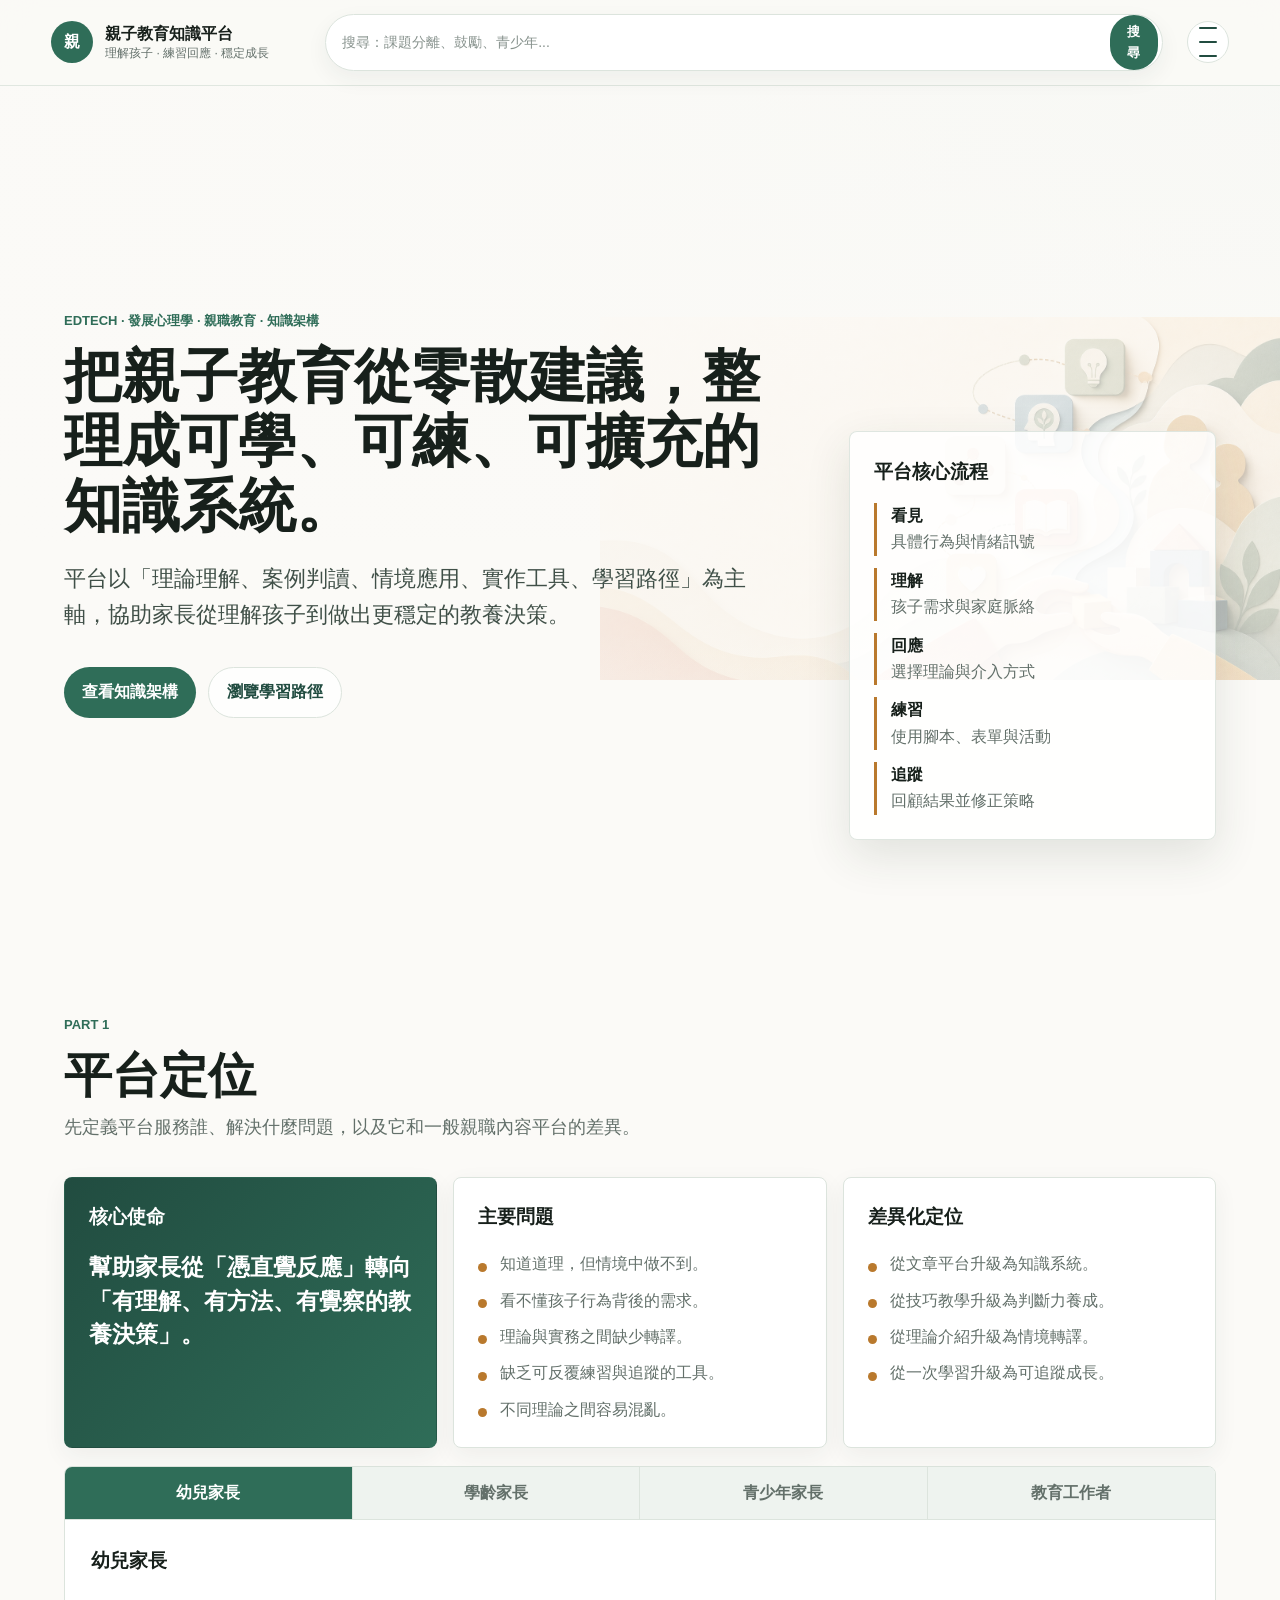
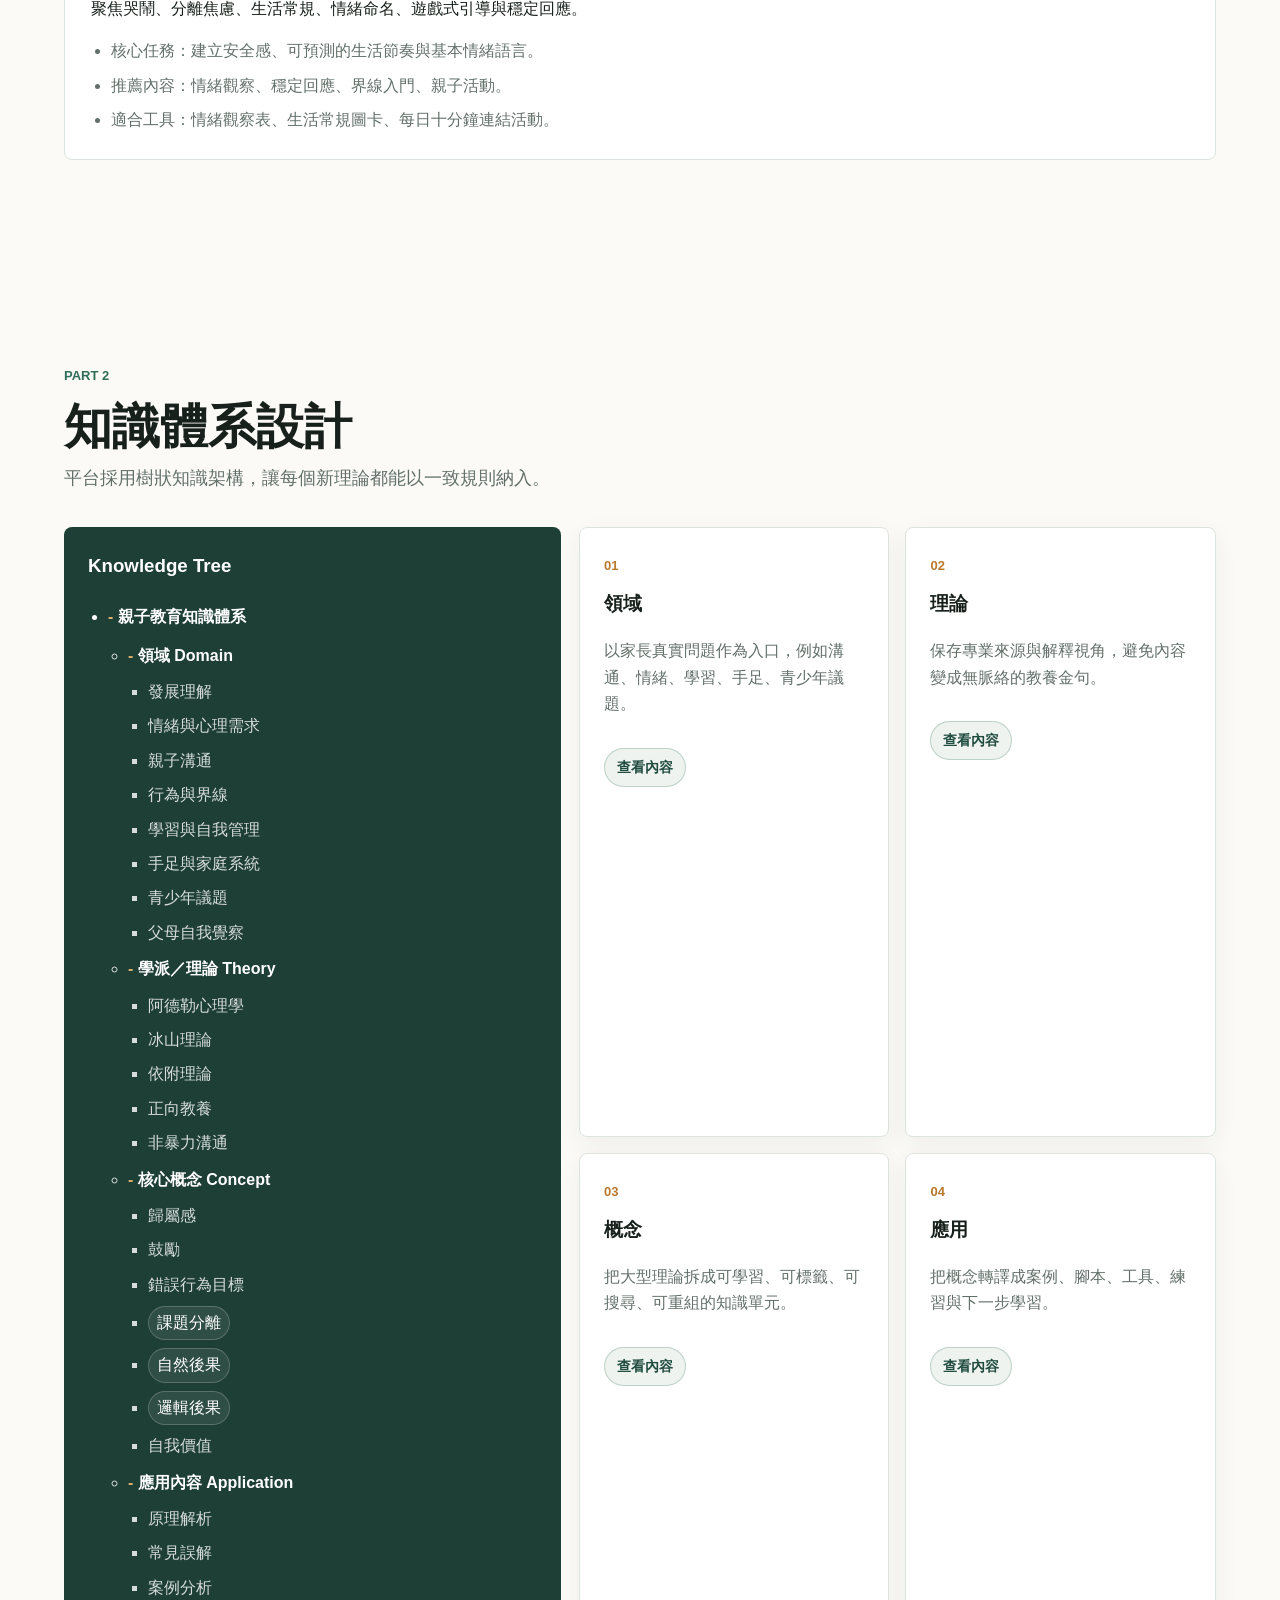
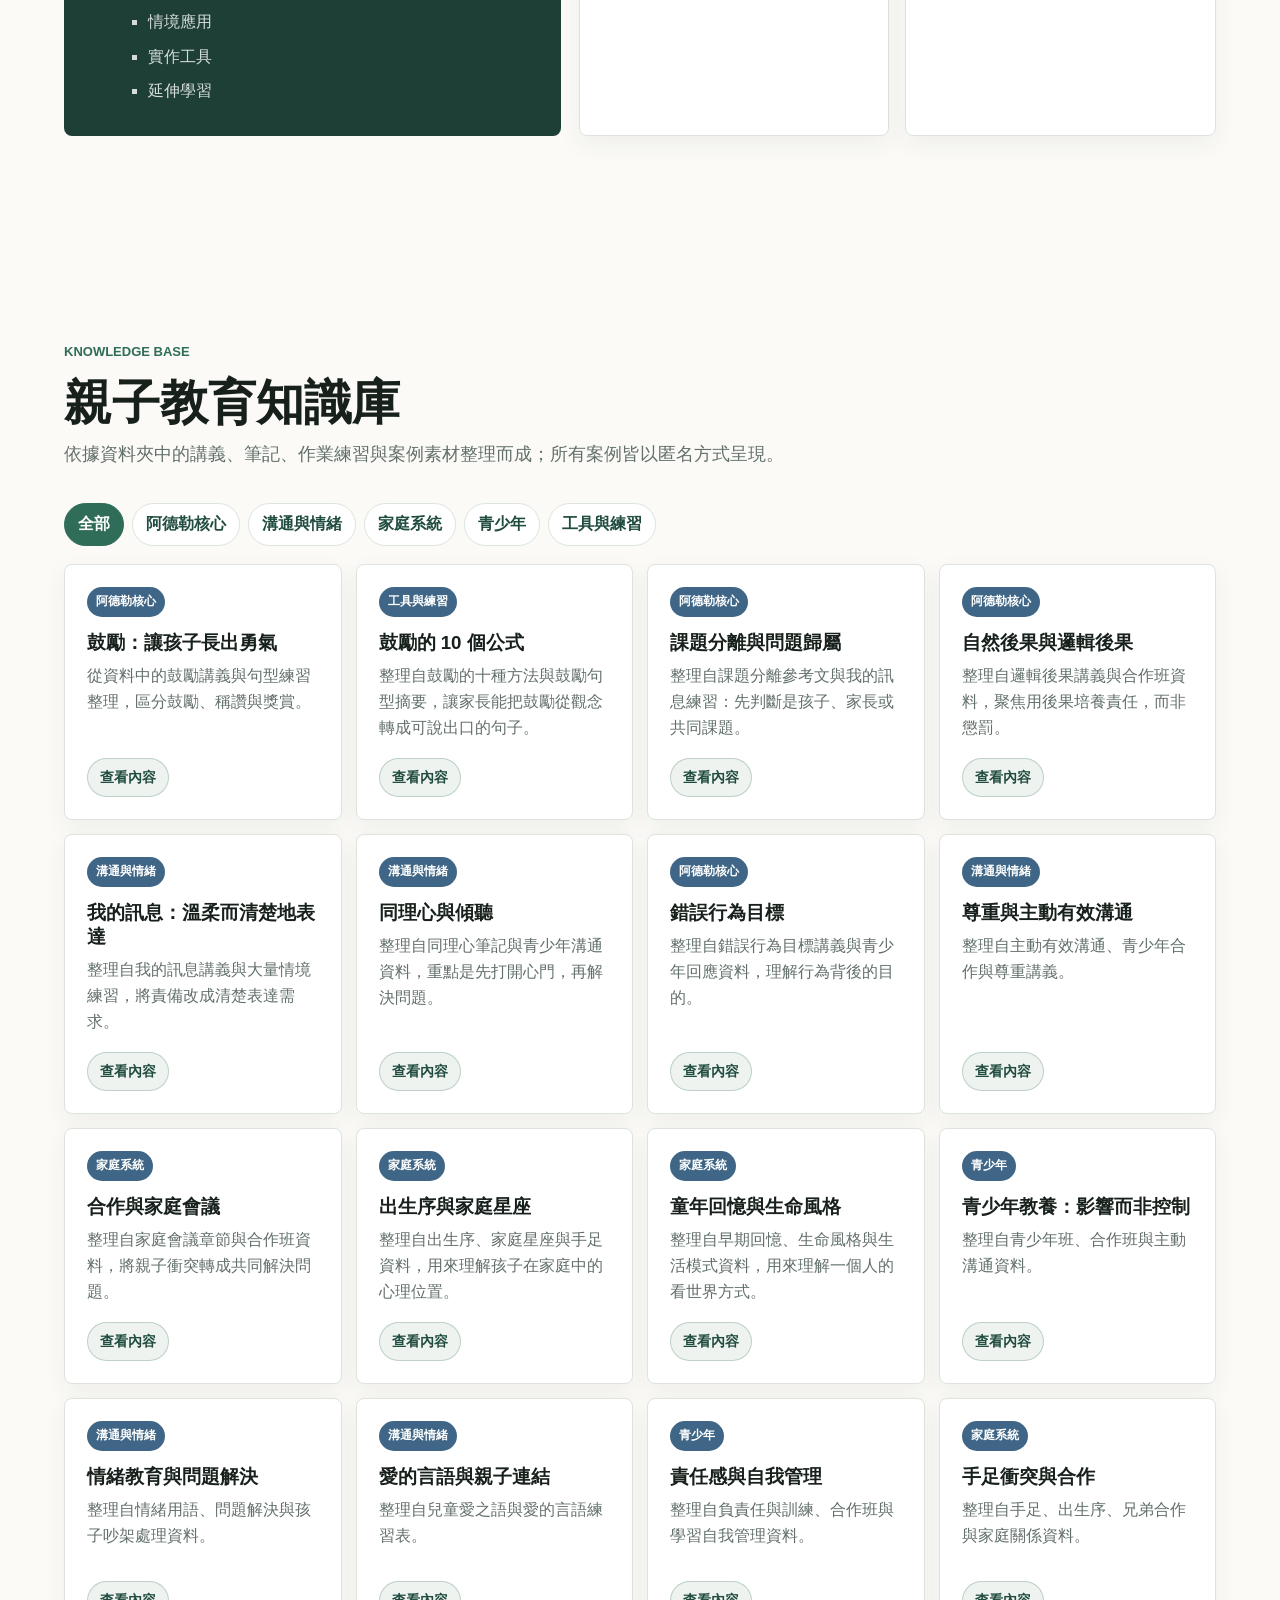
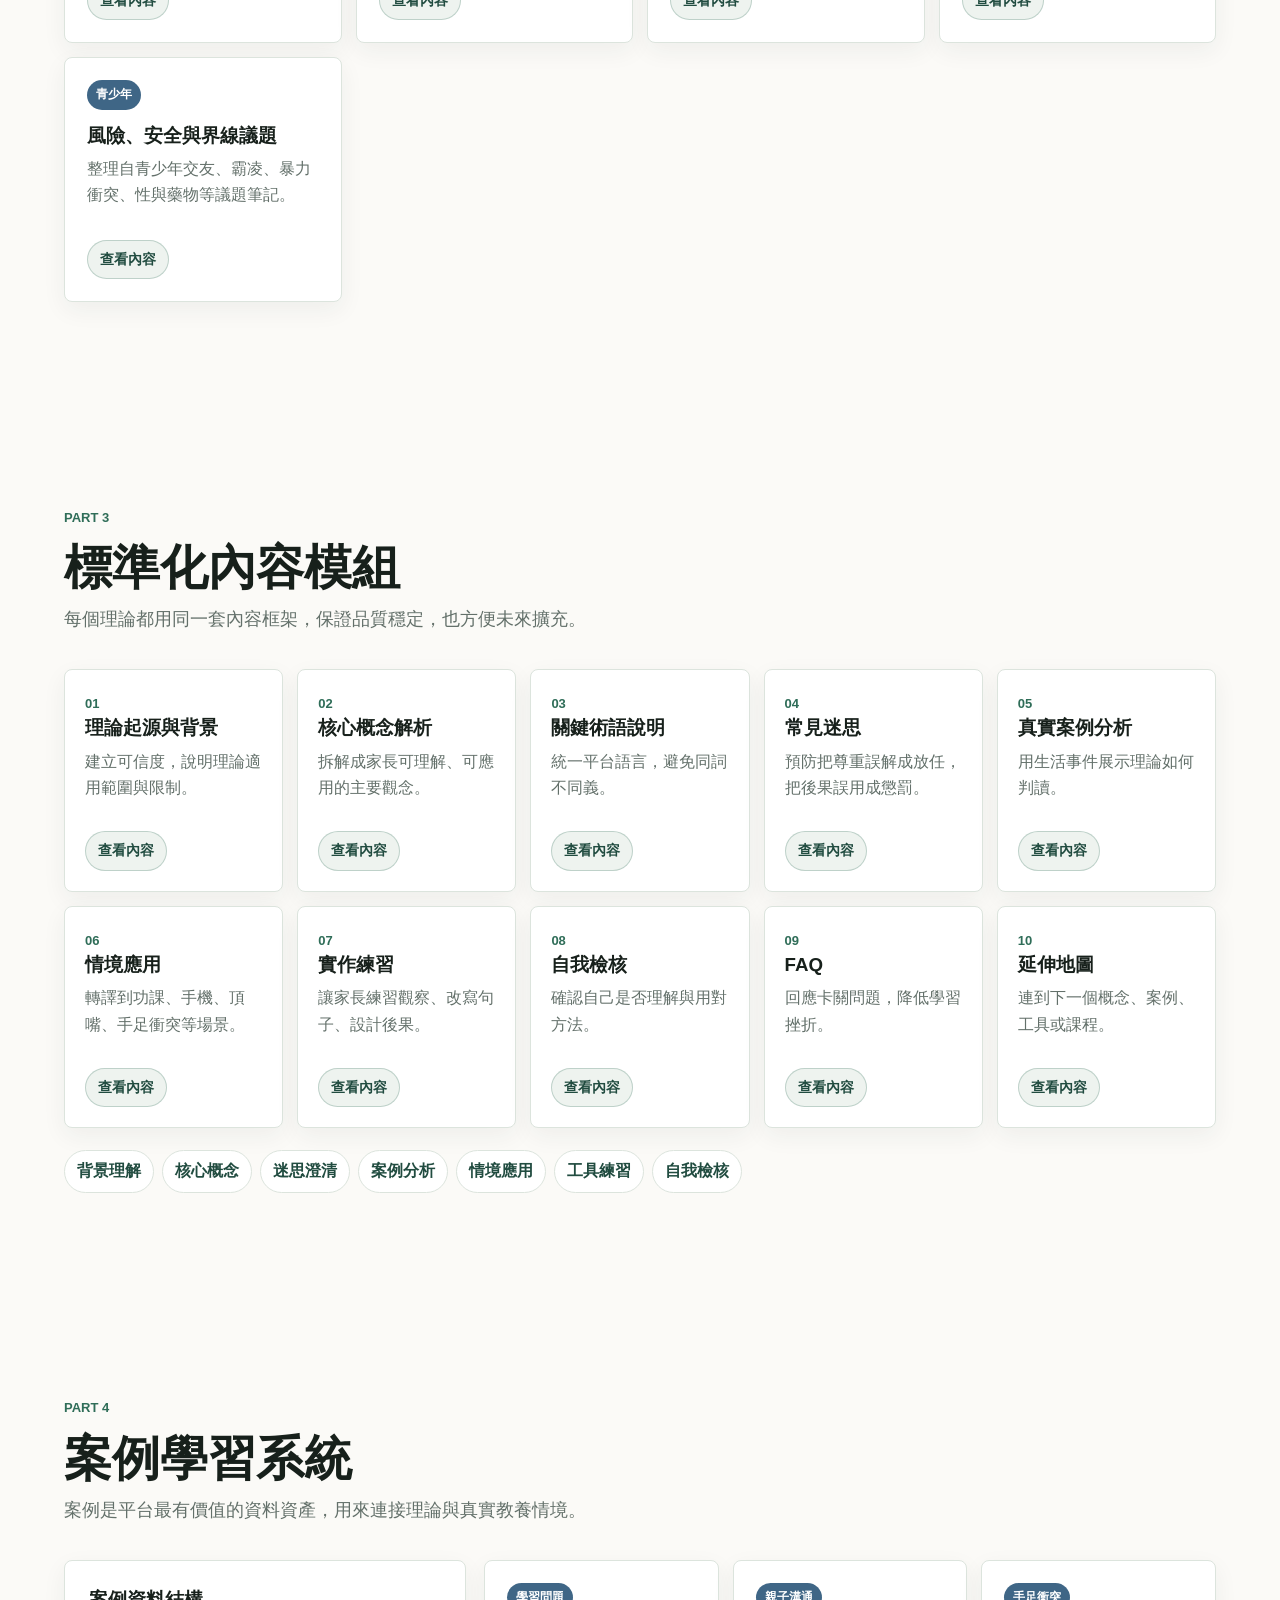
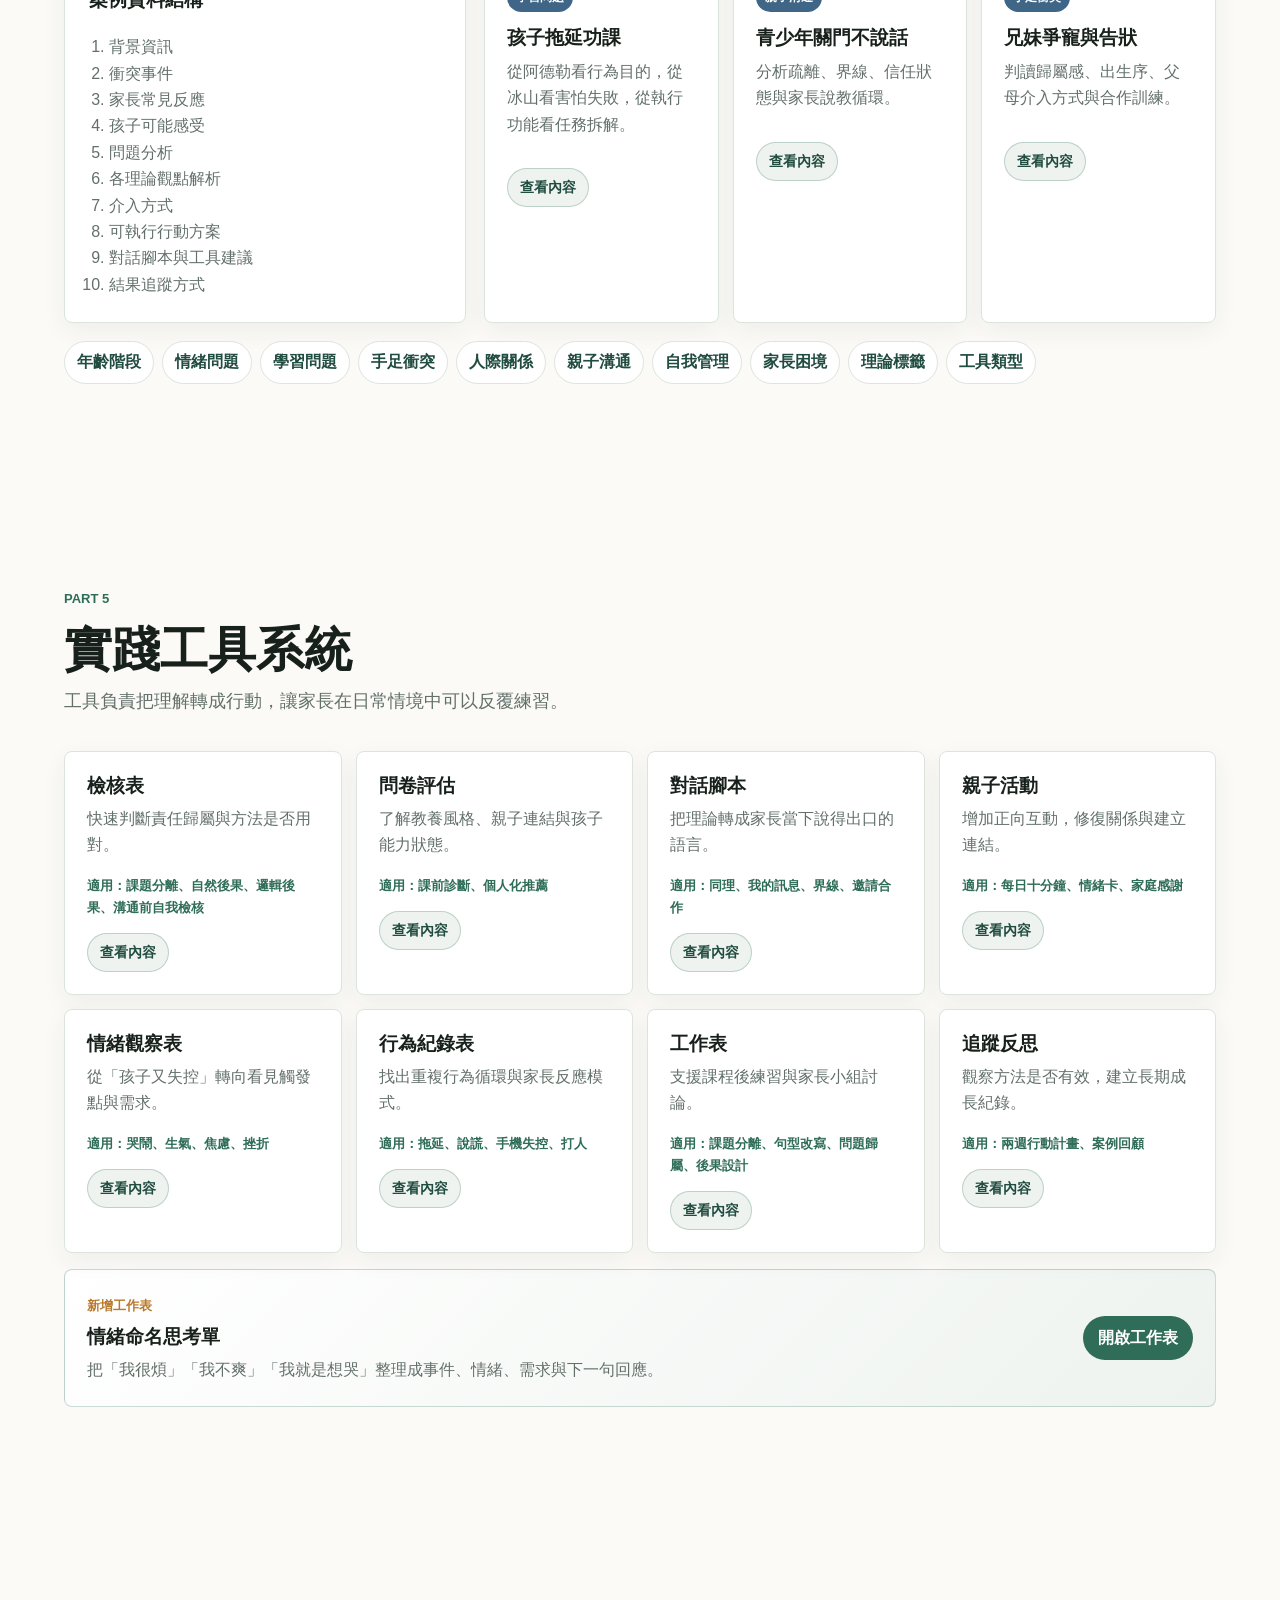
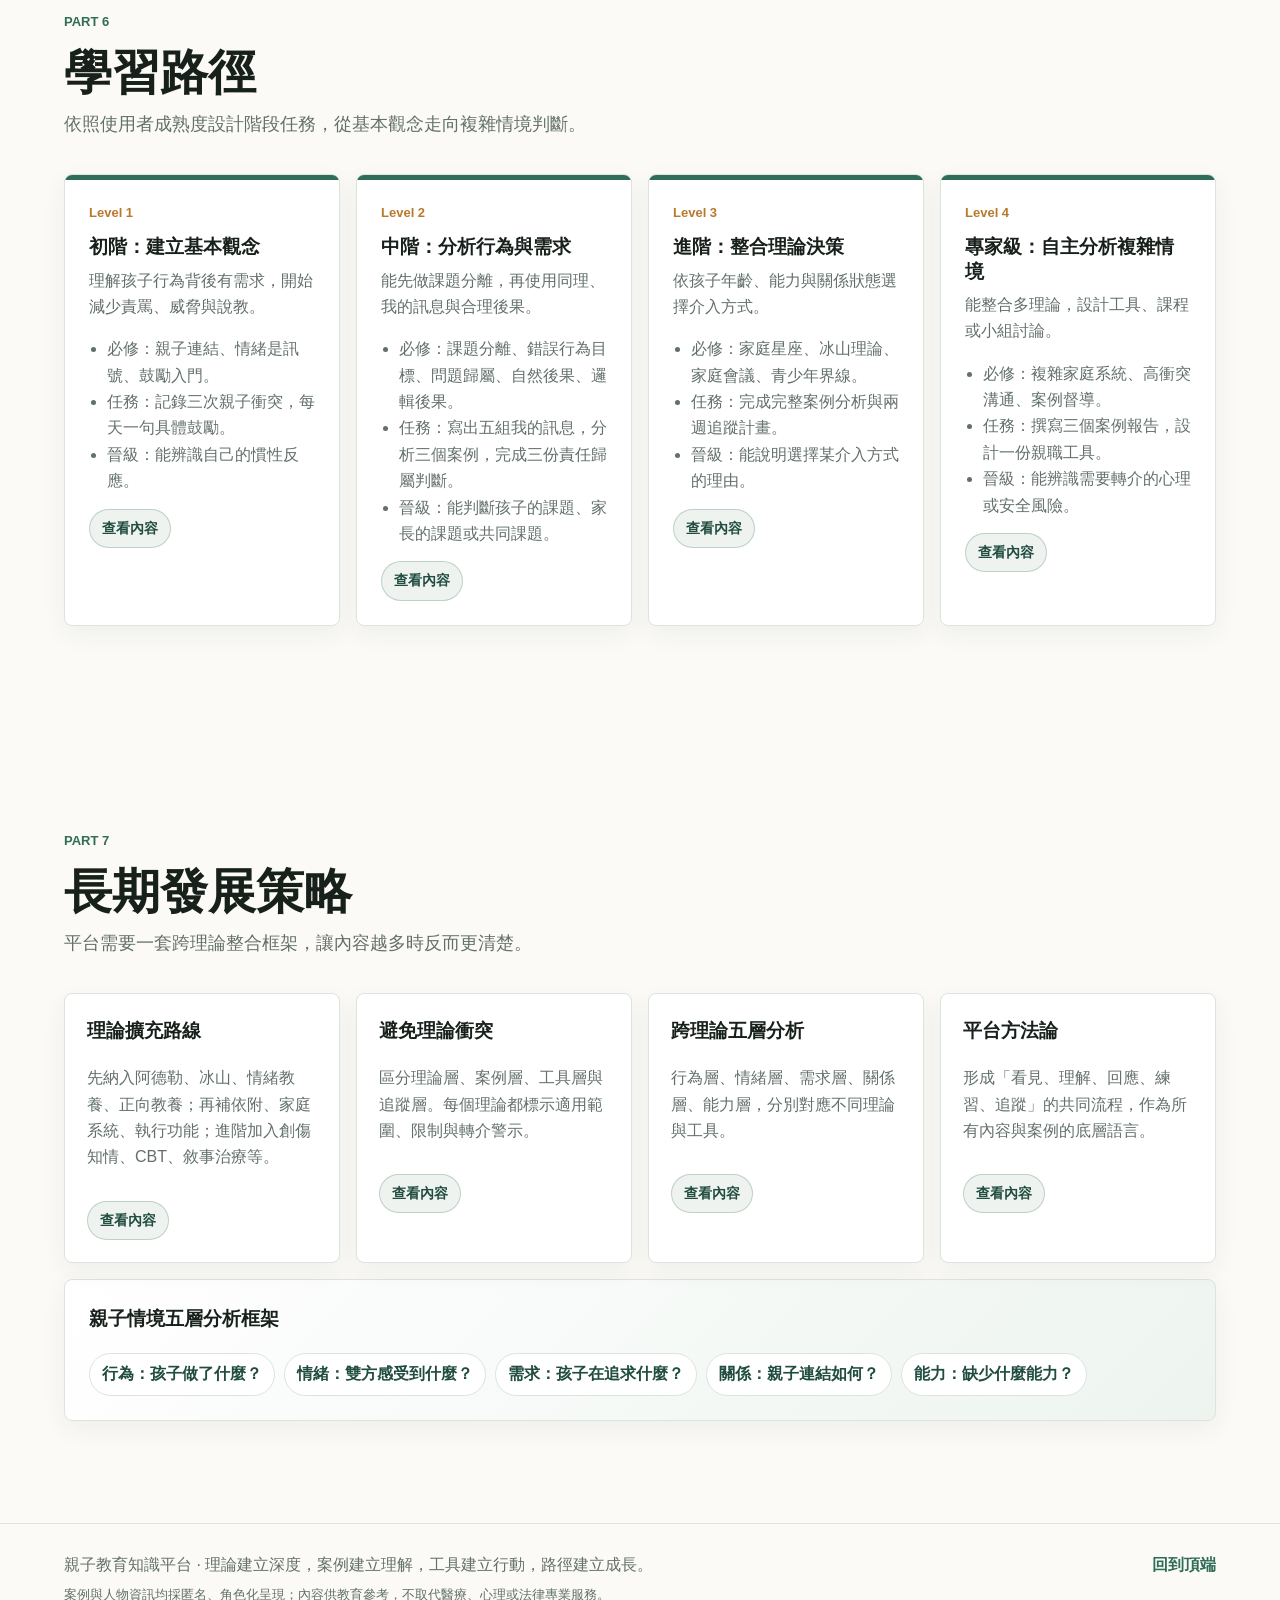
==== index.html @ 75ea2d74 "Improve responsive UX and privacy safeguards" ====
<!doctype html>
<html lang="zh-Hant">
  <head>
    <meta charset="utf-8" />
    <meta name="viewport" content="width=device-width, initial-scale=1" />
    <title>親子教育知識平台｜可學、可練的教養工具與案例</title>
    <meta
      name="description"
      content="整合理論、匿名案例、實作工具與學習路徑，協助家長理解孩子，做出更穩定的教養決策。"
    />
    <link rel="icon" href="assets/favicon.svg" type="image/svg+xml" />
    <link rel="stylesheet" href="styles.css?v=20260818" />
  </head>
  <body>
    <a class="skip-link" href="#main-content">跳到主要內容</a>
    <div id="page-top" class="page-top-anchor" aria-hidden="true"></div>
    <header class="site-header">
      <a class="brand" href="#page-top" data-scroll-top aria-label="回到首頁">
        <span class="brand-mark">親</span>
        <span>
          <strong>親子教育知識平台</strong>
          <small>理解孩子 · 練習回應 · 穩定成長</small>
        </span>
      </a>
      <form class="site-search" role="search" aria-label="搜尋平台內容" data-site-search>
        <label class="sr-only" for="site-search-input">搜尋平台內容</label>
        <input
          id="site-search-input"
          type="search"
          placeholder="搜尋：課題分離、鼓勵、青少年..."
          autocomplete="off"
          aria-autocomplete="list"
          aria-controls="search-results"
          aria-expanded="false"
          data-search-input
        />
        <button type="submit" aria-label="搜尋">搜尋</button>
        <div
          class="search-results"
          id="search-results"
          role="region"
          aria-label="搜尋結果"
          aria-live="polite"
          data-search-results
          hidden
        ></div>
      </form>
      <button
        class="menu-toggle"
        type="button"
        aria-label="開啟選單"
        aria-expanded="false"
        aria-controls="mobile-menu"
        data-menu-toggle
      >
        <span aria-hidden="true"></span>
        <span aria-hidden="true"></span>
        <span aria-hidden="true"></span>
      </button>
      <nav class="top-nav" aria-label="主要導覽">
        <a href="#positioning">定位</a>
        <a href="#knowledge">知識體系</a>
        <a href="#library">知識庫</a>
        <a href="#content">內容模組</a>
        <a href="#cases">案例系統</a>
        <a href="#tools">工具系統</a>
        <a href="#path">學習路徑</a>
        <a href="#strategy">發展策略</a>
      </nav>
      <nav class="mobile-menu" id="mobile-menu" aria-label="手機導覽" data-mobile-menu hidden>
        <a href="#positioning">定位</a>
        <a href="#knowledge">知識體系</a>
        <a href="#library">知識庫</a>
        <a href="#content">內容模組</a>
        <a href="#cases">案例系統</a>
        <a href="#tools">工具系統</a>
        <a href="#path">學習路徑</a>
        <a href="#strategy">發展策略</a>
      </nav>
    </header>

    <main id="main-content">
      <section class="hero" aria-labelledby="hero-title">
        <div class="hero-bg" aria-hidden="true"></div>
        <div class="hero-content">
          <p class="eyebrow">EdTech · 發展心理學 · 親職教育 · 知識架構</p>
          <h1 id="hero-title">把親子教育從零散建議，整理成可學、可練、可擴充的知識系統。</h1>
          <p class="hero-copy">
            平台以「理論理解、案例判讀、情境應用、實作工具、學習路徑」為主軸，協助家長從理解孩子到做出更穩定的教養決策。
          </p>
          <div class="hero-actions">
            <a class="primary-action" href="#knowledge">查看知識架構</a>
            <a class="secondary-action" href="#path">瀏覽學習路徑</a>
          </div>
        </div>
        <aside class="hero-panel" aria-label="平台核心流程">
          <h2>平台核心流程</h2>
          <ol>
            <li><span>看見</span>具體行為與情緒訊號</li>
            <li><span>理解</span>孩子需求與家庭脈絡</li>
            <li><span>回應</span>選擇理論與介入方式</li>
            <li><span>練習</span>使用腳本、表單與活動</li>
            <li><span>追蹤</span>回顧結果並修正策略</li>
          </ol>
        </aside>
      </section>

      <section class="section" id="positioning">
        <div class="section-heading">
          <p class="eyebrow">Part 1</p>
          <h2>平台定位</h2>
          <p>先定義平台服務誰、解決什麼問題，以及它和一般親職內容平台的差異。</p>
        </div>
        <div class="position-grid">
          <article class="statement">
            <h3>核心使命</h3>
            <p>幫助家長從「憑直覺反應」轉向「有理解、有方法、有覺察的教養決策」。</p>
          </article>
          <article>
            <h3>主要問題</h3>
            <ul class="check-list">
              <li>知道道理，但情境中做不到。</li>
              <li>看不懂孩子行為背後的需求。</li>
              <li>理論與實務之間缺少轉譯。</li>
              <li>缺乏可反覆練習與追蹤的工具。</li>
              <li>不同理論之間容易混亂。</li>
            </ul>
          </article>
          <article>
            <h3>差異化定位</h3>
            <ul class="check-list">
              <li>從文章平台升級為知識系統。</li>
              <li>從技巧教學升級為判斷力養成。</li>
              <li>從理論介紹升級為情境轉譯。</li>
              <li>從一次學習升級為可追蹤成長。</li>
            </ul>
          </article>
        </div>

        <div class="audience-tabs" data-tabs>
          <div class="tab-list" role="tablist" aria-label="目標使用者">
            <button class="tab-button active" id="tab-toddler" type="button" role="tab" aria-selected="true" aria-controls="panel-toddler" tabindex="0" data-tab="toddler">幼兒家長</button>
            <button class="tab-button" id="tab-school" type="button" role="tab" aria-selected="false" aria-controls="panel-school" tabindex="-1" data-tab="school">學齡家長</button>
            <button class="tab-button" id="tab-teen" type="button" role="tab" aria-selected="false" aria-controls="panel-teen" tabindex="-1" data-tab="teen">青少年家長</button>
            <button class="tab-button" id="tab-educator" type="button" role="tab" aria-selected="false" aria-controls="panel-educator" tabindex="-1" data-tab="educator">教育工作者</button>
          </div>
          <div class="tab-panel active" id="panel-toddler" role="tabpanel" aria-labelledby="tab-toddler" data-panel="toddler">
            <h3>幼兒家長</h3>
            <p>聚焦哭鬧、分離焦慮、生活常規、情緒命名、遊戲式引導與穩定回應。</p>
            <ul class="compact-list">
              <li>核心任務：建立安全感、可預測的生活節奏與基本情緒語言。</li>
              <li>推薦內容：情緒觀察、穩定回應、界線入門、親子活動。</li>
              <li>適合工具：情緒觀察表、生活常規圖卡、每日十分鐘連結活動。</li>
            </ul>
          </div>
          <div class="tab-panel" id="panel-school" role="tabpanel" aria-labelledby="tab-school" data-panel="school" hidden>
            <h3>學齡兒童家長</h3>
            <p>聚焦功課拖延、生活自理、手足衝突、說謊、頂嘴、責任感與自我管理。</p>
            <ul class="compact-list">
              <li>核心任務：從提醒與催促，轉向責任分工與能力訓練。</li>
              <li>推薦內容：課題分離、問題歸屬、鼓勵句型、自然後果、邏輯後果。</li>
              <li>適合工具：功課拆解表、行為紀錄表、我的訊息改寫單。</li>
            </ul>
          </div>
          <div class="tab-panel" id="panel-teen" role="tabpanel" aria-labelledby="tab-teen" data-panel="teen" hidden>
            <h3>青少年家長</h3>
            <p>聚焦尊重與界線、手機使用、交友戀愛、學習動機、親子疏離與權力衝突。</p>
            <ul class="compact-list">
              <li>核心任務：維持關係溫度，同時讓孩子練習選擇與承擔後果。</li>
              <li>推薦內容：青少年界線、價值觀對話、同理傾聽、家庭會議。</li>
              <li>適合工具：對話腳本、手機協議表、風險情境討論單。</li>
            </ul>
          </div>
          <div class="tab-panel" id="panel-educator" role="tabpanel" aria-labelledby="tab-educator" data-panel="educator" hidden>
            <h3>教育工作者</h3>
            <p>聚焦系統化教材、案例分析框架、課程活動、家長引導語與工具表單。</p>
            <ul class="compact-list">
              <li>核心任務：把理論轉成可教、可討論、可練習的課程材料。</li>
              <li>推薦內容：案例督導、工具設計、跨理論分析、學習路徑規劃。</li>
              <li>適合工具：案例討論單、課程活動設計表、家長小組引導問題。</li>
            </ul>
          </div>
        </div>
      </section>

      <section class="section split" id="knowledge">
        <div class="section-heading">
          <p class="eyebrow">Part 2</p>
          <h2>知識體系設計</h2>
          <p>平台採用樹狀知識架構，讓每個新理論都能以一致規則納入。</p>
        </div>
        <div class="knowledge-layout">
          <div class="tree-card">
            <h3>Knowledge Tree</h3>
            <ul class="tree">
              <li>
                <button type="button" class="tree-toggle">親子教育知識體系</button>
                <ul>
                  <li>
                    <button type="button" class="tree-toggle">領域 Domain</button>
                    <ul>
                      <li>發展理解</li>
                      <li>情緒與心理需求</li>
                      <li>親子溝通</li>
                      <li>行為與界線</li>
                      <li>學習與自我管理</li>
                      <li>手足與家庭系統</li>
                      <li>青少年議題</li>
                      <li>父母自我覺察</li>
                    </ul>
                  </li>
                  <li>
                    <button type="button" class="tree-toggle">學派／理論 Theory</button>
                    <ul>
                      <li>阿德勒心理學</li>
                      <li>冰山理論</li>
                      <li>依附理論</li>
                      <li>正向教養</li>
                      <li>非暴力溝通</li>
                    </ul>
                  </li>
                  <li>
                    <button type="button" class="tree-toggle">核心概念 Concept</button>
                    <ul>
                      <li>歸屬感</li>
                      <li>鼓勵</li>
                      <li>錯誤行為目標</li>
                      <li><button type="button" class="tree-detail" data-detail="concept-task-separation">課題分離</button></li>
                      <li><button type="button" class="tree-detail" data-detail="concept-natural-consequence">自然後果</button></li>
                      <li><button type="button" class="tree-detail" data-detail="concept-logical-consequence">邏輯後果</button></li>
                      <li>自我價值</li>
                    </ul>
                  </li>
                  <li>
                    <button type="button" class="tree-toggle">應用內容 Application</button>
                    <ul>
                      <li>原理解析</li>
                      <li>常見誤解</li>
                      <li>案例分析</li>
                      <li>情境應用</li>
                      <li>實作工具</li>
                      <li>延伸學習</li>
                    </ul>
                  </li>
                </ul>
              </li>
            </ul>
          </div>
          <div class="level-grid">
            <article data-detail="level-domain">
              <span>01</span>
              <h3>領域</h3>
              <p>以家長真實問題作為入口，例如溝通、情緒、學習、手足、青少年議題。</p>
            </article>
            <article data-detail="level-theory">
              <span>02</span>
              <h3>理論</h3>
              <p>保存專業來源與解釋視角，避免內容變成無脈絡的教養金句。</p>
            </article>
            <article data-detail="level-concept">
              <span>03</span>
              <h3>概念</h3>
              <p>把大型理論拆成可學習、可標籤、可搜尋、可重組的知識單元。</p>
            </article>
            <article data-detail="level-application">
              <span>04</span>
              <h3>應用</h3>
              <p>把概念轉譯成案例、腳本、工具、練習與下一步學習。</p>
            </article>
          </div>
        </div>
      </section>

      <section class="section" id="library">
        <div class="section-heading">
          <p class="eyebrow">Knowledge Base</p>
          <h2>親子教育知識庫</h2>
          <p>依據資料夾中的講義、筆記、作業練習與案例素材整理而成；所有案例皆以匿名方式呈現。</p>
        </div>
        <div class="library-toolbar" aria-label="知識庫分類">
          <button type="button" class="library-filter active" aria-pressed="true" data-filter="all">全部</button>
          <button type="button" class="library-filter" aria-pressed="false" data-filter="adler">阿德勒核心</button>
          <button type="button" class="library-filter" aria-pressed="false" data-filter="communication">溝通與情緒</button>
          <button type="button" class="library-filter" aria-pressed="false" data-filter="family">家庭系統</button>
          <button type="button" class="library-filter" aria-pressed="false" data-filter="teen">青少年</button>
          <button type="button" class="library-filter" aria-pressed="false" data-filter="tools">工具與練習</button>
        </div>
        <div class="library-grid" data-library-grid></div>
      </section>

      <section class="section" id="content">
        <div class="section-heading">
          <p class="eyebrow">Part 3</p>
          <h2>標準化內容模組</h2>
          <p>每個理論都用同一套內容框架，保證品質穩定，也方便未來擴充。</p>
        </div>
        <div class="module-grid">
          <article data-detail="module-origin"><strong>01</strong><h3>理論起源與背景</h3><p>建立可信度，說明理論適用範圍與限制。</p></article>
          <article data-detail="module-concepts"><strong>02</strong><h3>核心概念解析</h3><p>拆解成家長可理解、可應用的主要觀念。</p></article>
          <article data-detail="module-terms"><strong>03</strong><h3>關鍵術語說明</h3><p>統一平台語言，避免同詞不同義。</p></article>
          <article data-detail="module-myths"><strong>04</strong><h3>常見迷思</h3><p>預防把尊重誤解成放任，把後果誤用成懲罰。</p></article>
          <article data-detail="module-cases"><strong>05</strong><h3>真實案例分析</h3><p>用生活事件展示理論如何判讀。</p></article>
          <article data-detail="module-scenarios"><strong>06</strong><h3>情境應用</h3><p>轉譯到功課、手機、頂嘴、手足衝突等場景。</p></article>
          <article data-detail="module-practice"><strong>07</strong><h3>實作練習</h3><p>讓家長練習觀察、改寫句子、設計後果。</p></article>
          <article data-detail="module-check"><strong>08</strong><h3>自我檢核</h3><p>確認自己是否理解與用對方法。</p></article>
          <article data-detail="module-faq"><strong>09</strong><h3>FAQ</h3><p>回應卡關問題，降低學習挫折。</p></article>
          <article data-detail="module-map"><strong>10</strong><h3>延伸地圖</h3><p>連到下一個概念、案例、工具或課程。</p></article>
        </div>
        <div class="flow-strip" aria-label="學習順序">
          <button type="button" data-detail="flow-background">背景理解</button>
          <button type="button" data-detail="flow-concept">核心概念</button>
          <button type="button" data-detail="flow-myth">迷思澄清</button>
          <button type="button" data-detail="flow-case">案例分析</button>
          <button type="button" data-detail="flow-scenario">情境應用</button>
          <button type="button" data-detail="flow-tool">工具練習</button>
          <button type="button" data-detail="flow-check">自我檢核</button>
        </div>
      </section>

      <section class="section" id="cases">
        <div class="section-heading">
          <p class="eyebrow">Part 4</p>
          <h2>案例學習系統</h2>
          <p>案例是平台最有價值的資料資產，用來連接理論與真實教養情境。</p>
        </div>
        <div class="case-builder">
          <div class="case-schema">
            <h3>案例資料結構</h3>
            <ol>
              <li>背景資訊</li>
              <li>衝突事件</li>
              <li>家長常見反應</li>
              <li>孩子可能感受</li>
              <li>問題分析</li>
              <li>各理論觀點解析</li>
              <li>介入方式</li>
              <li>可執行行動方案</li>
              <li>對話腳本與工具建議</li>
              <li>結果追蹤方式</li>
            </ol>
          </div>
          <div class="case-cards">
            <article data-detail="case-homework">
              <span>學習問題</span>
              <h3>孩子拖延功課</h3>
              <p>從阿德勒看行為目的，從冰山看害怕失敗，從執行功能看任務拆解。</p>
            </article>
            <article data-detail="case-teen-door">
              <span>親子溝通</span>
              <h3>青少年關門不說話</h3>
              <p>分析疏離、界線、信任狀態與家長說教循環。</p>
            </article>
            <article data-detail="case-siblings">
              <span>手足衝突</span>
              <h3>兄妹爭寵與告狀</h3>
              <p>判讀歸屬感、出生序、父母介入方式與合作訓練。</p>
            </article>
          </div>
        </div>
        <div class="tag-cloud" aria-label="案例分類">
          <button type="button" data-detail="tag-age">年齡階段</button><button type="button" data-detail="tag-emotion">情緒問題</button><button type="button" data-detail="tag-learning">學習問題</button><button type="button" data-detail="tag-sibling">手足衝突</button>
          <button type="button" data-detail="tag-social">人際關係</button><button type="button" data-detail="tag-communication">親子溝通</button><button type="button" data-detail="tag-self">自我管理</button><button type="button" data-detail="tag-parent">家長困境</button>
          <button type="button" data-detail="tag-theory">理論標籤</button><button type="button" data-detail="tag-tool">工具類型</button>
        </div>
      </section>

      <section class="section" id="tools">
        <div class="section-heading">
          <p class="eyebrow">Part 5</p>
          <h2>實踐工具系統</h2>
          <p>工具負責把理解轉成行動，讓家長在日常情境中可以反覆練習。</p>
        </div>
        <div class="tool-matrix">
          <article data-detail="tool-checklist">
            <h3>檢核表</h3>
            <p>快速判斷責任歸屬與方法是否用對。</p>
            <small>適用：課題分離、自然後果、邏輯後果、溝通前自我檢核</small>
          </article>
          <article data-detail="tool-assessment">
            <h3>問卷評估</h3>
            <p>了解教養風格、親子連結與孩子能力狀態。</p>
            <small>適用：課前診斷、個人化推薦</small>
          </article>
          <article data-detail="tool-script">
            <h3>對話腳本</h3>
            <p>把理論轉成家長當下說得出口的語言。</p>
            <small>適用：同理、我的訊息、界線、邀請合作</small>
          </article>
          <article data-detail="tool-activity">
            <h3>親子活動</h3>
            <p>增加正向互動，修復關係與建立連結。</p>
            <small>適用：每日十分鐘、情緒卡、家庭感謝</small>
          </article>
          <article data-detail="tool-emotion-log">
            <h3>情緒觀察表</h3>
            <p>從「孩子又失控」轉向看見觸發點與需求。</p>
            <small>適用：哭鬧、生氣、焦慮、挫折</small>
          </article>
          <article data-detail="tool-behavior-log">
            <h3>行為紀錄表</h3>
            <p>找出重複行為循環與家長反應模式。</p>
            <small>適用：拖延、說謊、手機失控、打人</small>
          </article>
          <article data-detail="tool-worksheet">
            <h3>工作表</h3>
            <p>支援課程後練習與家長小組討論。</p>
            <small>適用：課題分離、句型改寫、問題歸屬、後果設計</small>
          </article>
          <article data-detail="tool-reflection">
            <h3>追蹤反思</h3>
            <p>觀察方法是否有效，建立長期成長紀錄。</p>
            <small>適用：兩週行動計畫、案例回顧</small>
          </article>
        </div>
        <div class="worksheet-strip" aria-label="可列印工作表">
          <div>
            <span>新增工作表</span>
            <h3>情緒命名思考單</h3>
            <p>把「我很煩」「我不爽」「我就是想哭」整理成事件、情緒、需求與下一句回應。</p>
          </div>
          <a href="worksheets/emotion-naming-worksheet.html">開啟工作表</a>
        </div>
      </section>

      <section class="section" id="path">
        <div class="section-heading">
          <p class="eyebrow">Part 6</p>
          <h2>學習路徑</h2>
          <p>依照使用者成熟度設計階段任務，從基本觀念走向複雜情境判斷。</p>
        </div>
        <div class="path-timeline">
          <article data-detail="path-beginner">
            <span>Level 1</span>
            <h3>初階：建立基本觀念</h3>
            <p>理解孩子行為背後有需求，開始減少責罵、威脅與說教。</p>
            <ul>
              <li>必修：親子連結、情緒是訊號、鼓勵入門。</li>
              <li>任務：記錄三次親子衝突，每天一句具體鼓勵。</li>
              <li>晉級：能辨識自己的慣性反應。</li>
            </ul>
          </article>
          <article data-detail="path-intermediate">
            <span>Level 2</span>
            <h3>中階：分析行為與需求</h3>
            <p>能先做課題分離，再使用同理、我的訊息與合理後果。</p>
            <ul>
              <li>必修：課題分離、錯誤行為目標、問題歸屬、自然後果、邏輯後果。</li>
              <li>任務：寫出五組我的訊息，分析三個案例，完成三份責任歸屬判斷。</li>
              <li>晉級：能判斷孩子的課題、家長的課題或共同課題。</li>
            </ul>
          </article>
          <article data-detail="path-advanced">
            <span>Level 3</span>
            <h3>進階：整合理論決策</h3>
            <p>依孩子年齡、能力與關係狀態選擇介入方式。</p>
            <ul>
              <li>必修：家庭星座、冰山理論、家庭會議、青少年界線。</li>
              <li>任務：完成完整案例分析與兩週追蹤計畫。</li>
              <li>晉級：能說明選擇某介入方式的理由。</li>
            </ul>
          </article>
          <article data-detail="path-expert">
            <span>Level 4</span>
            <h3>專家級：自主分析複雜情境</h3>
            <p>能整合多理論，設計工具、課程或小組討論。</p>
            <ul>
              <li>必修：複雜家庭系統、高衝突溝通、案例督導。</li>
              <li>任務：撰寫三個案例報告，設計一份親職工具。</li>
              <li>晉級：能辨識需要轉介的心理或安全風險。</li>
            </ul>
          </article>
        </div>
      </section>

      <section class="section" id="strategy">
        <div class="section-heading">
          <p class="eyebrow">Part 7</p>
          <h2>長期發展策略</h2>
          <p>平台需要一套跨理論整合框架，讓內容越多時反而更清楚。</p>
        </div>
        <div class="strategy-grid">
          <article data-detail="strategy-theories">
            <h3>理論擴充路線</h3>
            <p>先納入阿德勒、冰山、情緒教養、正向教養；再補依附、家庭系統、執行功能；進階加入創傷知情、CBT、敘事治療等。</p>
          </article>
          <article data-detail="strategy-conflict">
            <h3>避免理論衝突</h3>
            <p>區分理論層、案例層、工具層與追蹤層。每個理論都標示適用範圍、限制與轉介警示。</p>
          </article>
          <article data-detail="strategy-five-layer">
            <h3>跨理論五層分析</h3>
            <p>行為層、情緒層、需求層、關係層、能力層，分別對應不同理論與工具。</p>
          </article>
          <article data-detail="strategy-method">
            <h3>平台方法論</h3>
            <p>形成「看見、理解、回應、練習、追蹤」的共同流程，作為所有內容與案例的底層語言。</p>
          </article>
        </div>
        <div class="method-card">
          <h3>親子情境五層分析框架</h3>
          <div class="method-steps">
            <button type="button" data-detail="layer-behavior">行為：孩子做了什麼？</button>
            <button type="button" data-detail="layer-emotion">情緒：雙方感受到什麼？</button>
            <button type="button" data-detail="layer-need">需求：孩子在追求什麼？</button>
            <button type="button" data-detail="layer-relationship">關係：親子連結如何？</button>
            <button type="button" data-detail="layer-capability">能力：缺少什麼能力？</button>
          </div>
        </div>
      </section>
    </main>

    <footer class="site-footer">
      <div>
        <p>親子教育知識平台 · 理論建立深度，案例建立理解，工具建立行動，路徑建立成長。</p>
        <p class="footer-note">案例與人物資訊均採匿名、角色化呈現；內容供教育參考，不取代醫療、心理或法律專業服務。</p>
      </div>
      <a id="back-to-top" href="#page-top" data-scroll-top>回到頂端</a>
    </footer>

    <div class="detail-drawer" data-detail-drawer hidden>
      <div class="detail-backdrop" data-close-detail></div>
      <aside class="detail-panel" role="dialog" aria-modal="true" aria-labelledby="detail-title">
        <button class="detail-close" type="button" data-close-detail aria-label="關閉內容">×</button>
        <p class="detail-kicker" data-detail-kicker>內容</p>
        <h2 id="detail-title" data-detail-title></h2>
        <div class="detail-body" data-detail-body></div>
      </aside>
    </div>

    <script src="script.js?v=20260818"></script>
  </body>
</html>
---- styles.css ----
:root {
  color-scheme: light;
  --ink: #17201b;
  --muted: #63706a;
  --paper: #fbfaf7;
  --panel: #ffffff;
  --soft: #eef3ef;
  --line: #dce4dd;
  --green: #2f6d58;
  --green-dark: #214c40;
  --gold: #b9792d;
  --rose: #b65f5a;
  --blue: #3f6686;
  --shadow: 0 16px 45px rgba(39, 54, 45, 0.12);
  --radius: 8px;
}

* {
  box-sizing: border-box;
}

html {
  scroll-behavior: smooth;
}

:focus-visible {
  outline: 3px solid rgba(47, 109, 88, 0.45);
  outline-offset: 3px;
}

body {
  margin: 0;
  color: var(--ink);
  font-family: "PingFang TC", "Noto Sans TC", "Microsoft JhengHei", Arial, sans-serif;
  background:
    linear-gradient(180deg, rgba(238, 243, 239, 0.9), rgba(251, 250, 247, 0.95) 34rem),
    var(--paper);
  line-height: 1.65;
}

a {
  color: inherit;
}

.skip-link {
  position: fixed;
  top: 0;
  left: 12px;
  z-index: 100;
  padding: 9px 14px;
  border-radius: 999px;
  color: white;
  background: var(--green-dark);
  font-weight: 800;
  text-decoration: none;
  transform: translateY(calc(-100% - 8px));
  transition: transform 160ms ease;
}

.skip-link:focus {
  transform: translateY(10px);
}

.page-top-anchor {
  position: absolute;
  top: 0;
  left: 0;
  width: 1px;
  height: 1px;
}

.site-header {
  position: sticky;
  top: 0;
  z-index: 20;
  display: flex;
  align-items: center;
  justify-content: space-between;
  gap: 24px;
  padding: 14px clamp(18px, 4vw, 54px);
  border-bottom: 1px solid rgba(220, 228, 221, 0.88);
  background: rgba(251, 250, 247, 0.92);
  backdrop-filter: blur(16px);
}

.brand {
  display: flex;
  align-items: center;
  gap: 12px;
  min-width: 250px;
  text-decoration: none;
}

.brand-mark {
  display: grid;
  place-items: center;
  width: 42px;
  height: 42px;
  border-radius: 50%;
  color: white;
  background: var(--green);
  font-weight: 800;
}

.brand strong,
.brand small {
  display: block;
  line-height: 1.2;
}

.brand small {
  margin-top: 3px;
  color: var(--muted);
  font-size: 12px;
}

.sr-only {
  position: absolute;
  width: 1px;
  height: 1px;
  padding: 0;
  overflow: hidden;
  clip: rect(0, 0, 0, 0);
  white-space: nowrap;
  border: 0;
}

.site-search {
  position: relative;
  display: flex;
  align-items: center;
  flex: 1 1 320px;
  max-width: 460px;
  min-width: 260px;
  border: 1px solid var(--line);
  border-radius: 999px;
  background: white;
  box-shadow: 0 8px 22px rgba(39, 54, 45, 0.06);
}

.site-search:focus-within {
  border-color: rgba(47, 109, 88, 0.55);
  box-shadow: 0 0 0 3px rgba(47, 109, 88, 0.12);
}

.site-search input {
  width: 100%;
  min-width: 0;
  min-height: 40px;
  padding: 8px 12px 8px 16px;
  border: 0;
  color: var(--ink);
  background: transparent;
  font: inherit;
  font-size: 14px;
  outline: 0;
}

.site-search input::placeholder {
  color: #87928d;
}

.site-search button {
  min-height: 34px;
  margin-right: 4px;
  padding: 6px 12px;
  border: 0;
  border-radius: 999px;
  color: white;
  background: var(--green);
  font: inherit;
  font-size: 13px;
  font-weight: 900;
  cursor: pointer;
}

.menu-toggle {
  display: none;
  flex: 0 0 auto;
  place-items: center;
  width: 42px;
  height: 42px;
  border: 1px solid var(--line);
  border-radius: 50%;
  background: white;
  cursor: pointer;
}

.menu-toggle span {
  display: block;
  width: 18px;
  height: 2px;
  border-radius: 999px;
  background: var(--green-dark);
  transition:
    transform 180ms ease,
    opacity 180ms ease;
}

.menu-toggle span + span {
  margin-top: 4px;
}

.menu-toggle[aria-expanded="true"] span:nth-child(1) {
  transform: translateY(6px) rotate(45deg);
}

.menu-toggle[aria-expanded="true"] span:nth-child(2) {
  opacity: 0;
}

.menu-toggle[aria-expanded="true"] span:nth-child(3) {
  transform: translateY(-6px) rotate(-45deg);
}

.search-results {
  position: absolute;
  top: calc(100% + 10px);
  left: 0;
  right: 0;
  z-index: 60;
  max-height: min(460px, 70vh);
  padding: 8px;
  overflow: auto;
  border: 1px solid var(--line);
  border-radius: var(--radius);
  background: white;
  box-shadow: var(--shadow);
}

.search-result {
  display: block;
  width: 100%;
  padding: 11px 12px;
  border: 0;
  border-bottom: 1px solid var(--line);
  color: inherit;
  background: transparent;
  text-align: left;
  text-decoration: none;
  cursor: pointer;
}

.search-result:last-child {
  border-bottom: 0;
}

.search-result:hover,
.search-result:focus-visible {
  border-radius: 6px;
  background: var(--soft);
  outline: 0;
}

.search-result strong,
.search-result span,
.search-result small {
  display: block;
}

.search-result strong {
  margin-bottom: 2px;
  color: var(--green-dark);
  line-height: 1.35;
}

.search-result span {
  color: var(--muted);
  font-size: 13px;
  line-height: 1.45;
}

.search-result small {
  margin-top: 5px;
  color: var(--gold);
  font-size: 12px;
  font-weight: 900;
}

.search-empty {
  margin: 0;
  padding: 14px 12px;
  color: var(--muted);
  font-size: 14px;
}

.top-nav {
  display: flex;
  flex-wrap: nowrap;
  align-items: center;
  justify-content: flex-end;
  gap: 4px;
}

.top-nav a {
  padding: 8px 10px;
  border-radius: 999px;
  color: var(--muted);
  font-size: 14px;
  text-decoration: none;
}

.top-nav a:hover {
  color: var(--green-dark);
  background: var(--soft);
}

.top-nav a[aria-current="location"] {
  color: var(--green-dark);
  background: var(--soft);
}

.mobile-menu[hidden] {
  display: none;
}

.mobile-menu {
  display: none;
}

.hero {
  position: relative;
  display: grid;
  grid-template-columns: minmax(0, 1.1fr) minmax(300px, 0.55fr);
  gap: clamp(24px, 4vw, 56px);
  min-height: calc(100vh - 74px);
  padding: clamp(64px, 8vw, 116px) clamp(18px, 5vw, 72px) 72px;
  overflow: hidden;
}

.hero-bg {
  position: absolute;
  inset: 0;
  z-index: -2;
  background:
    linear-gradient(90deg, rgba(251, 250, 247, 0.98) 0%, rgba(251, 250, 247, 0.88) 45%, rgba(251, 250, 247, 0.66) 100%),
    url("assets/hero-knowledge-platform.png") center right / min(680px, 65vw) auto no-repeat;
}

.hero-bg::after {
  content: "";
  position: absolute;
  inset: auto 0 0;
  height: 34%;
  background: linear-gradient(180deg, rgba(251, 250, 247, 0), var(--paper));
}

.hero-content {
  max-width: 860px;
  align-self: center;
}

.eyebrow {
  margin: 0 0 12px;
  color: var(--green);
  font-size: 13px;
  font-weight: 800;
  letter-spacing: 0;
  text-transform: uppercase;
}

h1,
h2,
h3,
p {
  margin-top: 0;
}

h1 {
  max-width: 920px;
  margin-bottom: 22px;
  font-size: clamp(42px, 5.2vw, 68px);
  line-height: 1.1;
  letter-spacing: 0;
}

.hero-copy {
  max-width: 720px;
  color: #405048;
  font-size: clamp(18px, 2vw, 22px);
}

.hero-actions {
  display: flex;
  flex-wrap: wrap;
  gap: 12px;
  margin-top: 34px;
}

.primary-action,
.secondary-action {
  display: inline-flex;
  align-items: center;
  justify-content: center;
  min-height: 46px;
  padding: 11px 18px;
  border-radius: 999px;
  font-weight: 800;
  text-decoration: none;
}

.primary-action {
  color: white;
  background: var(--green);
}

.secondary-action {
  color: var(--green-dark);
  border: 1px solid var(--line);
  background: rgba(255, 255, 255, 0.78);
}

.hero-panel {
  align-self: end;
  padding: 24px;
  border: 1px solid rgba(220, 228, 221, 0.9);
  border-radius: var(--radius);
  background: rgba(255, 255, 255, 0.84);
  box-shadow: var(--shadow);
}

.hero-panel h2 {
  margin-bottom: 16px;
  font-size: 19px;
}

.hero-panel ol {
  display: grid;
  gap: 12px;
  margin: 0;
  padding: 0;
  list-style: none;
}

.hero-panel li {
  padding-left: 14px;
  border-left: 3px solid var(--gold);
  color: var(--muted);
}

.hero-panel span {
  display: block;
  color: var(--ink);
  font-weight: 800;
}

.section {
  padding: clamp(64px, 8vw, 112px) clamp(18px, 5vw, 72px);
  scroll-margin-top: 88px;
}

.section-heading {
  max-width: 800px;
  margin-bottom: 34px;
}

.section-heading h2 {
  margin-bottom: 10px;
  font-size: clamp(30px, 4vw, 48px);
  line-height: 1.15;
}

.section-heading p:not(.eyebrow) {
  color: var(--muted);
  font-size: 18px;
}

.position-grid,
.strategy-grid {
  display: grid;
  grid-template-columns: repeat(3, minmax(0, 1fr));
  gap: 16px;
}

.position-grid article,
.strategy-grid article,
.module-grid article,
.tool-matrix article,
.level-grid article,
.case-schema,
.case-cards article,
.path-timeline article,
.method-card {
  border: 1px solid var(--line);
  border-radius: var(--radius);
  background: var(--panel);
  box-shadow: 0 8px 24px rgba(39, 54, 45, 0.06);
}

.position-grid article {
  min-height: 230px;
  padding: 24px;
}

.statement {
  color: white;
  background: linear-gradient(135deg, var(--green-dark), var(--green)) !important;
  border-color: transparent !important;
}

.statement p {
  font-size: 23px;
  font-weight: 800;
  line-height: 1.45;
}

.check-list {
  display: grid;
  gap: 10px;
  margin: 0;
  padding: 0;
  list-style: none;
}

.check-list li {
  position: relative;
  padding-left: 22px;
  color: var(--muted);
}

.check-list li::before {
  content: "";
  position: absolute;
  top: 0.72em;
  left: 0;
  width: 9px;
  height: 9px;
  border-radius: 50%;
  background: var(--gold);
}

.audience-tabs {
  margin-top: 18px;
  border: 1px solid var(--line);
  border-radius: var(--radius);
  background: var(--panel);
  overflow: hidden;
}

.tab-list {
  display: grid;
  grid-template-columns: repeat(4, 1fr);
  border-bottom: 1px solid var(--line);
}

.tab-button {
  min-height: 52px;
  border: 0;
  border-right: 1px solid var(--line);
  color: var(--muted);
  background: var(--soft);
  font: inherit;
  font-weight: 800;
  cursor: pointer;
}

.tab-button:last-child {
  border-right: 0;
}

.tab-button.active {
  color: white;
  background: var(--green);
}

.tab-panel {
  display: none;
  padding: 26px;
}

.tab-panel.active {
  display: block;
}

.compact-list {
  display: grid;
  gap: 8px;
  margin: 14px 0 0;
  padding-left: 20px;
  color: var(--muted);
}

.knowledge-layout {
  display: grid;
  grid-template-columns: minmax(320px, 0.78fr) minmax(0, 1fr);
  gap: 18px;
}

.tree-card {
  padding: 24px;
  border-radius: var(--radius);
  color: white;
  background: #1e3f36;
}

.tree-card h3 {
  margin-bottom: 20px;
}

.tree,
.tree ul {
  margin: 0;
  padding-left: 20px;
}

.tree li {
  margin: 8px 0;
}

.tree-toggle {
  padding: 2px 0;
  border: 0;
  color: white;
  background: transparent;
  font: inherit;
  font-weight: 800;
  cursor: pointer;
}

.tree-detail {
  padding: 3px 8px;
  border: 1px solid rgba(255, 255, 255, 0.2);
  border-radius: 999px;
  color: white;
  background: rgba(255, 255, 255, 0.08);
  font: inherit;
  cursor: pointer;
}

.tree-detail:hover {
  background: rgba(255, 255, 255, 0.18);
}

.tree-toggle::before {
  content: "+ ";
  color: #d9ad6c;
}

.tree-toggle.open::before {
  content: "- ";
}

.tree li li {
  color: rgba(255, 255, 255, 0.82);
}

.level-grid {
  display: grid;
  grid-template-columns: repeat(2, minmax(0, 1fr));
  gap: 16px;
}

.level-grid article {
  padding: 24px;
}

.library-toolbar {
  display: flex;
  flex-wrap: wrap;
  gap: 8px;
  margin-bottom: 18px;
}

.library-filter {
  min-height: 38px;
  padding: 7px 13px;
  border: 1px solid var(--line);
  border-radius: 999px;
  color: var(--green-dark);
  background: white;
  font: inherit;
  font-weight: 900;
  cursor: pointer;
}

.library-filter.active,
.library-filter:hover {
  color: white;
  border-color: var(--green);
  background: var(--green);
}

.library-grid {
  display: grid;
  grid-template-columns: repeat(4, minmax(0, 1fr));
  gap: 14px;
}

.library-card {
  display: flex;
  min-height: 245px;
  flex-direction: column;
  padding: 22px;
  border: 1px solid var(--line);
  border-radius: var(--radius);
  background: var(--panel);
  box-shadow: 0 8px 24px rgba(39, 54, 45, 0.06);
  cursor: pointer;
  transition:
    transform 180ms ease,
    border-color 180ms ease,
    box-shadow 180ms ease;
}

.library-card:hover {
  transform: translateY(-2px);
  border-color: rgba(47, 109, 88, 0.45);
  box-shadow: 0 14px 34px rgba(39, 54, 45, 0.12);
}

.library-card span {
  align-self: flex-start;
  margin-bottom: 14px;
  padding: 5px 9px;
  border-radius: 999px;
  color: white;
  background: var(--blue);
  font-size: 12px;
  font-weight: 900;
}

.library-card h3 {
  margin-bottom: 8px;
  line-height: 1.28;
}

.library-card p {
  color: var(--muted);
}

.library-card .detail-button {
  margin-top: auto;
  align-self: flex-start;
}

.level-grid span,
.path-timeline span {
  display: inline-block;
  margin-bottom: 12px;
  color: var(--gold);
  font-size: 13px;
  font-weight: 900;
}

.module-grid {
  display: grid;
  grid-template-columns: repeat(5, minmax(0, 1fr));
  gap: 14px;
}

.module-grid article {
  min-height: 188px;
  padding: 20px;
}

.module-grid strong {
  color: var(--green);
  font-size: 13px;
}

.module-grid h3,
.tool-matrix h3,
.case-cards h3,
.path-timeline h3 {
  margin-bottom: 8px;
  line-height: 1.3;
}

.module-grid p,
.tool-matrix p,
.case-cards p,
.strategy-grid p,
.level-grid p,
.path-timeline p {
  color: var(--muted);
}

.worksheet-strip {
  display: flex;
  align-items: center;
  justify-content: space-between;
  gap: 18px;
  margin-top: 16px;
  padding: 22px;
  border: 1px solid rgba(47, 109, 88, 0.25);
  border-radius: var(--radius);
  background: linear-gradient(135deg, #ffffff, #eef3ef);
}

.worksheet-strip span {
  display: inline-block;
  margin-bottom: 6px;
  color: var(--gold);
  font-size: 13px;
  font-weight: 900;
}

.worksheet-strip h3 {
  margin-bottom: 4px;
}

.worksheet-strip p {
  max-width: 680px;
  margin-bottom: 0;
  color: var(--muted);
}

.worksheet-strip a {
  display: inline-flex;
  align-items: center;
  justify-content: center;
  min-height: 42px;
  flex: 0 0 auto;
  padding: 9px 15px;
  border-radius: 999px;
  color: white;
  background: var(--green);
  font-weight: 900;
  text-decoration: none;
}

.flow-strip {
  display: flex;
  flex-wrap: wrap;
  gap: 8px;
  margin-top: 22px;
}

.flow-strip button,
.tag-cloud button,
.method-steps button {
  display: inline-flex;
  align-items: center;
  min-height: 38px;
  padding: 7px 12px;
  border: 1px solid var(--line);
  border-radius: 999px;
  color: var(--green-dark);
  background: white;
  font: inherit;
  font-weight: 800;
  cursor: pointer;
}

[data-detail] {
  cursor: pointer;
}

article[data-detail] {
  transition:
    transform 180ms ease,
    border-color 180ms ease,
    box-shadow 180ms ease;
}

article[data-detail]:hover {
  transform: translateY(-2px);
  border-color: rgba(47, 109, 88, 0.45);
  box-shadow: 0 14px 34px rgba(39, 54, 45, 0.12);
}

.detail-button {
  display: inline-flex;
  align-items: center;
  justify-content: center;
  min-height: 36px;
  margin-top: 14px;
  padding: 7px 12px;
  border: 1px solid rgba(47, 109, 88, 0.25);
  border-radius: 999px;
  color: var(--green-dark);
  background: var(--soft);
  font: inherit;
  font-size: 14px;
  font-weight: 900;
  cursor: pointer;
}

.detail-drawer[hidden] {
  display: none;
}

.detail-drawer {
  position: fixed;
  inset: 0;
  z-index: 50;
  display: grid;
  justify-items: end;
}

.detail-backdrop {
  position: absolute;
  inset: 0;
  background: rgba(16, 27, 22, 0.42);
}

.detail-panel {
  position: relative;
  width: min(720px, 100vw);
  height: 100vh;
  padding: clamp(24px, 4vw, 44px);
  overflow: auto;
  background: var(--paper);
  box-shadow: -18px 0 50px rgba(16, 27, 22, 0.2);
}

.detail-close {
  position: sticky;
  top: 0;
  float: right;
  display: grid;
  place-items: center;
  width: 40px;
  height: 40px;
  border: 1px solid var(--line);
  border-radius: 50%;
  color: var(--ink);
  background: white;
  font-size: 28px;
  line-height: 1;
  cursor: pointer;
}

.detail-kicker {
  margin: 0 0 10px;
  color: var(--gold);
  font-size: 13px;
  font-weight: 900;
}

.detail-panel h2 {
  max-width: 560px;
  margin-bottom: 18px;
  font-size: clamp(28px, 4vw, 42px);
  line-height: 1.16;
}

.detail-body {
  display: grid;
  gap: 18px;
}

.detail-body section {
  padding: 18px;
  border: 1px solid var(--line);
  border-radius: var(--radius);
  background: white;
}

.detail-body h3 {
  margin-bottom: 8px;
  font-size: 18px;
}

.detail-body p,
.detail-body li {
  color: var(--muted);
}

.detail-body ul,
.detail-body ol {
  margin: 0;
  padding-left: 20px;
}

.detail-body .script-box {
  padding: 14px;
  border-left: 4px solid var(--green);
  border-radius: 0 var(--radius) var(--radius) 0;
  background: var(--soft);
  color: var(--ink);
  font-weight: 700;
}

.case-builder {
  display: grid;
  grid-template-columns: minmax(280px, 0.55fr) minmax(0, 1fr);
  gap: 18px;
}

.case-schema {
  padding: 24px;
}

.case-schema ol {
  margin: 0;
  padding-left: 20px;
  color: var(--muted);
}

.case-cards {
  display: grid;
  grid-template-columns: repeat(3, minmax(0, 1fr));
  gap: 14px;
}

.case-cards article {
  padding: 22px;
}

.case-cards span {
  display: inline-block;
  margin-bottom: 14px;
  padding: 5px 9px;
  border-radius: 999px;
  color: white;
  background: var(--blue);
  font-size: 12px;
  font-weight: 800;
}

.tag-cloud {
  display: flex;
  flex-wrap: wrap;
  gap: 8px;
  margin-top: 18px;
}

.tool-matrix {
  display: grid;
  grid-template-columns: repeat(4, minmax(0, 1fr));
  gap: 14px;
}

.tool-matrix article {
  min-height: 190px;
  padding: 22px;
}

.tool-matrix small {
  display: block;
  margin-top: 16px;
  color: var(--green);
  font-weight: 800;
}

.path-timeline {
  display: grid;
  grid-template-columns: repeat(4, minmax(0, 1fr));
  gap: 16px;
}

.path-timeline article {
  position: relative;
  padding: 24px;
  overflow: hidden;
}

.path-timeline article::before {
  content: "";
  position: absolute;
  inset: 0 0 auto;
  height: 5px;
  background: var(--green);
}

.path-timeline ul {
  margin: 14px 0 0;
  padding-left: 18px;
  color: var(--muted);
}

.strategy-grid {
  grid-template-columns: repeat(4, minmax(0, 1fr));
}

.strategy-grid article {
  padding: 22px;
}

.method-card {
  margin-top: 16px;
  padding: 24px;
  background: linear-gradient(135deg, #ffffff, #edf4ef);
}

.method-steps {
  display: flex;
  flex-wrap: wrap;
  gap: 9px;
}

.site-footer {
  display: flex;
  justify-content: space-between;
  gap: 18px;
  padding: 28px clamp(18px, 5vw, 72px);
  border-top: 1px solid var(--line);
  color: var(--muted);
}

.site-footer p {
  margin: 0;
}

.footer-note {
  max-width: 820px;
  margin-top: 6px !important;
  font-size: 13px;
  line-height: 1.5;
}

.site-footer a,
.site-footer button {
  color: var(--green);
  border: 0;
  background: transparent;
  font: inherit;
  font-weight: 800;
  text-decoration: none;
  white-space: nowrap;
  cursor: pointer;
}

.site-footer button {
  padding: 0;
}

@media (max-width: 1320px) {
  h1 {
    font-size: clamp(46px, 4.6vw, 58px);
    line-height: 1.12;
  }

  .top-nav {
    display: none;
  }

  .site-header {
    display: grid;
    grid-template-columns: auto minmax(260px, 1fr) auto;
  }

  .menu-toggle {
    display: grid;
  }

  .mobile-menu {
    grid-column: 1 / -1;
    display: grid;
    grid-template-columns: repeat(4, minmax(0, 1fr));
    gap: 8px;
    padding-top: 8px;
  }

  .mobile-menu a {
    display: flex;
    align-items: center;
    justify-content: center;
    min-height: 40px;
    padding: 8px 10px;
    border: 1px solid var(--line);
    border-radius: 999px;
    color: var(--green-dark);
    background: white;
    font-size: 14px;
    font-weight: 900;
    text-align: center;
    text-decoration: none;
  }

  .mobile-menu a:hover {
    color: white;
    border-color: var(--green);
    background: var(--green);
  }

  .site-search {
    max-width: none;
  }

}

@media (max-width: 1120px) {

  .hero,
  .knowledge-layout,
  .case-builder {
    grid-template-columns: 1fr;
  }

  .module-grid {
    grid-template-columns: repeat(2, minmax(0, 1fr));
  }

  .tool-matrix,
  .path-timeline,
  .strategy-grid,
  .library-grid {
    grid-template-columns: repeat(2, minmax(0, 1fr));
  }

  .position-grid,
  .case-cards {
    grid-template-columns: 1fr;
  }
}

@media (max-width: 720px) {
  .site-header {
    position: static;
    grid-template-columns: 1fr auto;
    align-items: center;
    gap: 12px;
    padding-top: 10px;
    padding-bottom: 10px;
  }

  .brand {
    min-width: 0;
  }

  .site-search {
    grid-column: 1 / -1;
    grid-row: 2;
    width: 100%;
    min-width: 0;
  }

  .menu-toggle {
    justify-self: end;
  }

  .mobile-menu {
    grid-template-columns: repeat(2, minmax(0, 1fr));
  }

  .hero {
    min-height: auto;
    padding-top: 42px;
  }

  .hero-bg {
    background:
      linear-gradient(180deg, rgba(251, 250, 247, 0.9), var(--paper)),
      url("assets/hero-knowledge-platform.png") center top / 115vw auto no-repeat;
  }

  h1 {
    font-size: clamp(34px, 10vw, 38px);
    line-height: 1.12;
  }

  .hero-copy,
  .section-heading p:not(.eyebrow) {
    font-size: 16px;
  }

  .tab-list,
  .level-grid,
  .module-grid,
  .tool-matrix,
  .path-timeline,
  .strategy-grid,
  .library-grid {
    grid-template-columns: 1fr;
  }

  .tab-button {
    border-right: 0;
    border-bottom: 1px solid var(--line);
  }

  .detail-panel {
    width: 100vw;
  }

  .worksheet-strip {
    align-items: stretch;
    flex-direction: column;
  }

  .worksheet-strip a {
    width: 100%;
  }

  .site-footer {
    flex-direction: column;
  }
}

@media (max-width: 460px) {
  .brand small {
    display: none;
  }

  .brand-mark,
  .menu-toggle {
    width: 40px;
    height: 40px;
  }

  .hero-actions > * {
    flex: 1 1 145px;
  }
}

@media (prefers-reduced-motion: reduce) {
  html {
    scroll-behavior: auto;
  }

  *,
  *::before,
  *::after {
    scroll-behavior: auto !important;
    transition-duration: 0.01ms !important;
  }
}
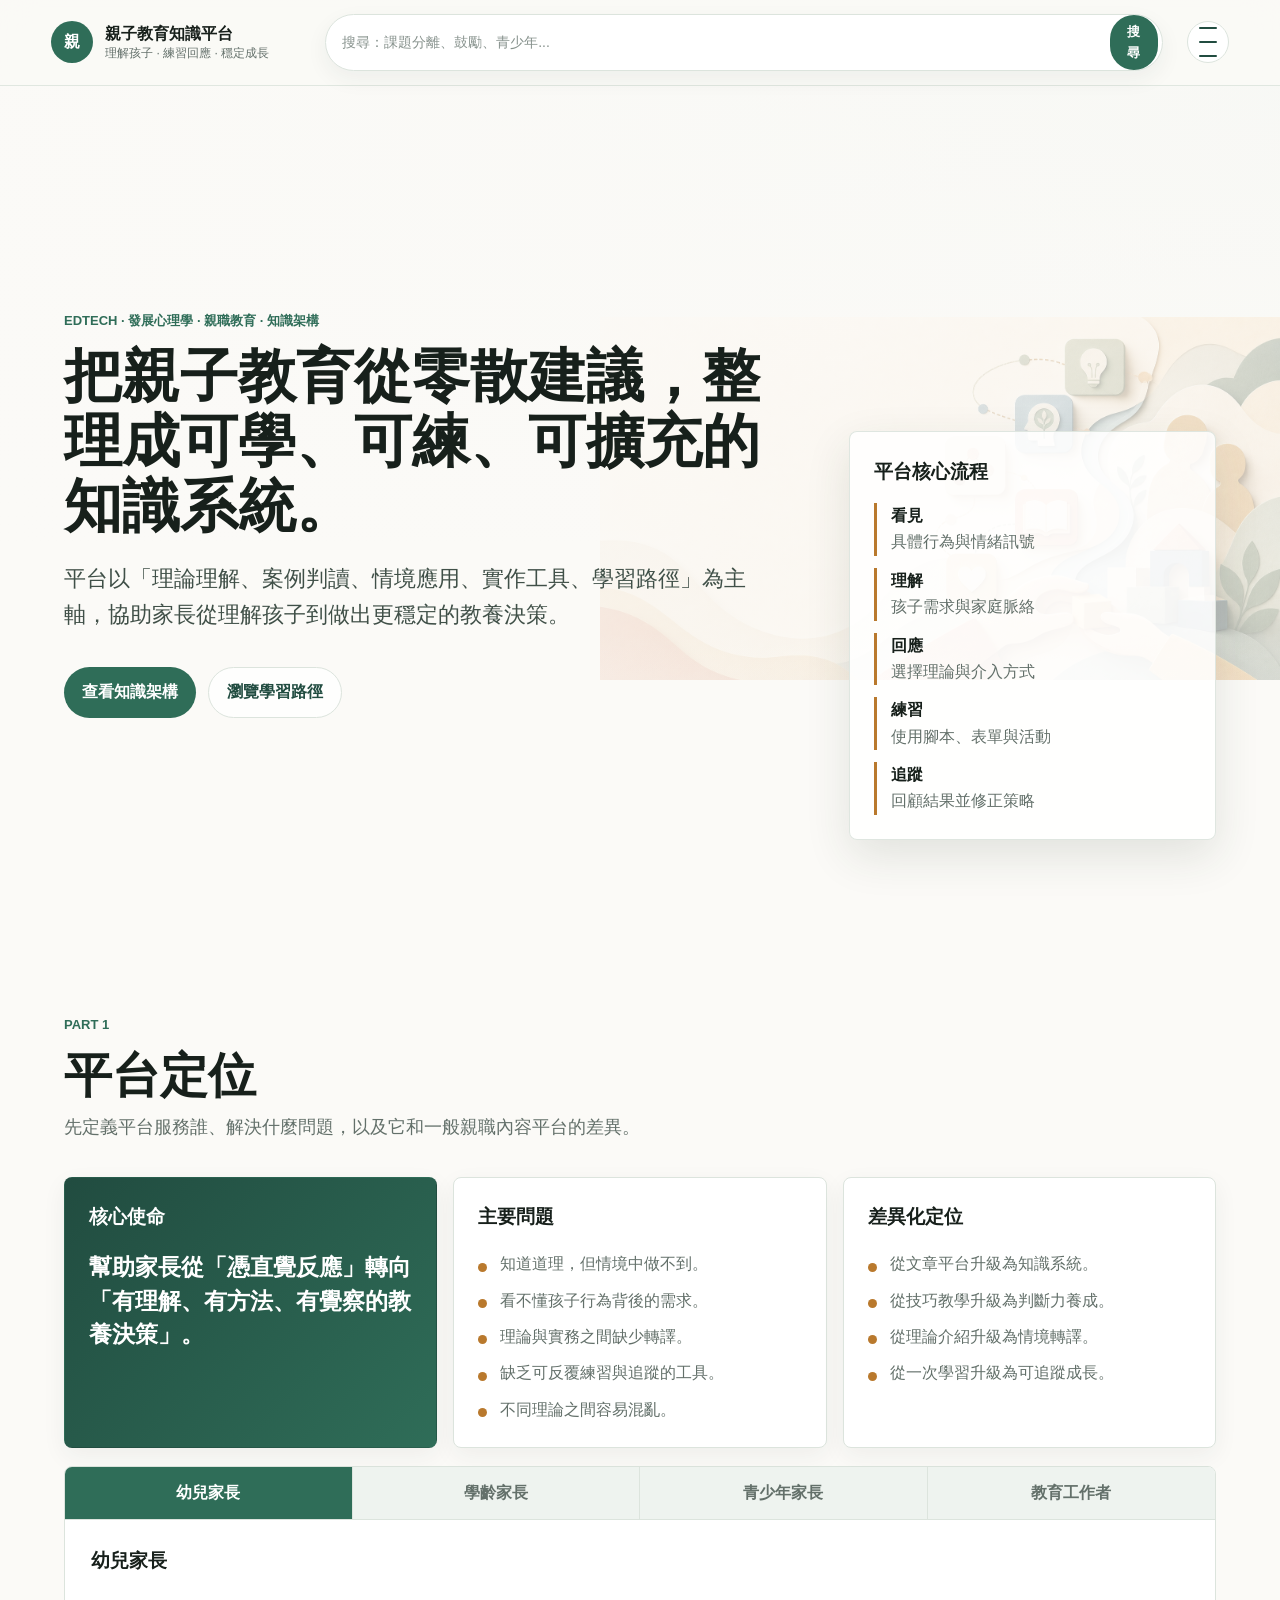
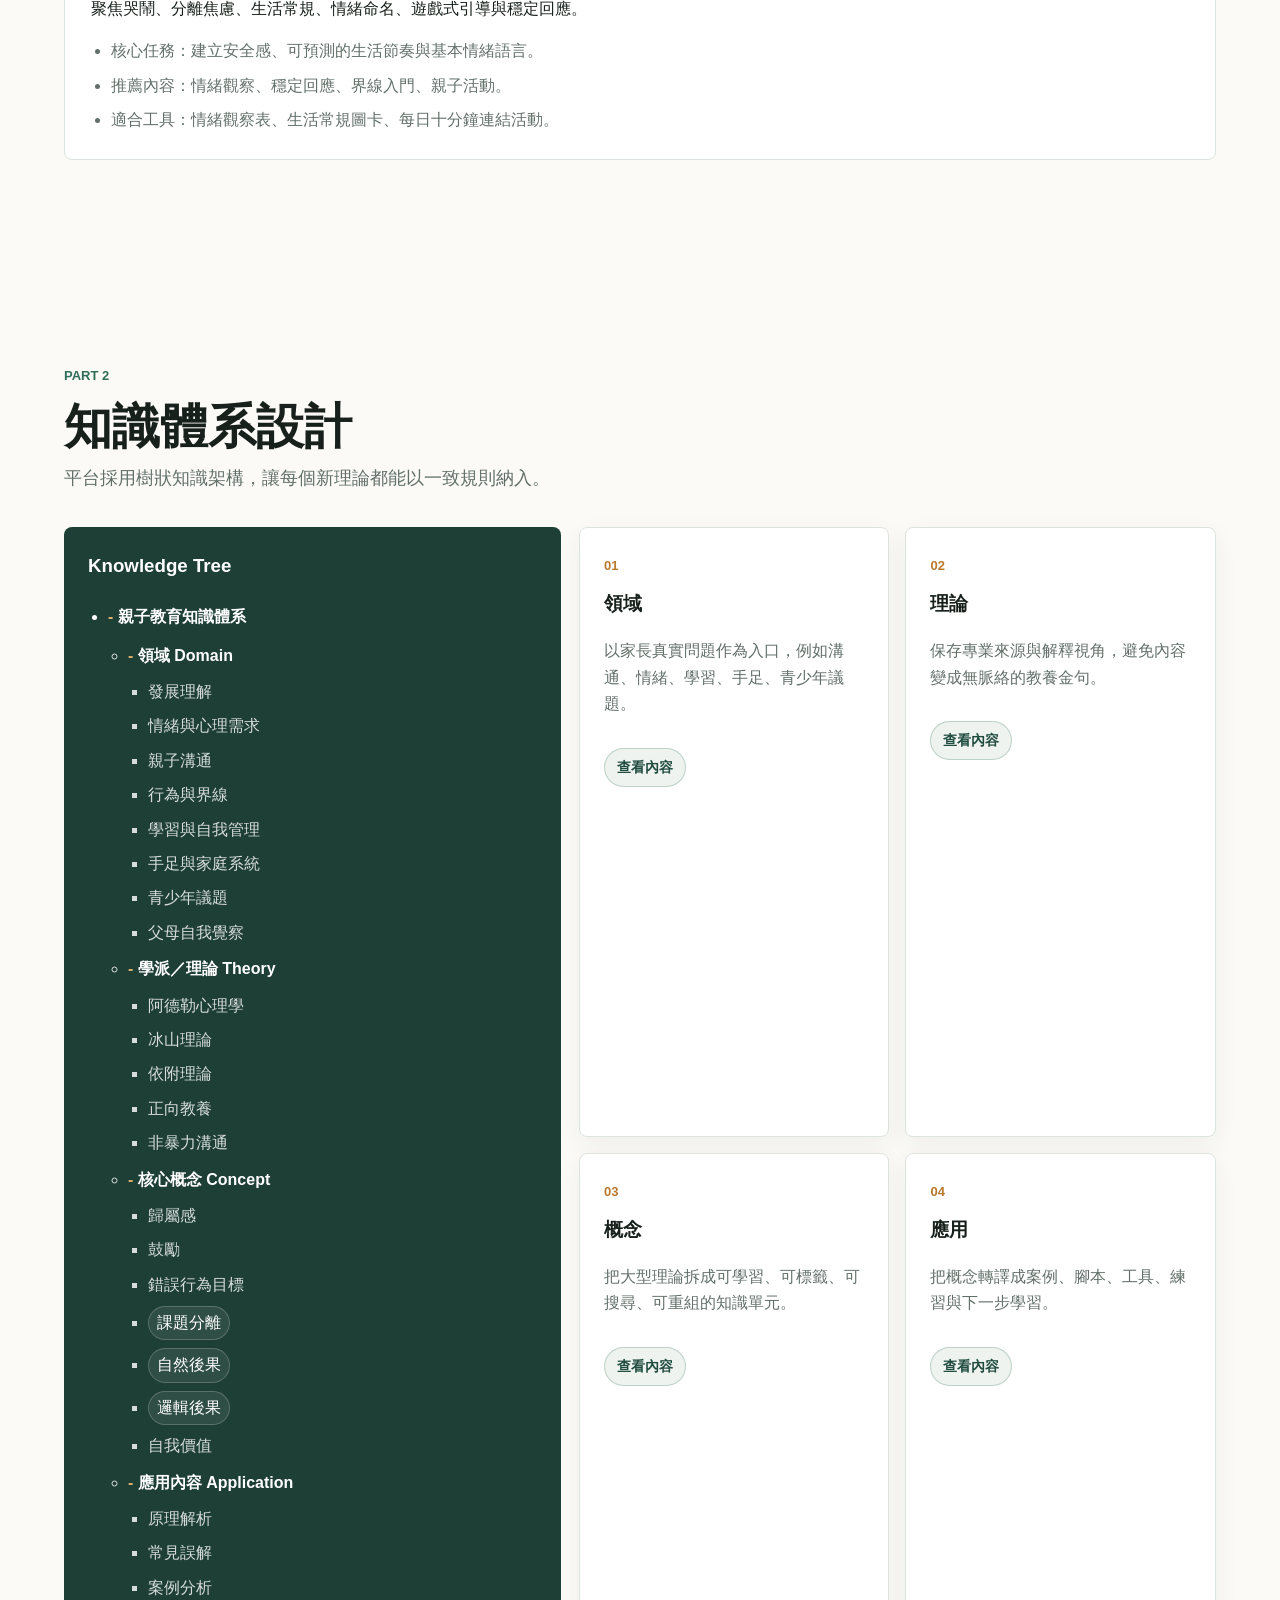
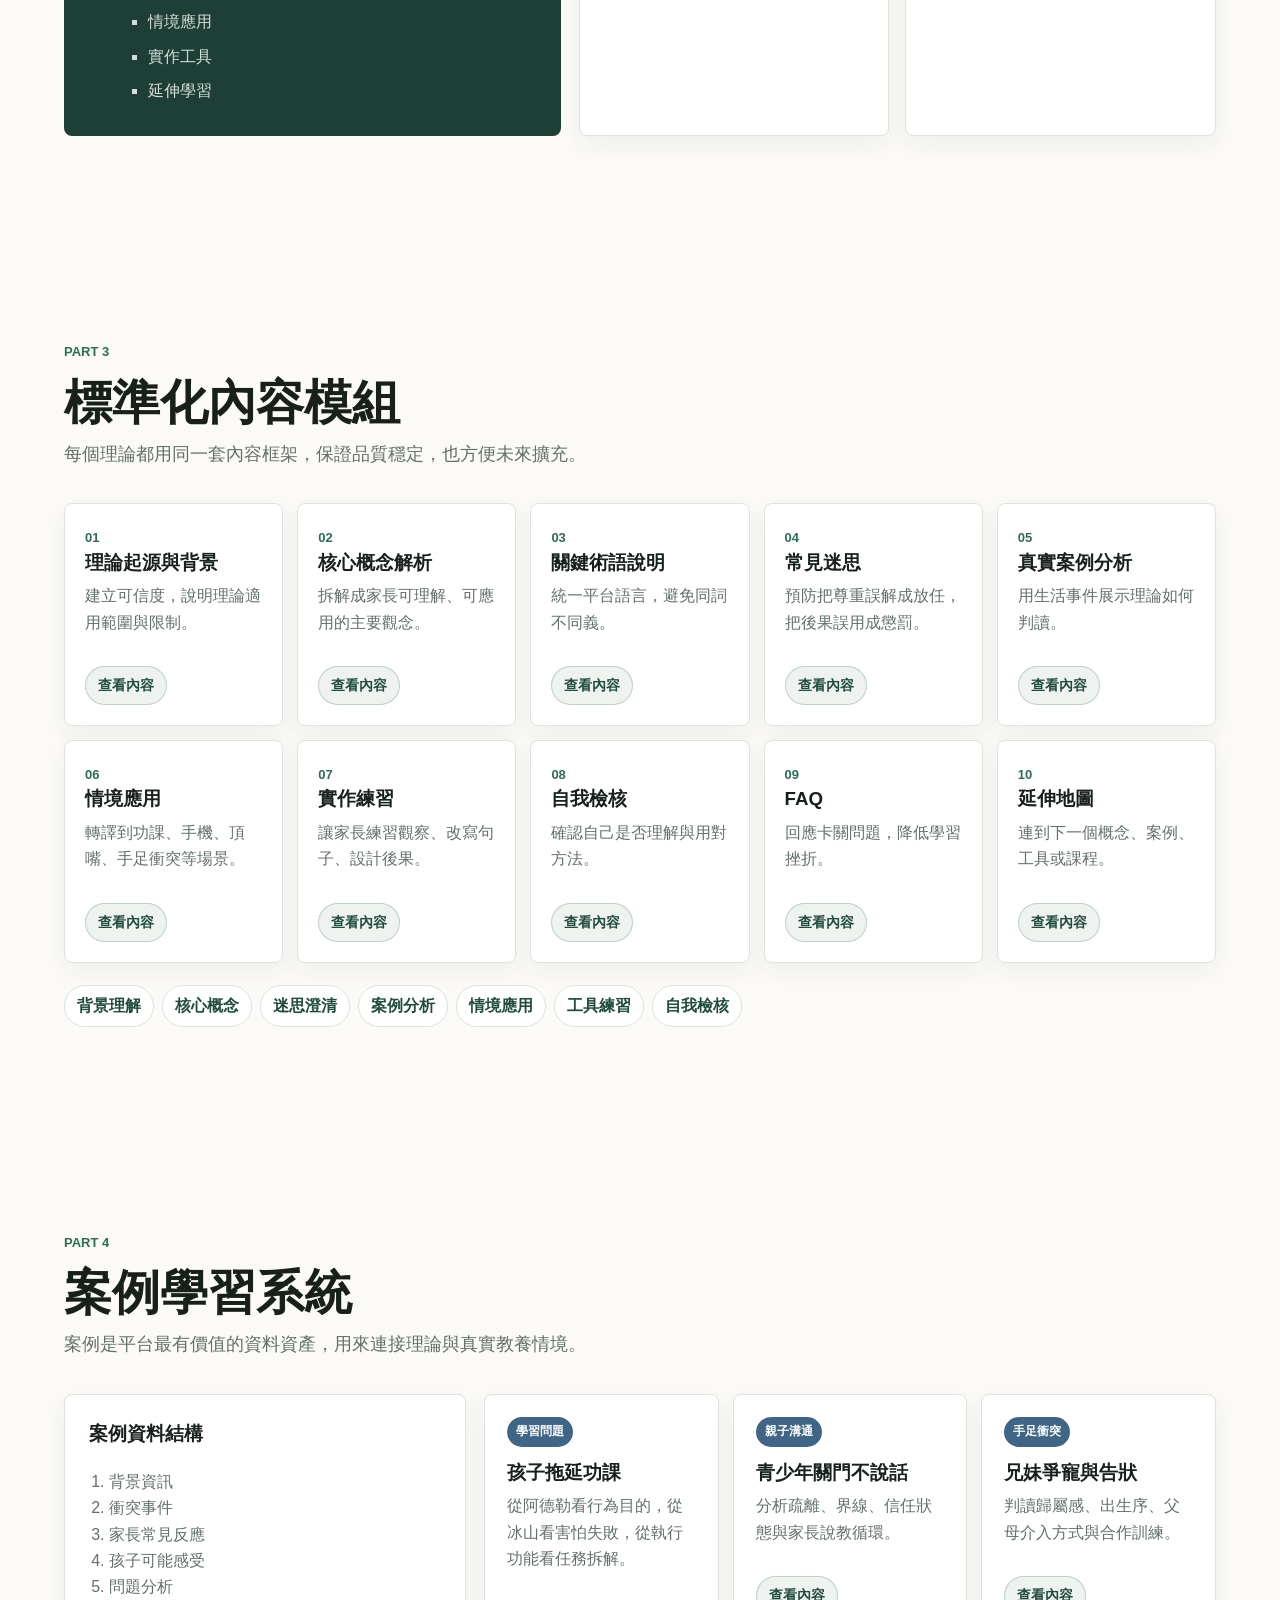
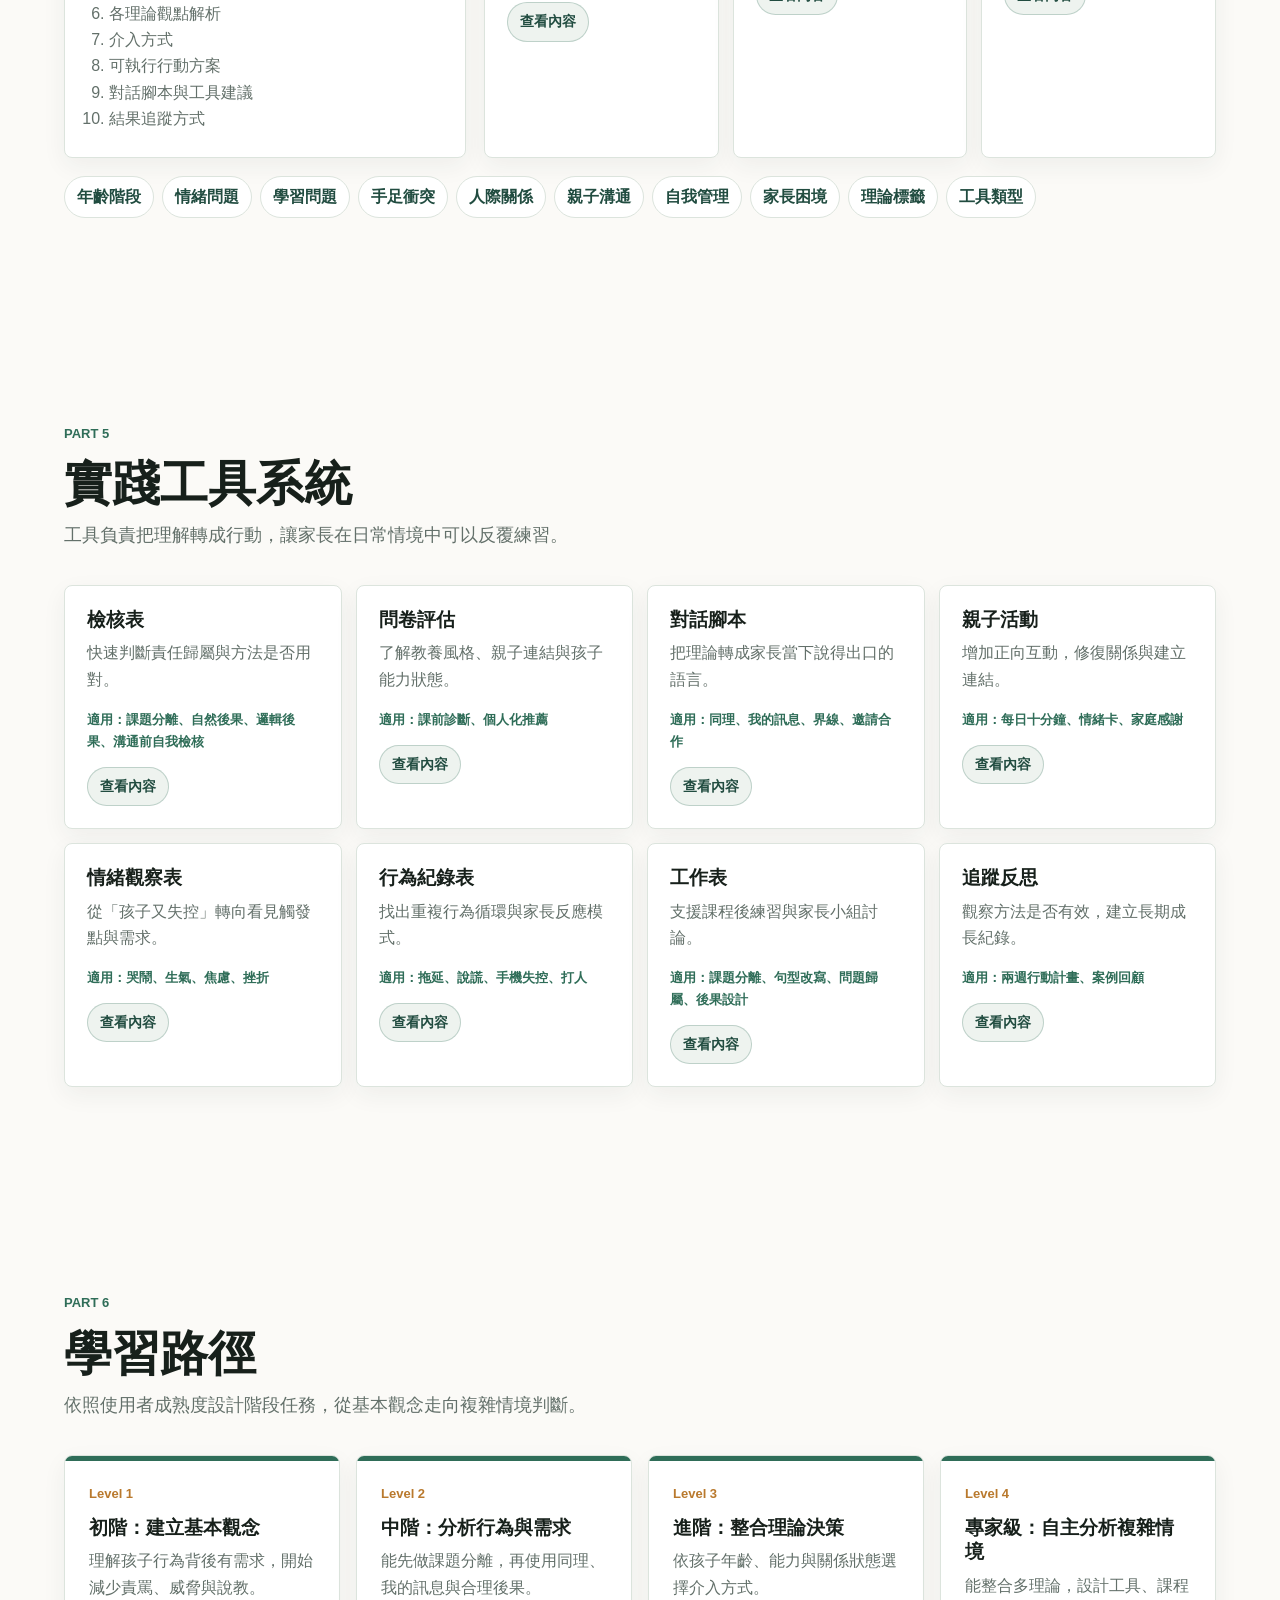
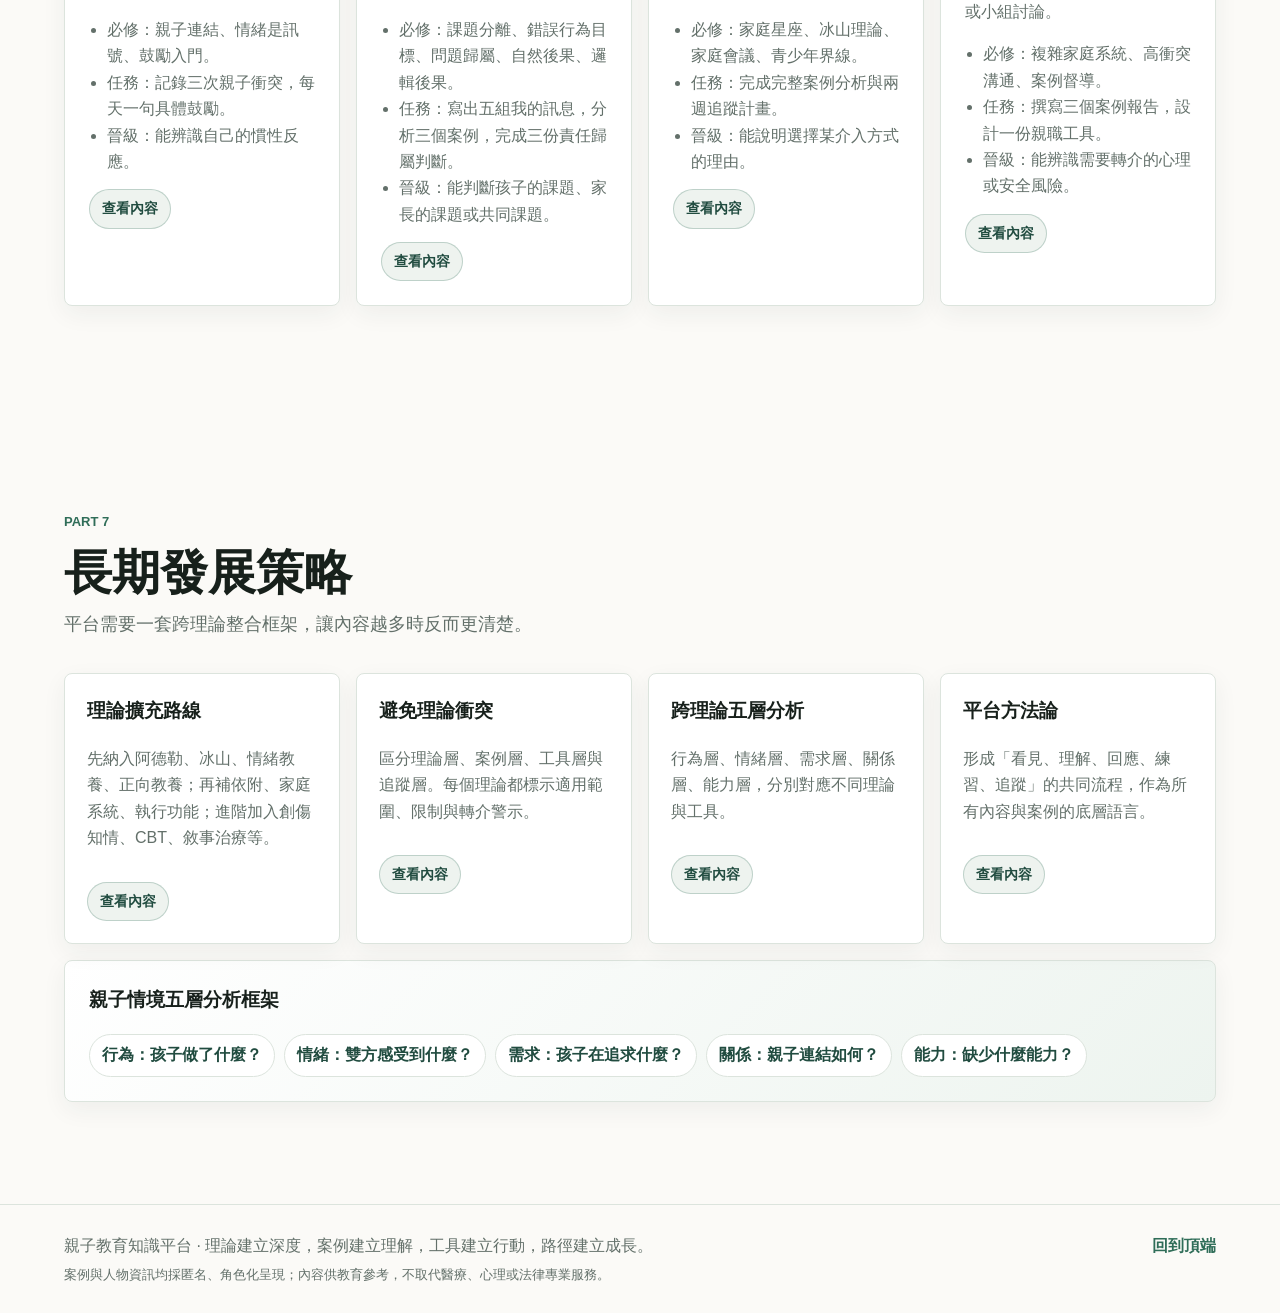
==== commit d505cfd4: "Remove copyright-risk content pending review" ====
--- a/index.html
+++ b/index.html
@@ -60,7 +60,6 @@
       <nav class="top-nav" aria-label="主要導覽">
         <a href="#positioning">定位</a>
         <a href="#knowledge">知識體系</a>
-        <a href="#library">知識庫</a>
         <a href="#content">內容模組</a>
         <a href="#cases">案例系統</a>
         <a href="#tools">工具系統</a>
@@ -70,7 +69,6 @@
       <nav class="mobile-menu" id="mobile-menu" aria-label="手機導覽" data-mobile-menu hidden>
         <a href="#positioning">定位</a>
         <a href="#knowledge">知識體系</a>
-        <a href="#library">知識庫</a>
         <a href="#content">內容模組</a>
         <a href="#cases">案例系統</a>
         <a href="#tools">工具系統</a>
@@ -271,23 +269,6 @@
         </div>
       </section>
 
-      <section class="section" id="library">
-        <div class="section-heading">
-          <p class="eyebrow">Knowledge Base</p>
-          <h2>親子教育知識庫</h2>
-          <p>依據資料夾中的講義、筆記、作業練習與案例素材整理而成；所有案例皆以匿名方式呈現。</p>
-        </div>
-        <div class="library-toolbar" aria-label="知識庫分類">
-          <button type="button" class="library-filter active" aria-pressed="true" data-filter="all">全部</button>
-          <button type="button" class="library-filter" aria-pressed="false" data-filter="adler">阿德勒核心</button>
-          <button type="button" class="library-filter" aria-pressed="false" data-filter="communication">溝通與情緒</button>
-          <button type="button" class="library-filter" aria-pressed="false" data-filter="family">家庭系統</button>
-          <button type="button" class="library-filter" aria-pressed="false" data-filter="teen">青少年</button>
-          <button type="button" class="library-filter" aria-pressed="false" data-filter="tools">工具與練習</button>
-        </div>
-        <div class="library-grid" data-library-grid></div>
-      </section>
-
       <section class="section" id="content">
         <div class="section-heading">
           <p class="eyebrow">Part 3</p>
@@ -412,14 +393,6 @@
             <small>適用：兩週行動計畫、案例回顧</small>
           </article>
         </div>
-        <div class="worksheet-strip" aria-label="可列印工作表">
-          <div>
-            <span>新增工作表</span>
-            <h3>情緒命名思考單</h3>
-            <p>把「我很煩」「我不爽」「我就是想哭」整理成事件、情緒、需求與下一句回應。</p>
-          </div>
-          <a href="worksheets/emotion-naming-worksheet.html">開啟工作表</a>
-        </div>
       </section>
 
       <section class="section" id="path">
--- a/styles.css
+++ b/styles.css
@@ -654,85 +654,6 @@
   padding: 24px;
 }
 
-.library-toolbar {
-  display: flex;
-  flex-wrap: wrap;
-  gap: 8px;
-  margin-bottom: 18px;
-}
-
-.library-filter {
-  min-height: 38px;
-  padding: 7px 13px;
-  border: 1px solid var(--line);
-  border-radius: 999px;
-  color: var(--green-dark);
-  background: white;
-  font: inherit;
-  font-weight: 900;
-  cursor: pointer;
-}
-
-.library-filter.active,
-.library-filter:hover {
-  color: white;
-  border-color: var(--green);
-  background: var(--green);
-}
-
-.library-grid {
-  display: grid;
-  grid-template-columns: repeat(4, minmax(0, 1fr));
-  gap: 14px;
-}
-
-.library-card {
-  display: flex;
-  min-height: 245px;
-  flex-direction: column;
-  padding: 22px;
-  border: 1px solid var(--line);
-  border-radius: var(--radius);
-  background: var(--panel);
-  box-shadow: 0 8px 24px rgba(39, 54, 45, 0.06);
-  cursor: pointer;
-  transition:
-    transform 180ms ease,
-    border-color 180ms ease,
-    box-shadow 180ms ease;
-}
-
-.library-card:hover {
-  transform: translateY(-2px);
-  border-color: rgba(47, 109, 88, 0.45);
-  box-shadow: 0 14px 34px rgba(39, 54, 45, 0.12);
-}
-
-.library-card span {
-  align-self: flex-start;
-  margin-bottom: 14px;
-  padding: 5px 9px;
-  border-radius: 999px;
-  color: white;
-  background: var(--blue);
-  font-size: 12px;
-  font-weight: 900;
-}
-
-.library-card h3 {
-  margin-bottom: 8px;
-  line-height: 1.28;
-}
-
-.library-card p {
-  color: var(--muted);
-}
-
-.library-card .detail-button {
-  margin-top: auto;
-  align-self: flex-start;
-}
-
 .level-grid span,
 .path-timeline span {
   display: inline-block;
@@ -773,50 +694,6 @@
 .level-grid p,
 .path-timeline p {
   color: var(--muted);
-}
-
-.worksheet-strip {
-  display: flex;
-  align-items: center;
-  justify-content: space-between;
-  gap: 18px;
-  margin-top: 16px;
-  padding: 22px;
-  border: 1px solid rgba(47, 109, 88, 0.25);
-  border-radius: var(--radius);
-  background: linear-gradient(135deg, #ffffff, #eef3ef);
-}
-
-.worksheet-strip span {
-  display: inline-block;
-  margin-bottom: 6px;
-  color: var(--gold);
-  font-size: 13px;
-  font-weight: 900;
-}
-
-.worksheet-strip h3 {
-  margin-bottom: 4px;
-}
-
-.worksheet-strip p {
-  max-width: 680px;
-  margin-bottom: 0;
-  color: var(--muted);
-}
-
-.worksheet-strip a {
-  display: inline-flex;
-  align-items: center;
-  justify-content: center;
-  min-height: 42px;
-  flex: 0 0 auto;
-  padding: 9px 15px;
-  border-radius: 999px;
-  color: white;
-  background: var(--green);
-  font-weight: 900;
-  text-decoration: none;
 }
 
 .flow-strip {
@@ -1185,8 +1062,7 @@
 
   .tool-matrix,
   .path-timeline,
-  .strategy-grid,
-  .library-grid {
+  .strategy-grid {
     grid-template-columns: repeat(2, minmax(0, 1fr));
   }
 
@@ -1251,8 +1127,7 @@
   .module-grid,
   .tool-matrix,
   .path-timeline,
-  .strategy-grid,
-  .library-grid {
+  .strategy-grid {
     grid-template-columns: 1fr;
   }
 
@@ -1263,15 +1138,6 @@
 
   .detail-panel {
     width: 100vw;
-  }
-
-  .worksheet-strip {
-    align-items: stretch;
-    flex-direction: column;
-  }
-
-  .worksheet-strip a {
-    width: 100%;
   }
 
   .site-footer {
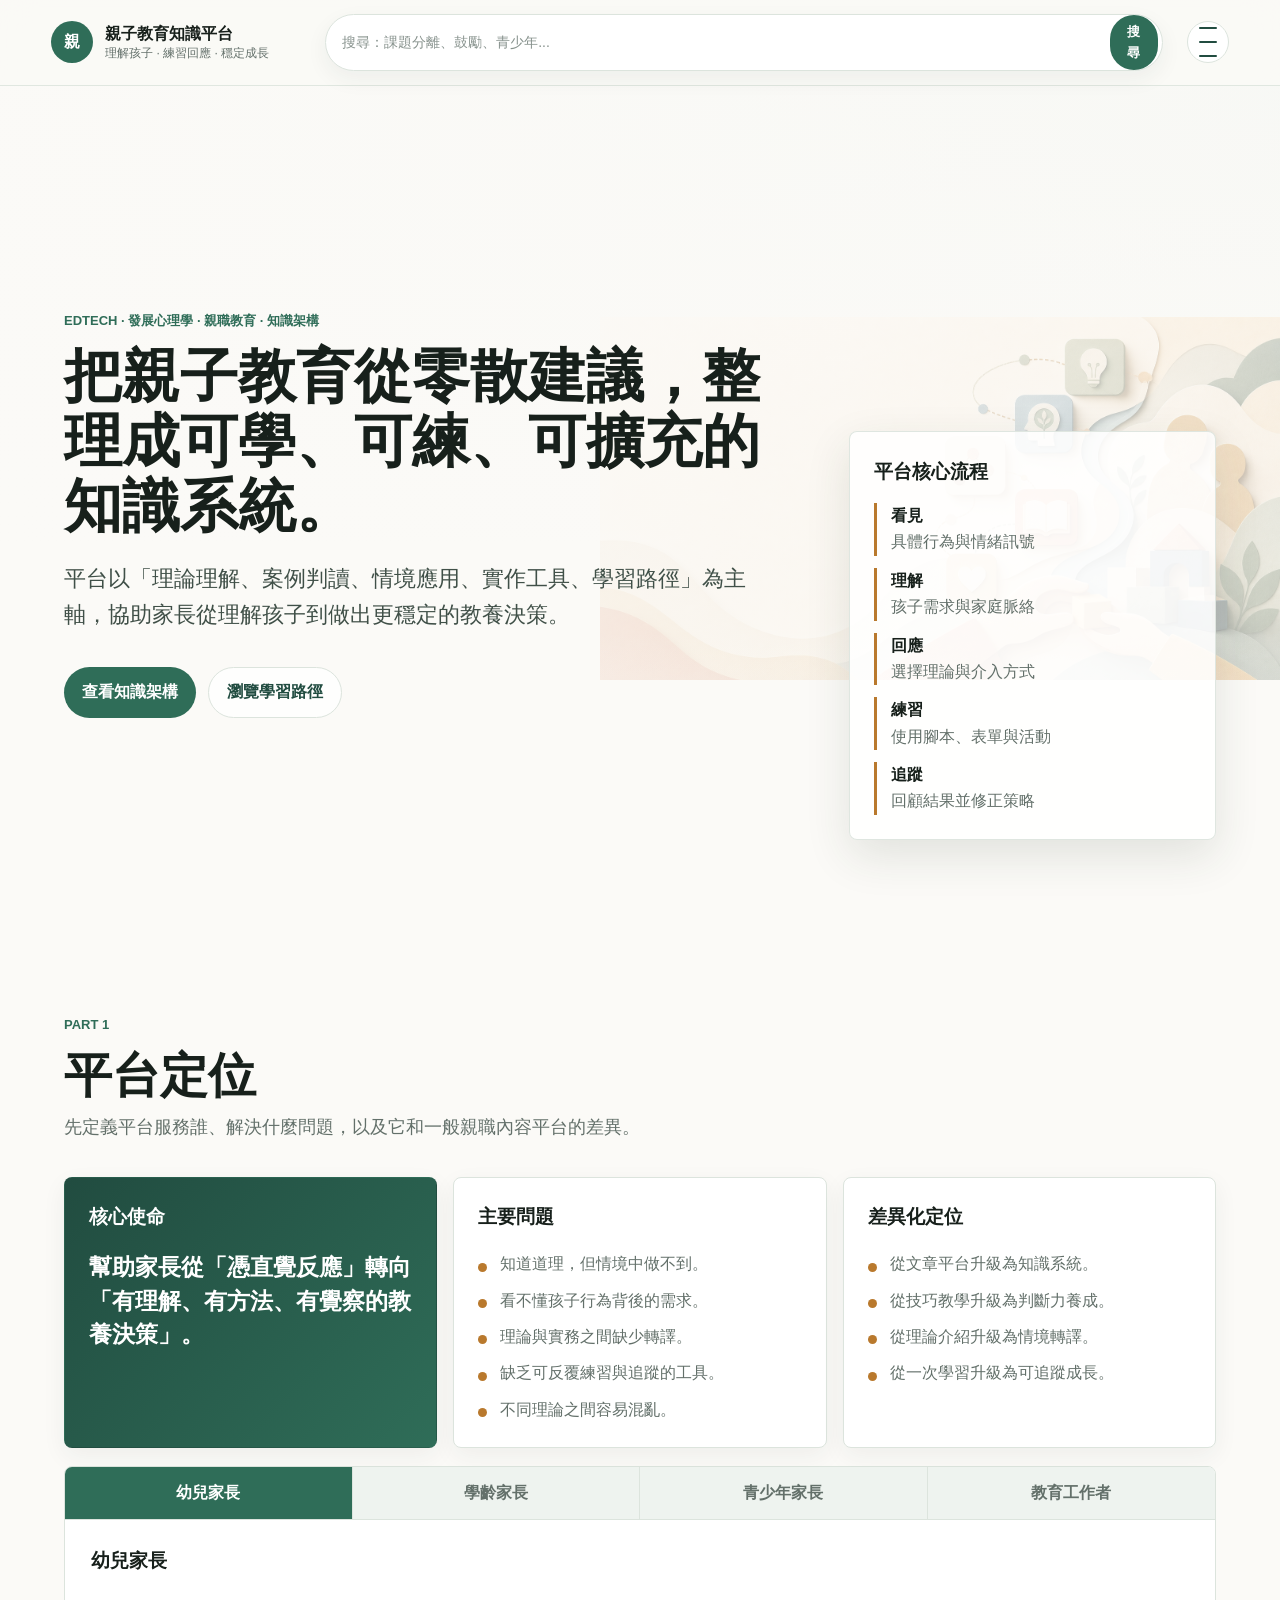
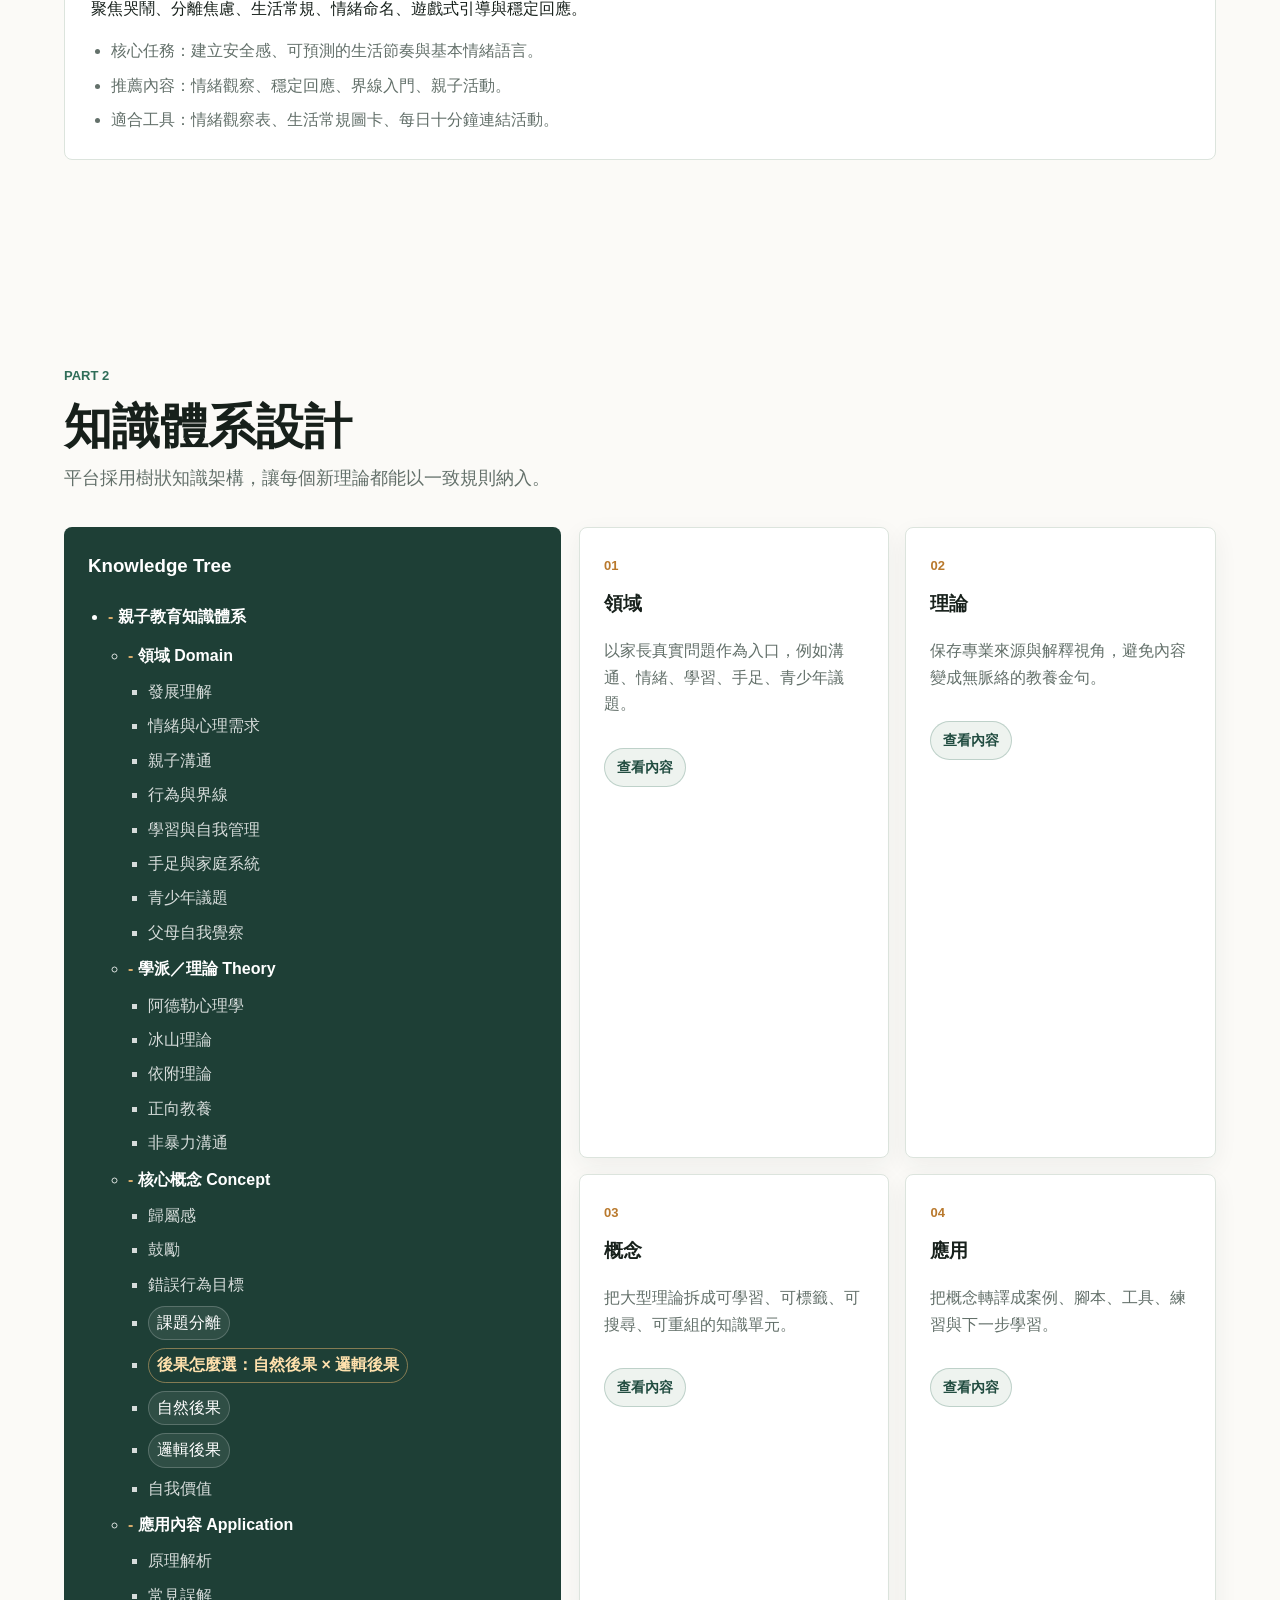
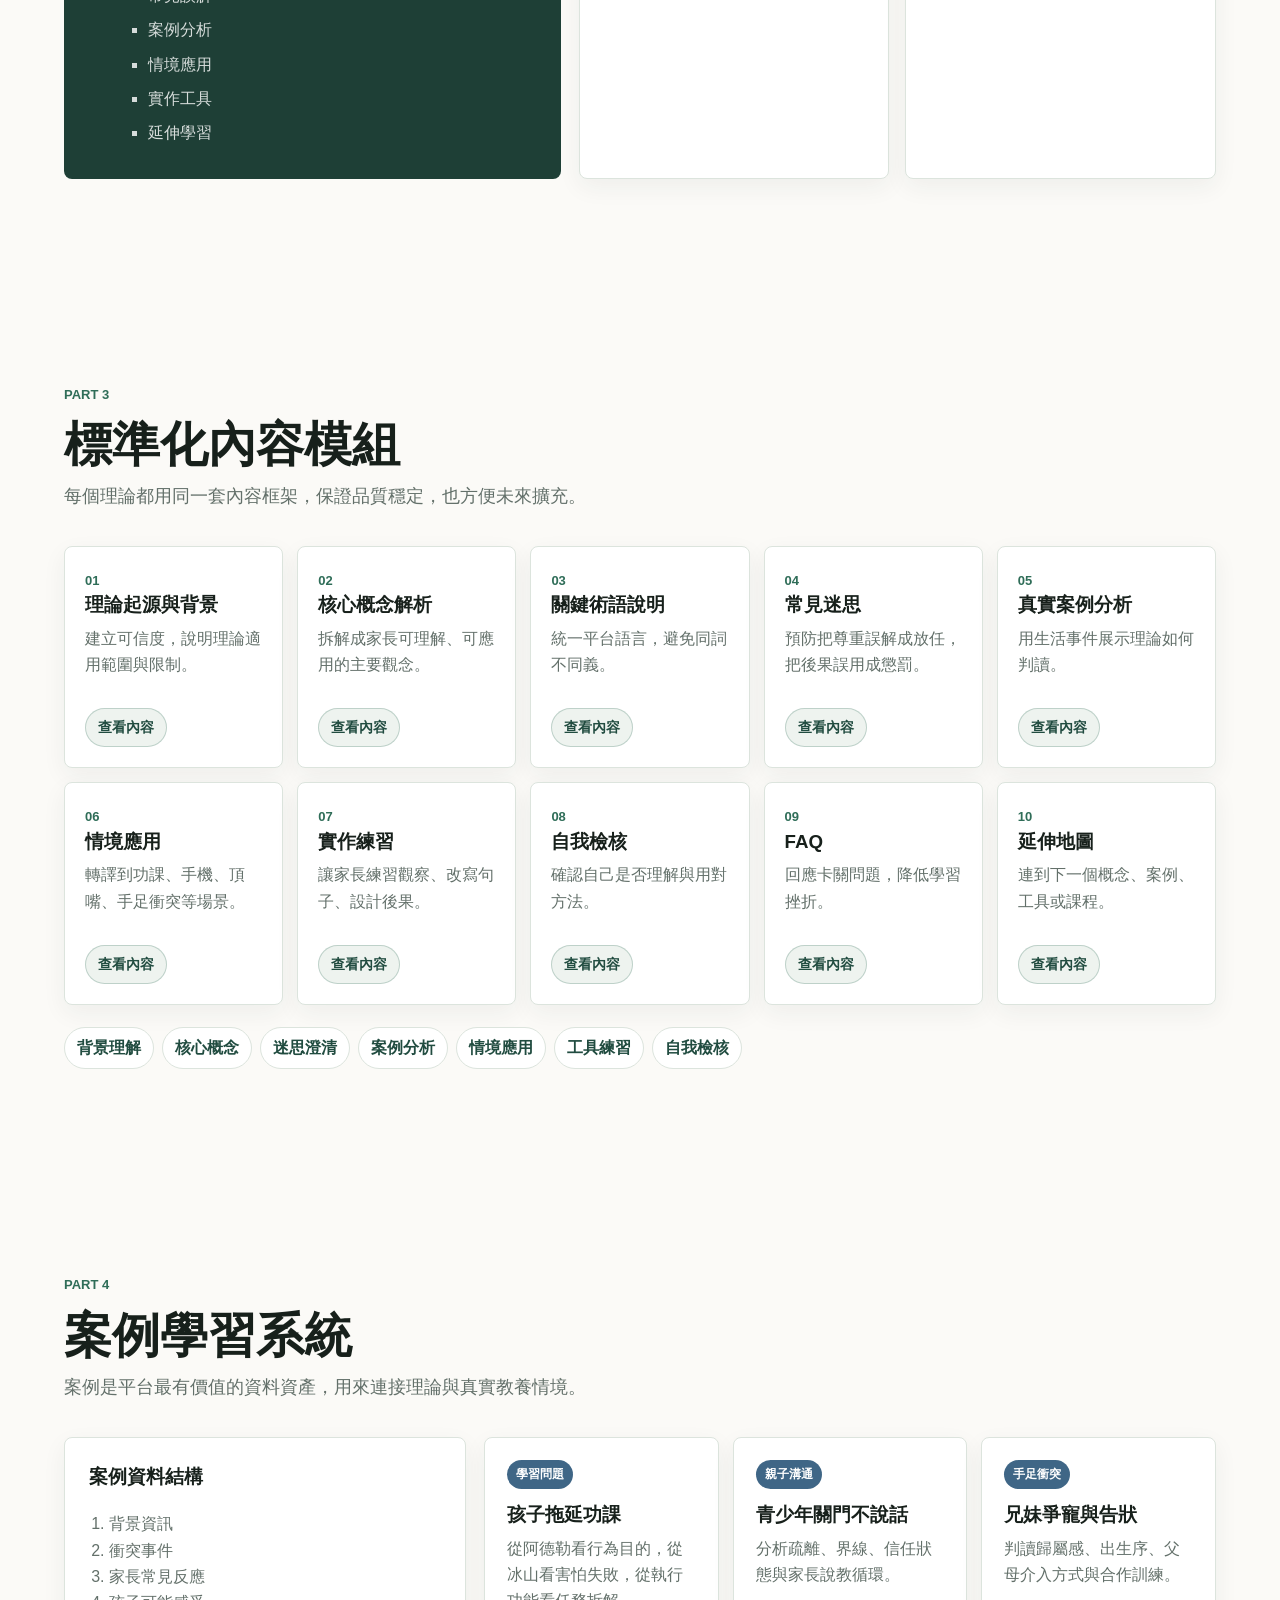
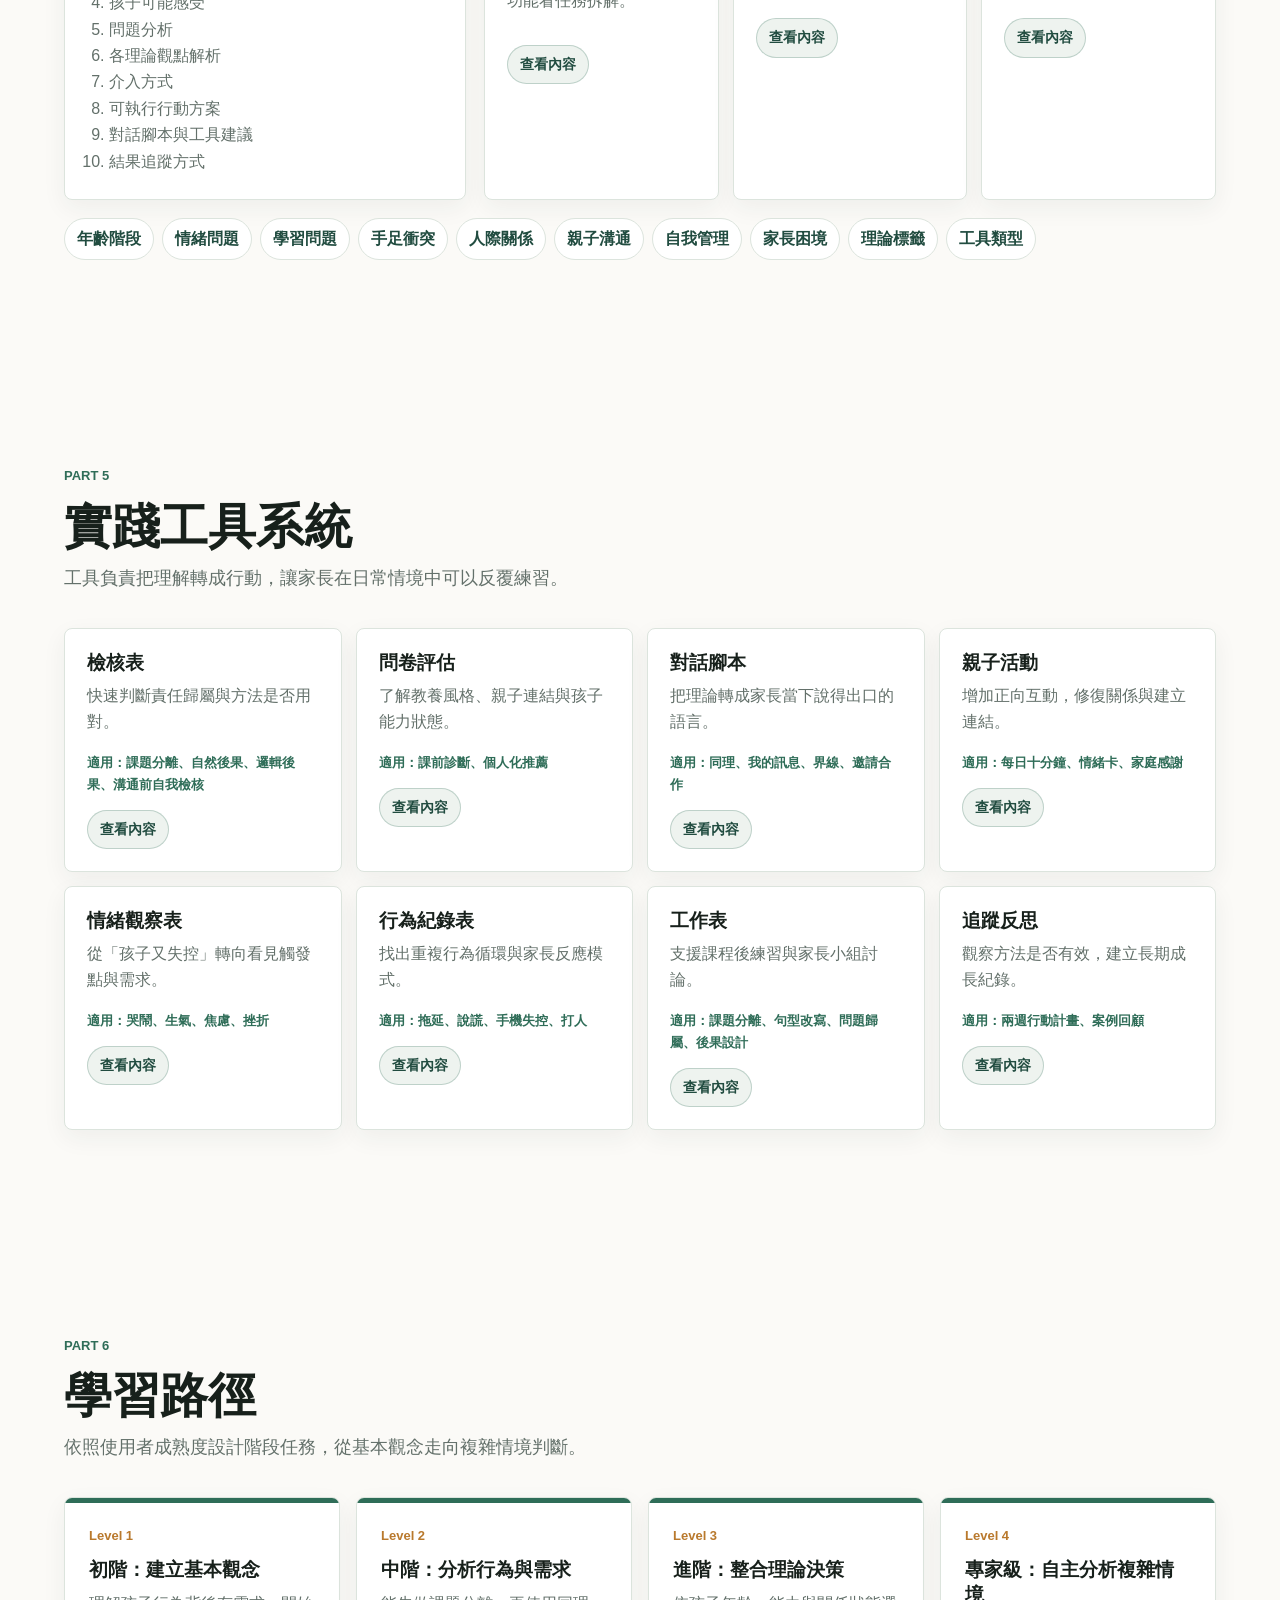
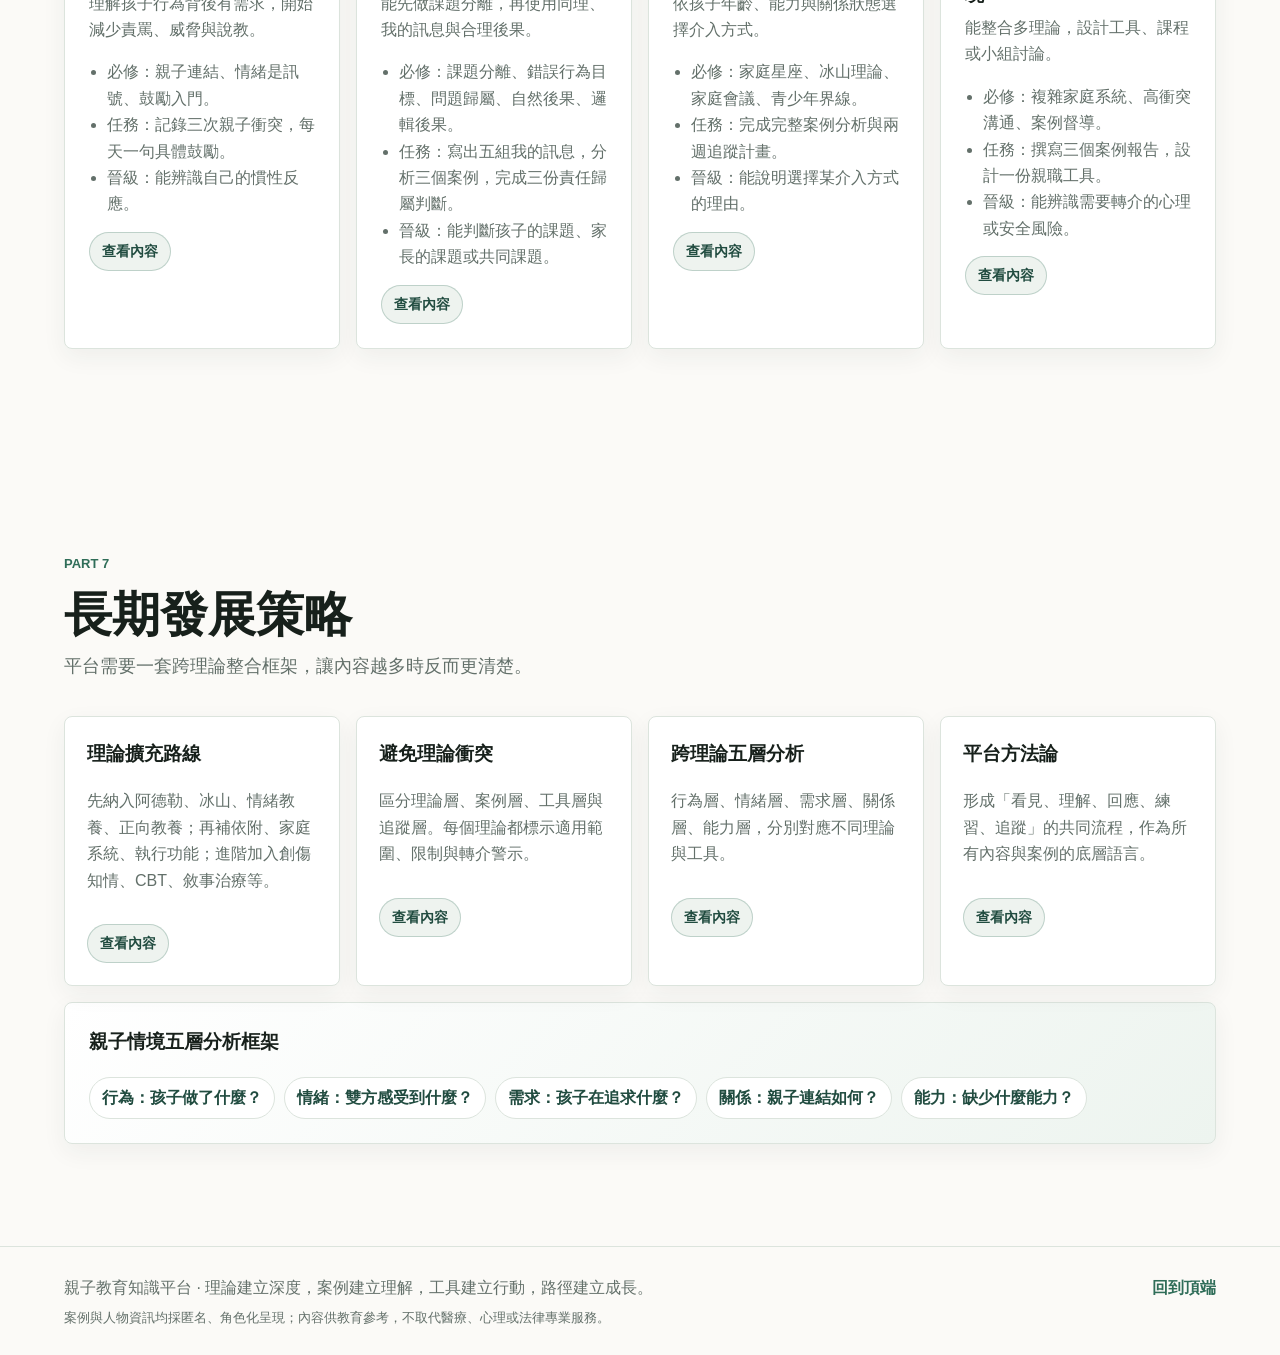
==== commit b120984d: "Add natural and logical consequences guide" ====
--- a/index.html
+++ b/index.html
@@ -224,6 +224,7 @@
                       <li>鼓勵</li>
                       <li>錯誤行為目標</li>
                       <li><button type="button" class="tree-detail" data-detail="concept-task-separation">課題分離</button></li>
+                      <li><a class="tree-link" href="consequences.html">後果怎麼選：自然後果 × 邏輯後果</a></li>
                       <li><button type="button" class="tree-detail" data-detail="concept-natural-consequence">自然後果</button></li>
                       <li><button type="button" class="tree-detail" data-detail="concept-logical-consequence">邏輯後果</button></li>
                       <li>自我價值</li>
--- a/styles.css
+++ b/styles.css
@@ -444,6 +444,236 @@
   font-weight: 800;
 }
 
+.standalone-header .brand {
+  min-width: 0;
+}
+
+.page-actions {
+  display: flex;
+  flex-wrap: wrap;
+  justify-content: flex-end;
+  gap: 8px;
+}
+
+.page-actions a {
+  padding: 8px 12px;
+  border: 1px solid var(--line);
+  border-radius: 999px;
+  color: var(--green-dark);
+  background: white;
+  font-size: 14px;
+  font-weight: 800;
+  text-decoration: none;
+}
+
+.page-actions a:hover {
+  color: white;
+  border-color: var(--green);
+  background: var(--green);
+}
+
+.article-hero {
+  max-width: 1180px;
+  margin: 0 auto;
+  padding: clamp(72px, 10vw, 132px) clamp(18px, 5vw, 72px) 72px;
+}
+
+.article-hero h1 {
+  max-width: 920px;
+  margin-bottom: 18px;
+  font-size: clamp(42px, 6vw, 76px);
+  line-height: 1.1;
+}
+
+.article-hero > p:not(.eyebrow) {
+  max-width: 780px;
+  color: var(--muted);
+  font-size: clamp(18px, 2vw, 22px);
+}
+
+.article-actions {
+  display: flex;
+  flex-wrap: wrap;
+  gap: 10px;
+  margin-top: 28px;
+}
+
+.article-section {
+  max-width: 1240px;
+  margin: 0 auto;
+}
+
+.soft-section {
+  max-width: none;
+  background: linear-gradient(135deg, rgba(238, 243, 239, 0.8), rgba(251, 250, 247, 0));
+}
+
+.comparison-grid,
+.criteria-grid,
+.practice-grid {
+  display: grid;
+  gap: 16px;
+}
+
+.comparison-grid {
+  grid-template-columns: repeat(2, minmax(0, 1fr));
+}
+
+.consequence-card,
+.criteria-grid article,
+.practice-grid article {
+  padding: 26px;
+  border: 1px solid var(--line);
+  border-radius: var(--radius);
+  background: var(--panel);
+  box-shadow: 0 8px 24px rgba(39, 54, 45, 0.06);
+}
+
+.consequence-card {
+  min-height: 320px;
+}
+
+.natural-card {
+  border-top: 5px solid var(--green);
+}
+
+.logical-card {
+  border-top: 5px solid var(--gold);
+}
+
+.card-label {
+  margin-bottom: 8px;
+  color: var(--gold);
+  font-size: 13px;
+  font-weight: 900;
+}
+
+.consequence-card h3 {
+  margin-bottom: 10px;
+  font-size: 28px;
+}
+
+.consequence-card > p:not(.card-label) {
+  min-height: 84px;
+  color: var(--muted);
+}
+
+.decision-list {
+  display: grid;
+  grid-template-columns: repeat(2, minmax(0, 1fr));
+  gap: 14px 24px;
+  max-width: 980px;
+  margin: 0;
+  padding: 0;
+  list-style: none;
+  counter-reset: decision;
+}
+
+.decision-list li {
+  display: grid;
+  grid-template-columns: 42px 1fr;
+  gap: 12px;
+  align-items: start;
+  padding: 20px;
+  border: 1px solid var(--line);
+  border-radius: var(--radius);
+  background: white;
+  counter-increment: decision;
+}
+
+.decision-list li::before {
+  content: counter(decision, decimal-leading-zero);
+  color: var(--green);
+  font-size: 22px;
+  font-weight: 900;
+}
+
+.decision-list strong,
+.decision-list span {
+  display: block;
+}
+
+.decision-list strong {
+  margin-bottom: 4px;
+  font-size: 18px;
+}
+
+.decision-list span {
+  color: var(--muted);
+}
+
+.decision-callout {
+  max-width: 980px;
+  margin-top: 18px;
+  padding: 22px 24px;
+  border-left: 5px solid var(--green);
+  border-radius: 0 var(--radius) var(--radius) 0;
+  background: white;
+}
+
+.decision-callout p {
+  margin: 4px 0 0;
+  color: var(--muted);
+}
+
+.criteria-grid {
+  grid-template-columns: repeat(4, minmax(0, 1fr));
+}
+
+.criteria-grid article {
+  min-height: 220px;
+}
+
+.criteria-grid span,
+.practice-grid span {
+  display: inline-block;
+  margin-bottom: 12px;
+  color: var(--gold);
+  font-size: 13px;
+  font-weight: 900;
+}
+
+.criteria-grid h3,
+.practice-grid h3 {
+  margin-bottom: 8px;
+  line-height: 1.3;
+}
+
+.criteria-grid p,
+.practice-grid p {
+  margin: 0;
+  color: var(--muted);
+}
+
+.practice-grid {
+  grid-template-columns: repeat(3, minmax(0, 1fr));
+}
+
+.practice-grid article {
+  min-height: 180px;
+}
+
+.source-section {
+  max-width: 980px;
+  margin: 0 auto;
+  padding-top: 32px;
+  padding-bottom: 72px;
+  border-top: 1px solid var(--line);
+}
+
+.source-section h2 {
+  margin-bottom: 10px;
+  font-size: 24px;
+}
+
+.source-section p {
+  color: var(--muted);
+}
+
+.source-note {
+  font-size: 13px;
+}
+
 .section {
   padding: clamp(64px, 8vw, 112px) clamp(18px, 5vw, 72px);
   scroll-margin-top: 88px;
@@ -629,6 +859,28 @@
 
 .tree-detail:hover {
   background: rgba(255, 255, 255, 0.18);
+}
+
+.tree-link {
+  display: inline-block;
+  padding: 3px 8px;
+  border: 1px solid rgba(217, 173, 108, 0.55);
+  border-radius: 999px;
+  color: #ffe1ad;
+  font-weight: 800;
+  text-decoration: none;
+}
+
+.tree-link:hover,
+.tree-link:focus-visible {
+  color: white;
+  background: rgba(255, 255, 255, 0.18);
+  outline: 0;
+}
+
+.inline-link {
+  color: var(--green);
+  font-weight: 900;
 }
 
 .tree-toggle::before {
@@ -1062,7 +1314,8 @@
 
   .tool-matrix,
   .path-timeline,
-  .strategy-grid {
+  .strategy-grid,
+  .criteria-grid {
     grid-template-columns: repeat(2, minmax(0, 1fr));
   }
 
@@ -1127,7 +1380,11 @@
   .module-grid,
   .tool-matrix,
   .path-timeline,
-  .strategy-grid {
+  .strategy-grid,
+  .comparison-grid,
+  .decision-list,
+  .criteria-grid,
+  .practice-grid {
     grid-template-columns: 1fr;
   }
 
@@ -1138,6 +1395,22 @@
 
   .detail-panel {
     width: 100vw;
+  }
+
+  .page-actions {
+    justify-content: flex-start;
+  }
+
+  .article-hero {
+    padding-top: 48px;
+  }
+
+  .article-hero h1 {
+    font-size: clamp(36px, 10vw, 52px);
+  }
+
+  .consequence-card > p:not(.card-label) {
+    min-height: 0;
   }
 
   .site-footer {
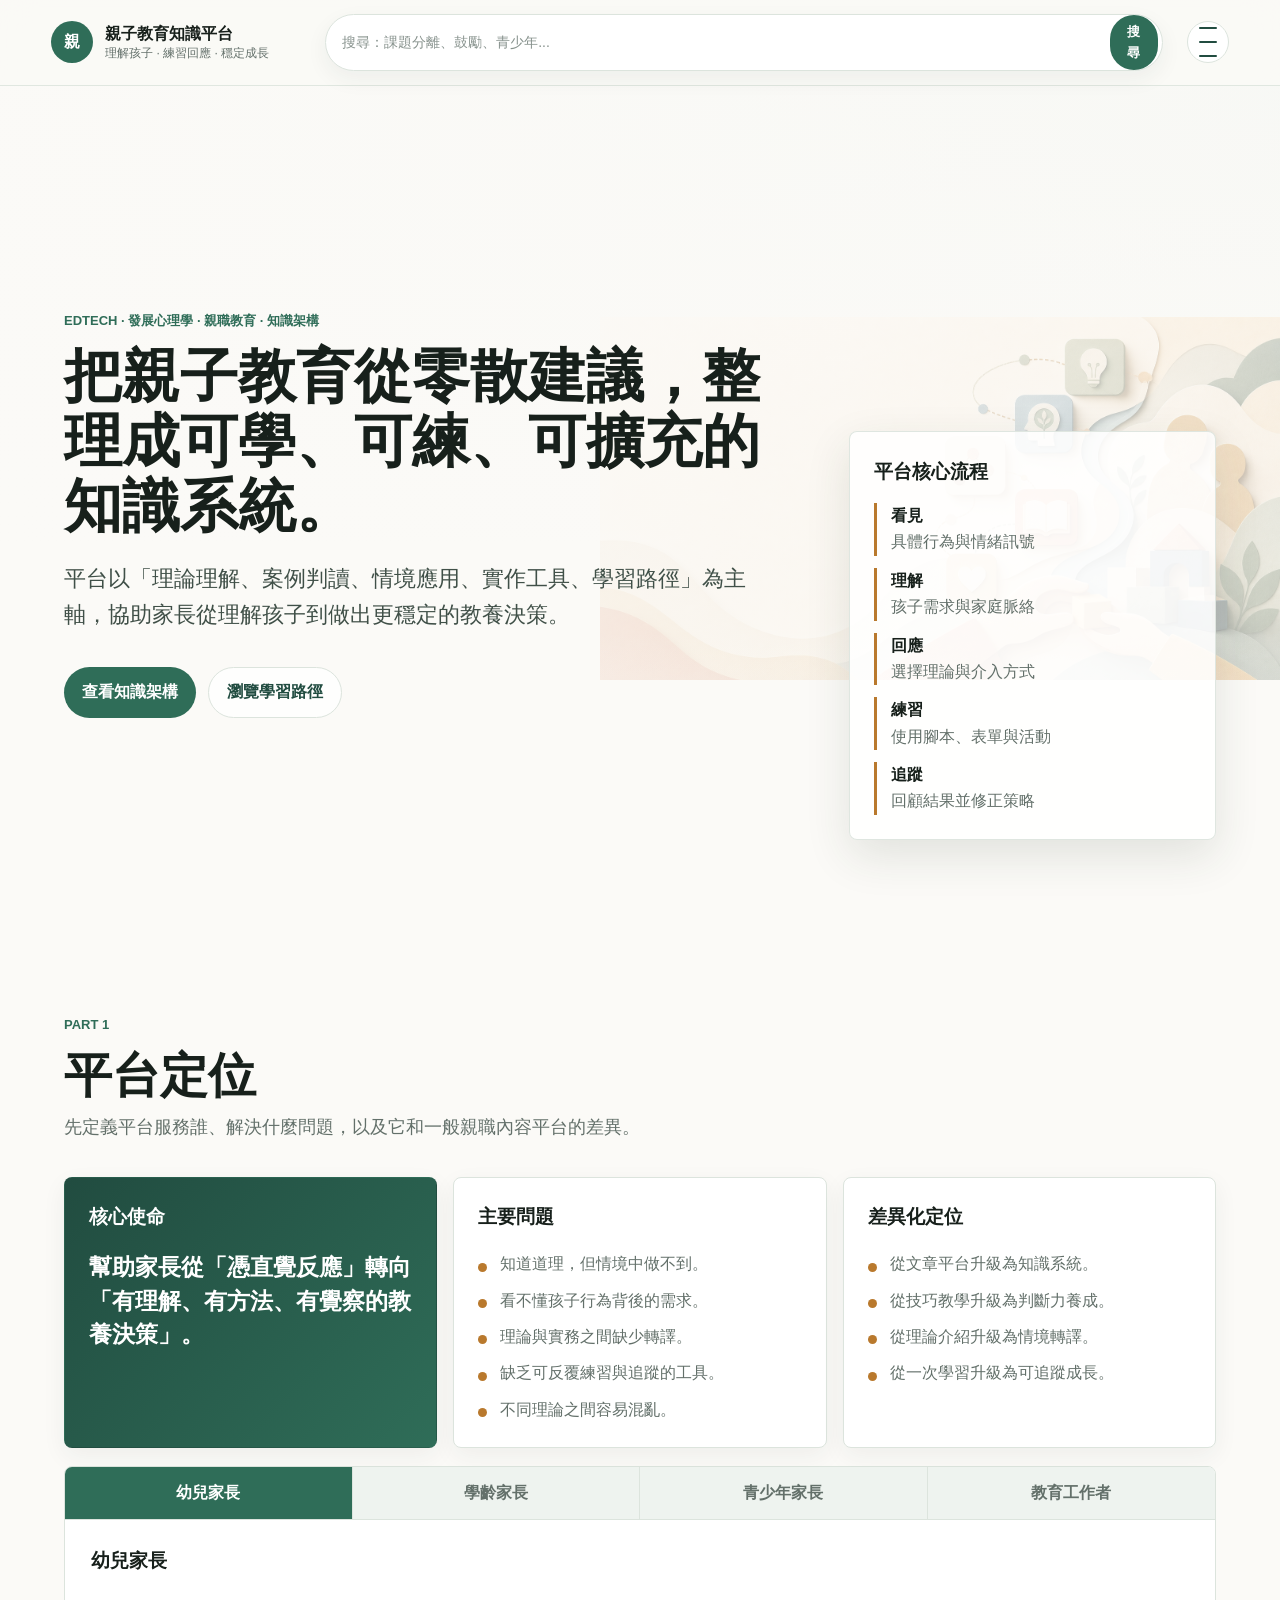
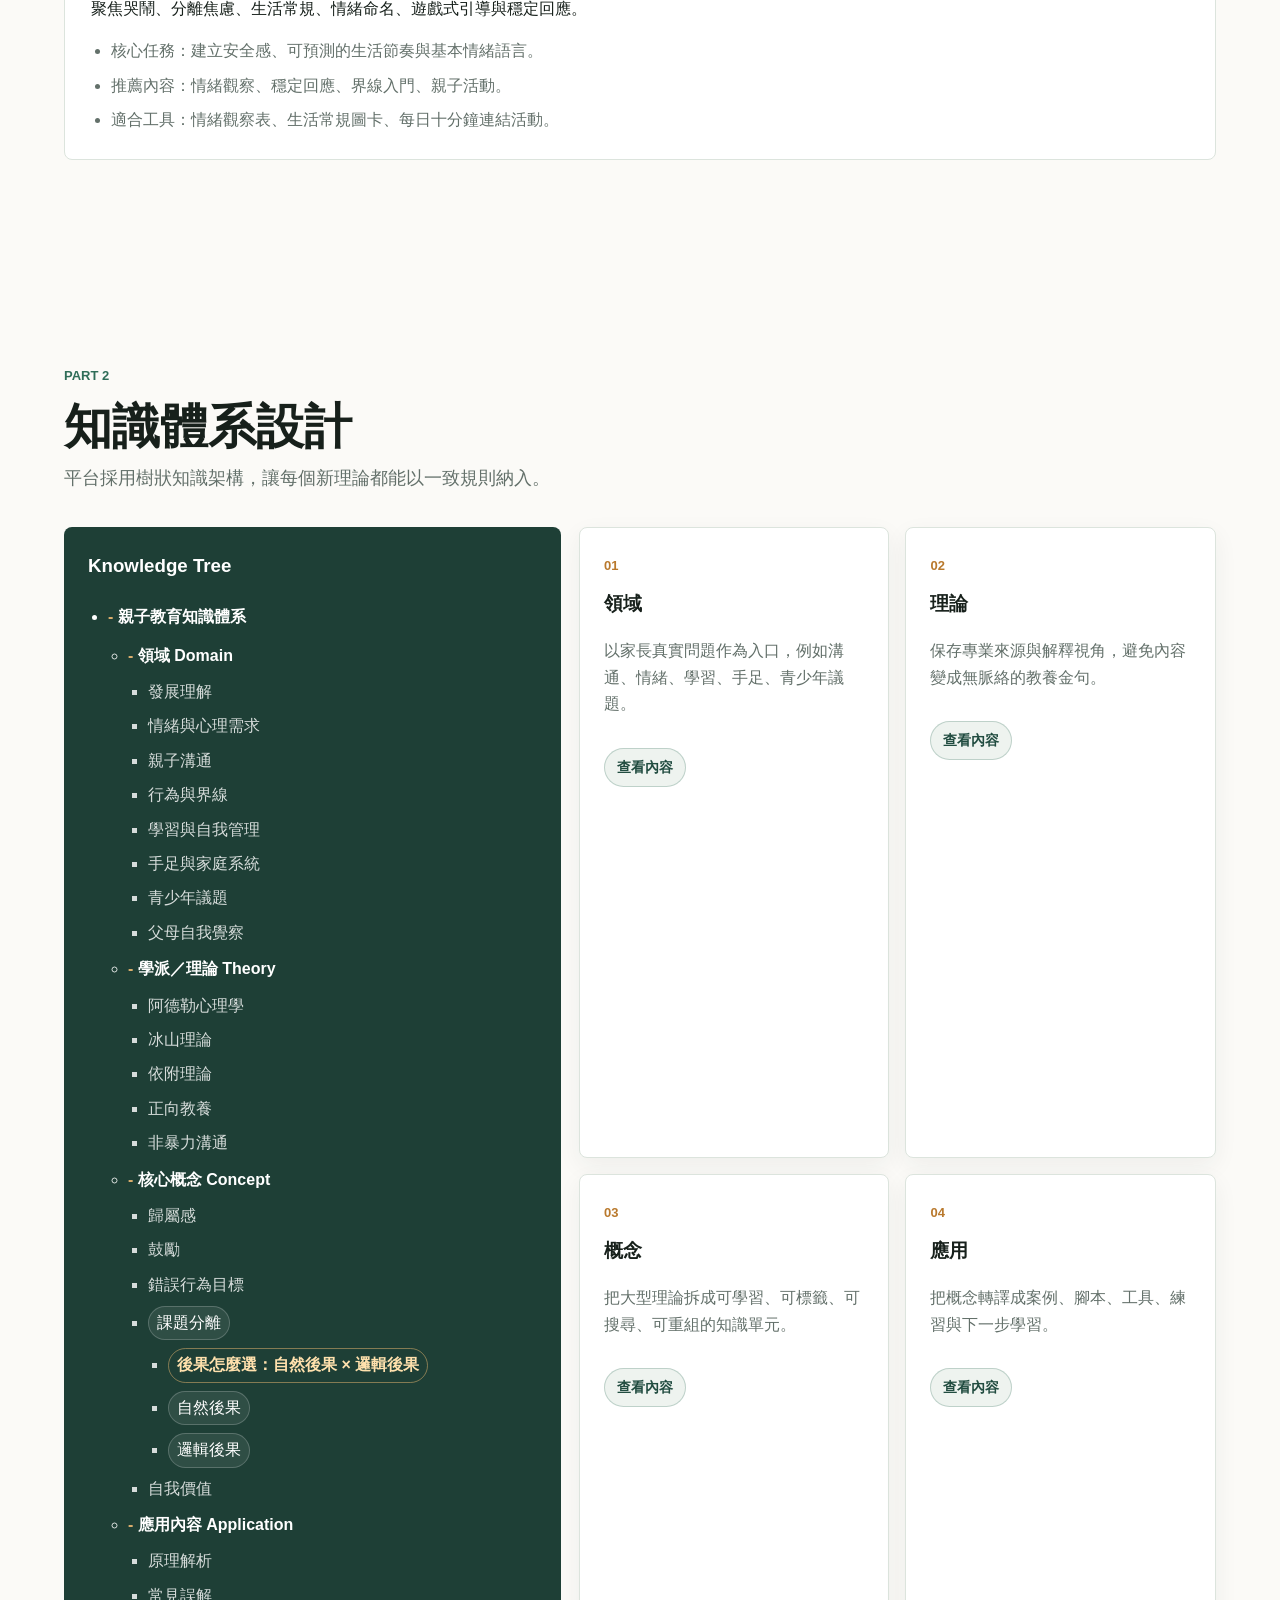
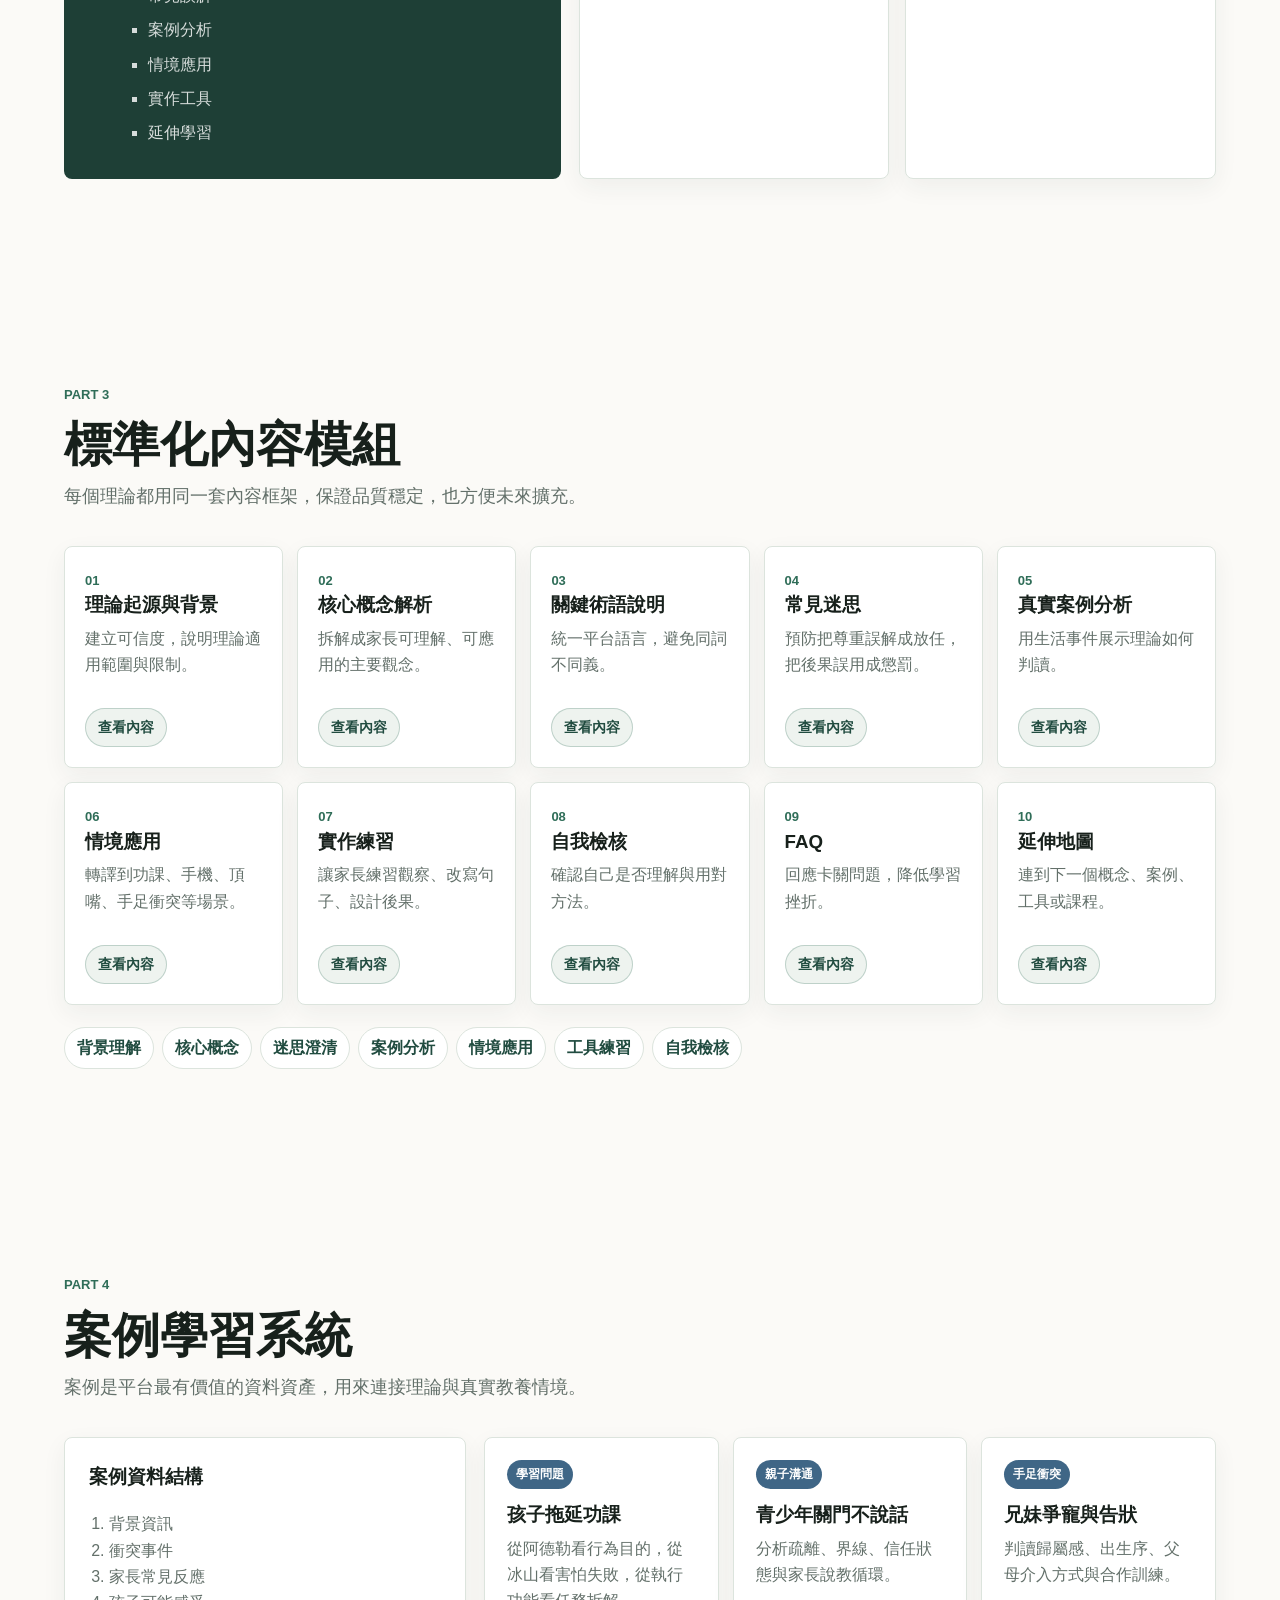
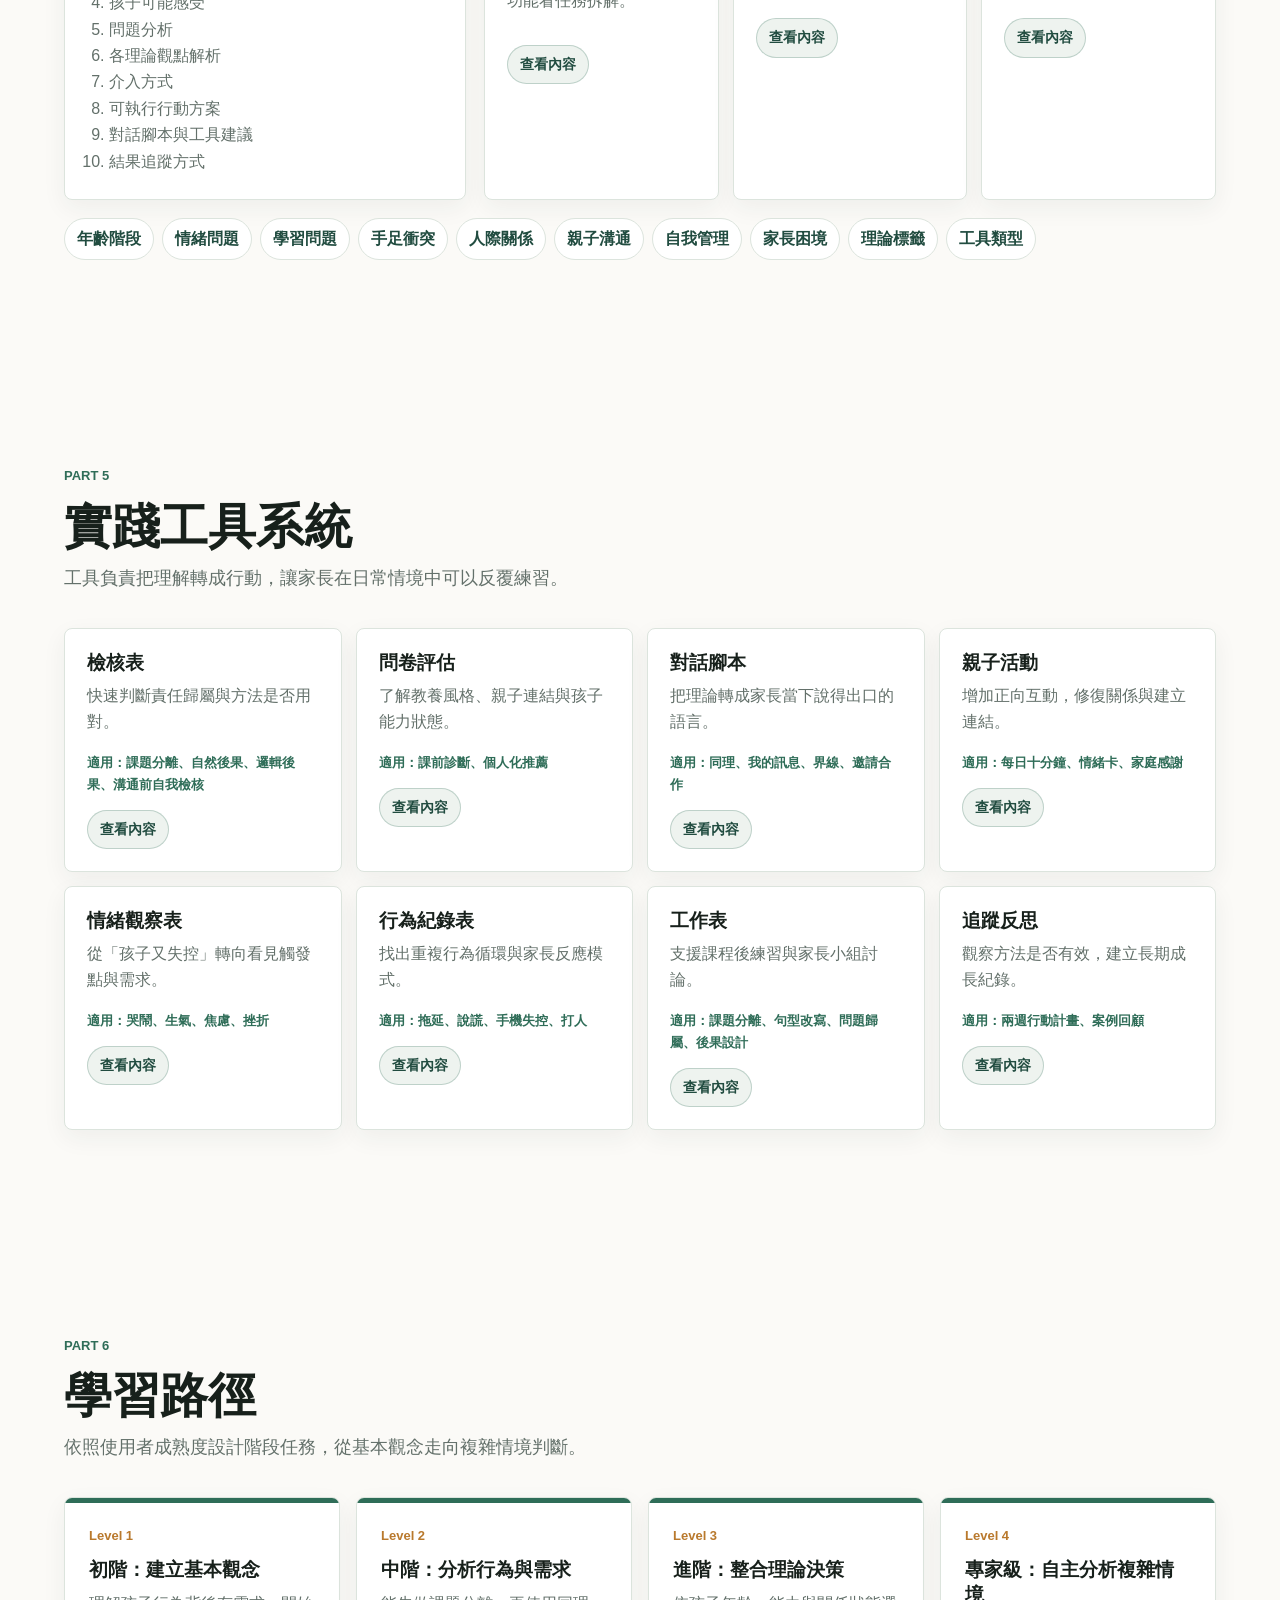
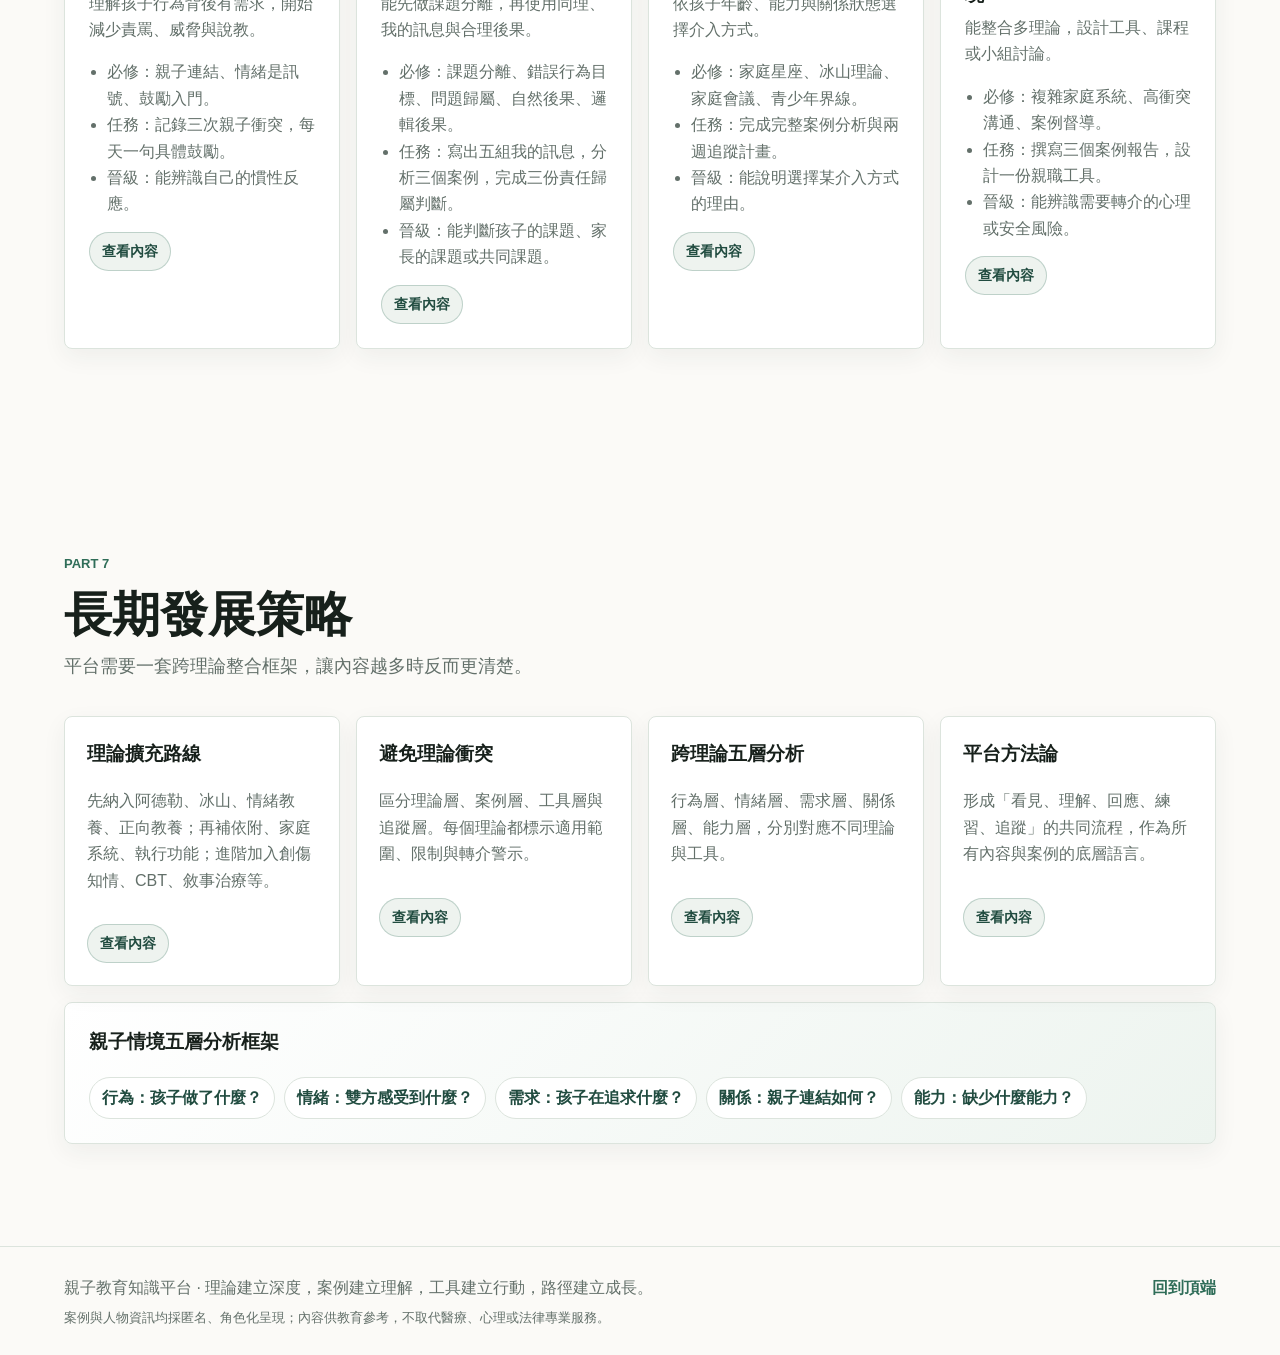
==== commit 33cb9d26: "Clarify shared responsibility in consequence guidance" ====
--- a/index.html
+++ b/index.html
@@ -9,7 +9,7 @@
       content="整合理論、匿名案例、實作工具與學習路徑，協助家長理解孩子，做出更穩定的教養決策。"
     />
     <link rel="icon" href="assets/favicon.svg" type="image/svg+xml" />
-    <link rel="stylesheet" href="styles.css?v=20260818" />
+    <link rel="stylesheet" href="styles.css?v=20260818-2" />
   </head>
   <body>
     <a class="skip-link" href="#main-content">跳到主要內容</a>
@@ -223,10 +223,14 @@
                       <li>歸屬感</li>
                       <li>鼓勵</li>
                       <li>錯誤行為目標</li>
-                      <li><button type="button" class="tree-detail" data-detail="concept-task-separation">課題分離</button></li>
-                      <li><a class="tree-link" href="consequences.html">後果怎麼選：自然後果 × 邏輯後果</a></li>
-                      <li><button type="button" class="tree-detail" data-detail="concept-natural-consequence">自然後果</button></li>
-                      <li><button type="button" class="tree-detail" data-detail="concept-logical-consequence">邏輯後果</button></li>
+                      <li>
+                        <button type="button" class="tree-detail" data-detail="concept-task-separation">課題分離</button>
+                        <ul>
+                          <li><a class="tree-link" href="consequences.html">後果怎麼選：自然後果 × 邏輯後果</a></li>
+                          <li><button type="button" class="tree-detail" data-detail="concept-natural-consequence">自然後果</button></li>
+                          <li><button type="button" class="tree-detail" data-detail="concept-logical-consequence">邏輯後果</button></li>
+                        </ul>
+                      </li>
                       <li>自我價值</li>
                     </ul>
                   </li>
--- a/styles.css
+++ b/styles.css
@@ -593,6 +593,12 @@
   display: block;
 }
 
+.decision-list strong,
+.decision-list span {
+  grid-column: 2;
+  min-width: 0;
+}
+
 .decision-list strong {
   margin-bottom: 4px;
   font-size: 18px;
@@ -651,6 +657,71 @@
 
 .practice-grid article {
   min-height: 180px;
+}
+
+.scenario-grid {
+  display: grid;
+  grid-template-columns: repeat(3, minmax(0, 1fr));
+  gap: 16px;
+}
+
+.scenario-card {
+  padding: 24px;
+  border: 1px solid var(--line);
+  border-radius: var(--radius);
+  background: white;
+  box-shadow: 0 8px 24px rgba(39, 54, 45, 0.06);
+}
+
+.scenario-number {
+  display: inline-grid;
+  place-items: center;
+  width: 32px;
+  height: 32px;
+  margin-bottom: 14px;
+  border-radius: 50%;
+  color: white;
+  background: var(--green);
+  font-weight: 900;
+}
+
+.scenario-card h3 {
+  margin-bottom: 8px;
+  line-height: 1.3;
+}
+
+.scenario-level {
+  margin-bottom: 8px;
+  color: var(--gold);
+  font-size: 13px;
+  font-weight: 900;
+}
+
+.scenario-summary {
+  min-height: 72px;
+  color: var(--muted);
+}
+
+.scenario-card dl {
+  display: grid;
+  gap: 12px;
+  margin: 18px 0 0;
+}
+
+.scenario-card dl div {
+  padding-top: 12px;
+  border-top: 1px solid var(--line);
+}
+
+.scenario-card dt {
+  margin-bottom: 3px;
+  color: var(--green-dark);
+  font-weight: 900;
+}
+
+.scenario-card dd {
+  margin: 0;
+  color: var(--muted);
 }
 
 .source-section {
@@ -1384,7 +1455,8 @@
   .comparison-grid,
   .decision-list,
   .criteria-grid,
-  .practice-grid {
+  .practice-grid,
+  .scenario-grid {
     grid-template-columns: 1fr;
   }
 
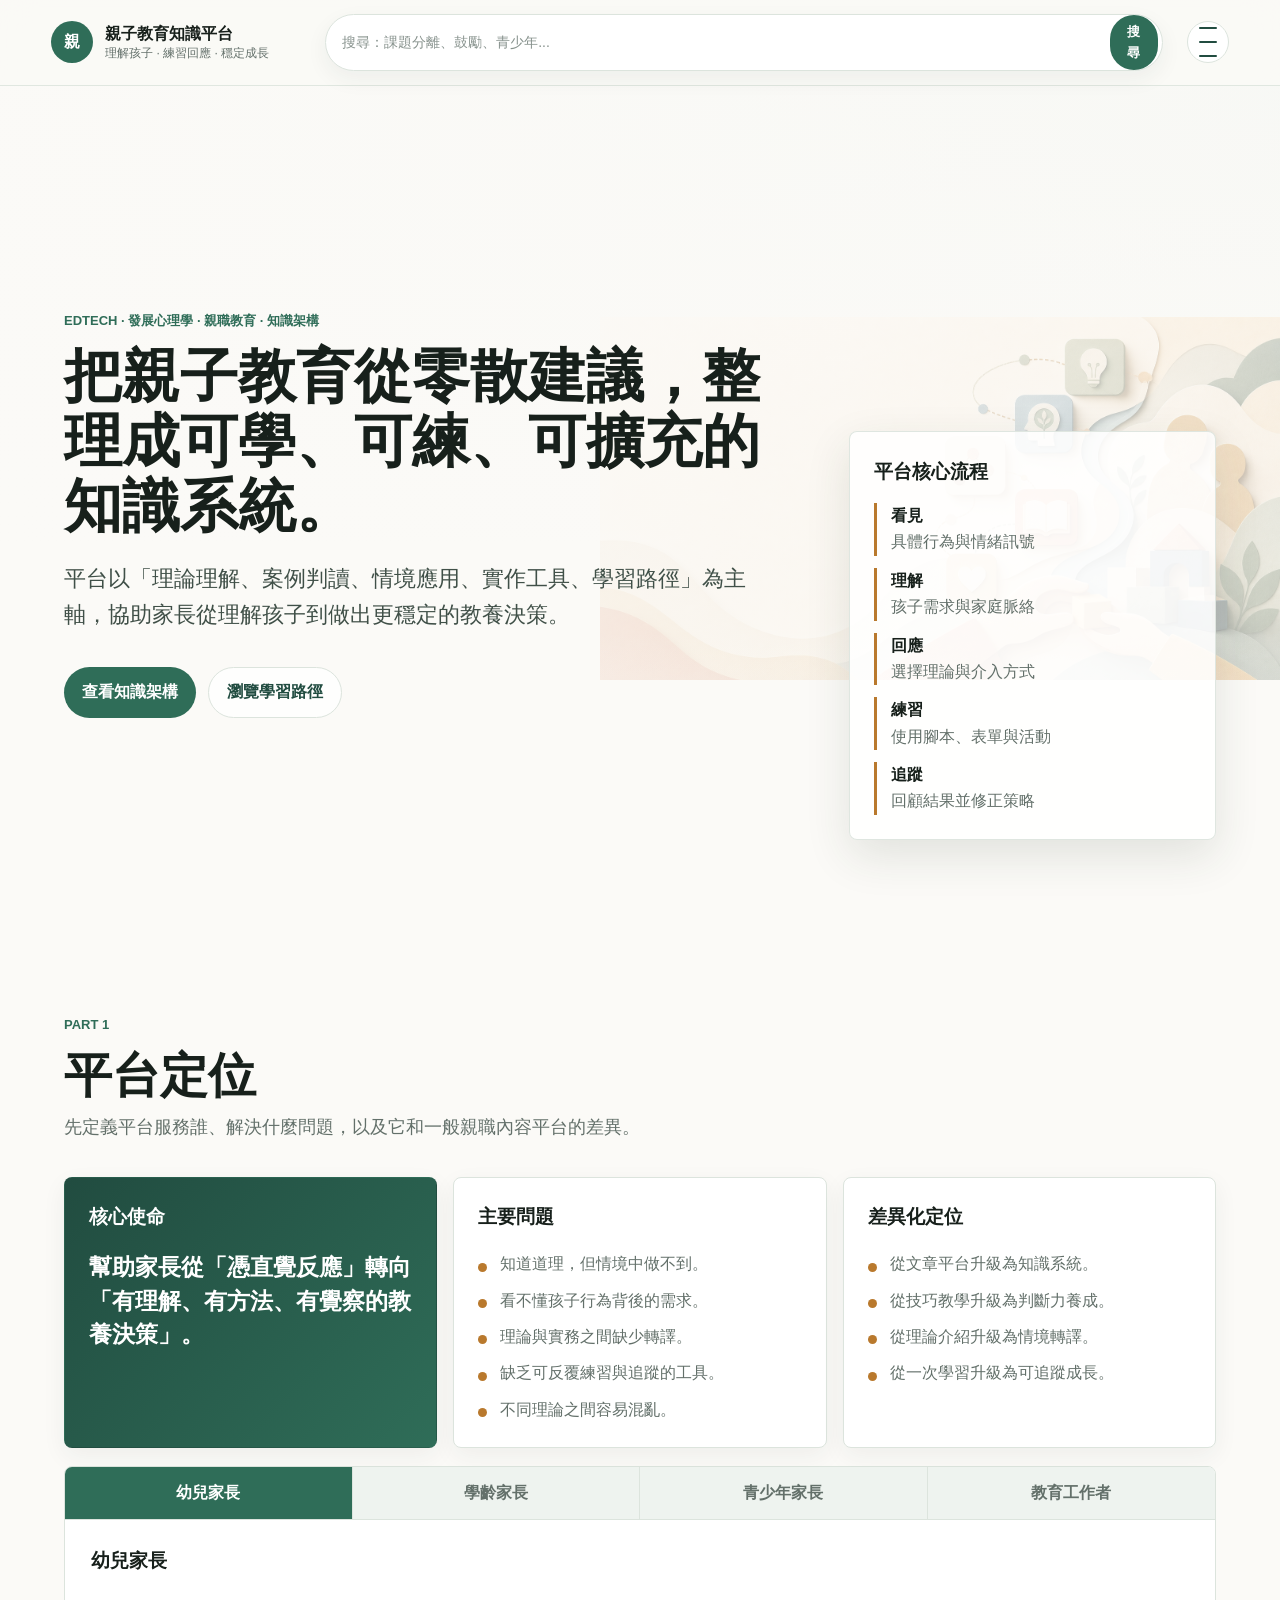
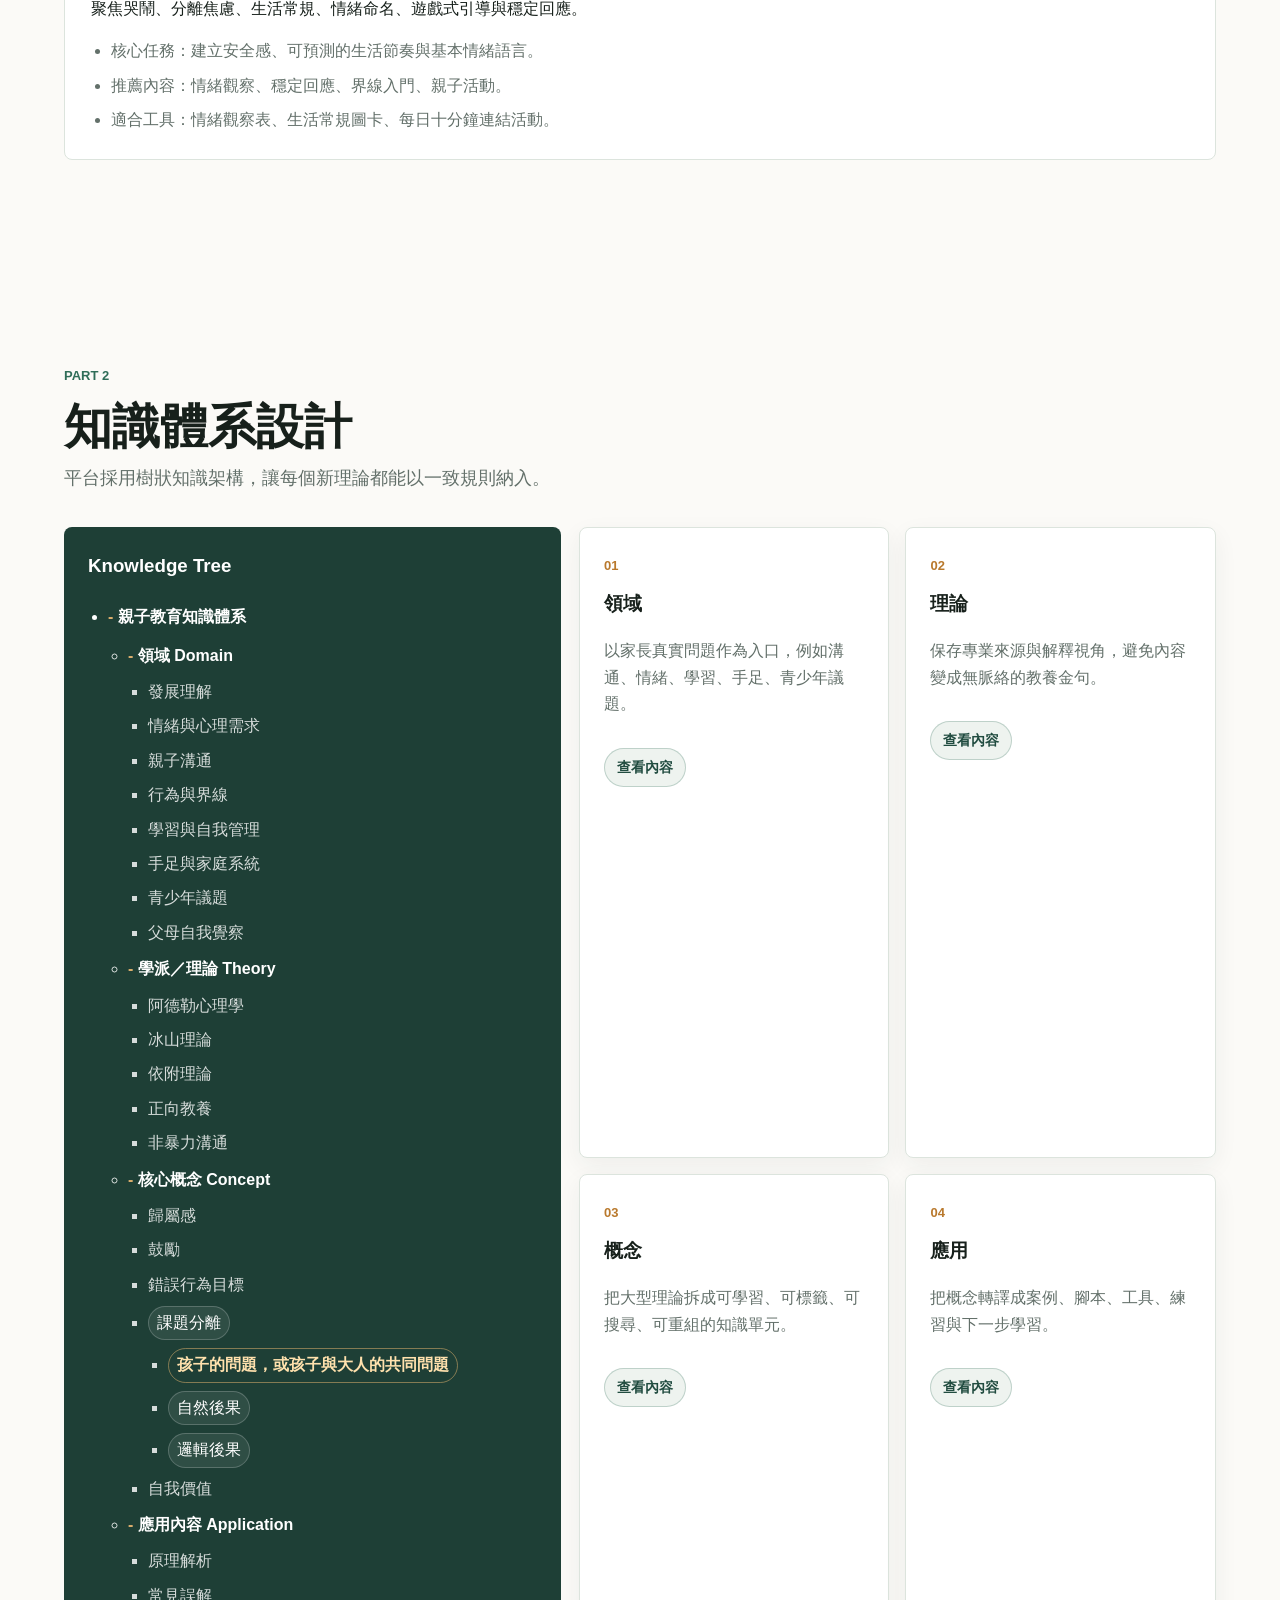
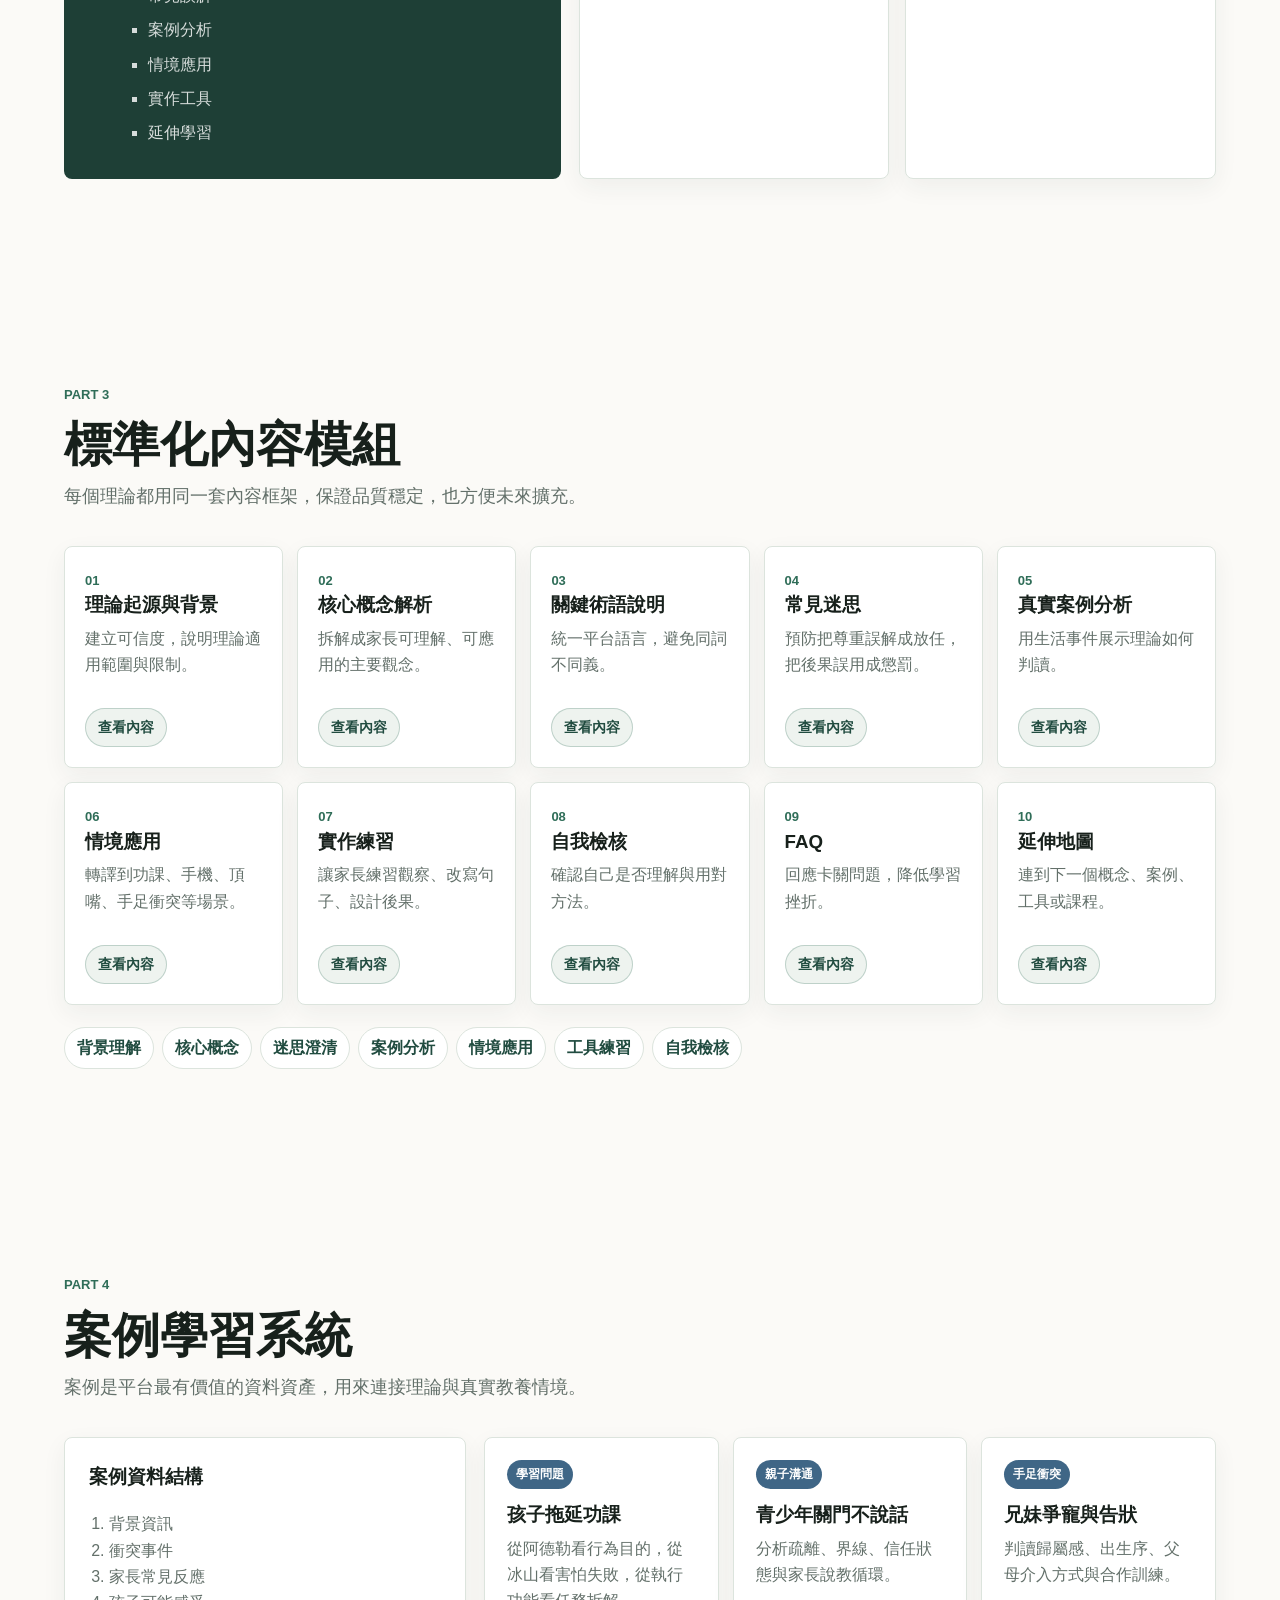
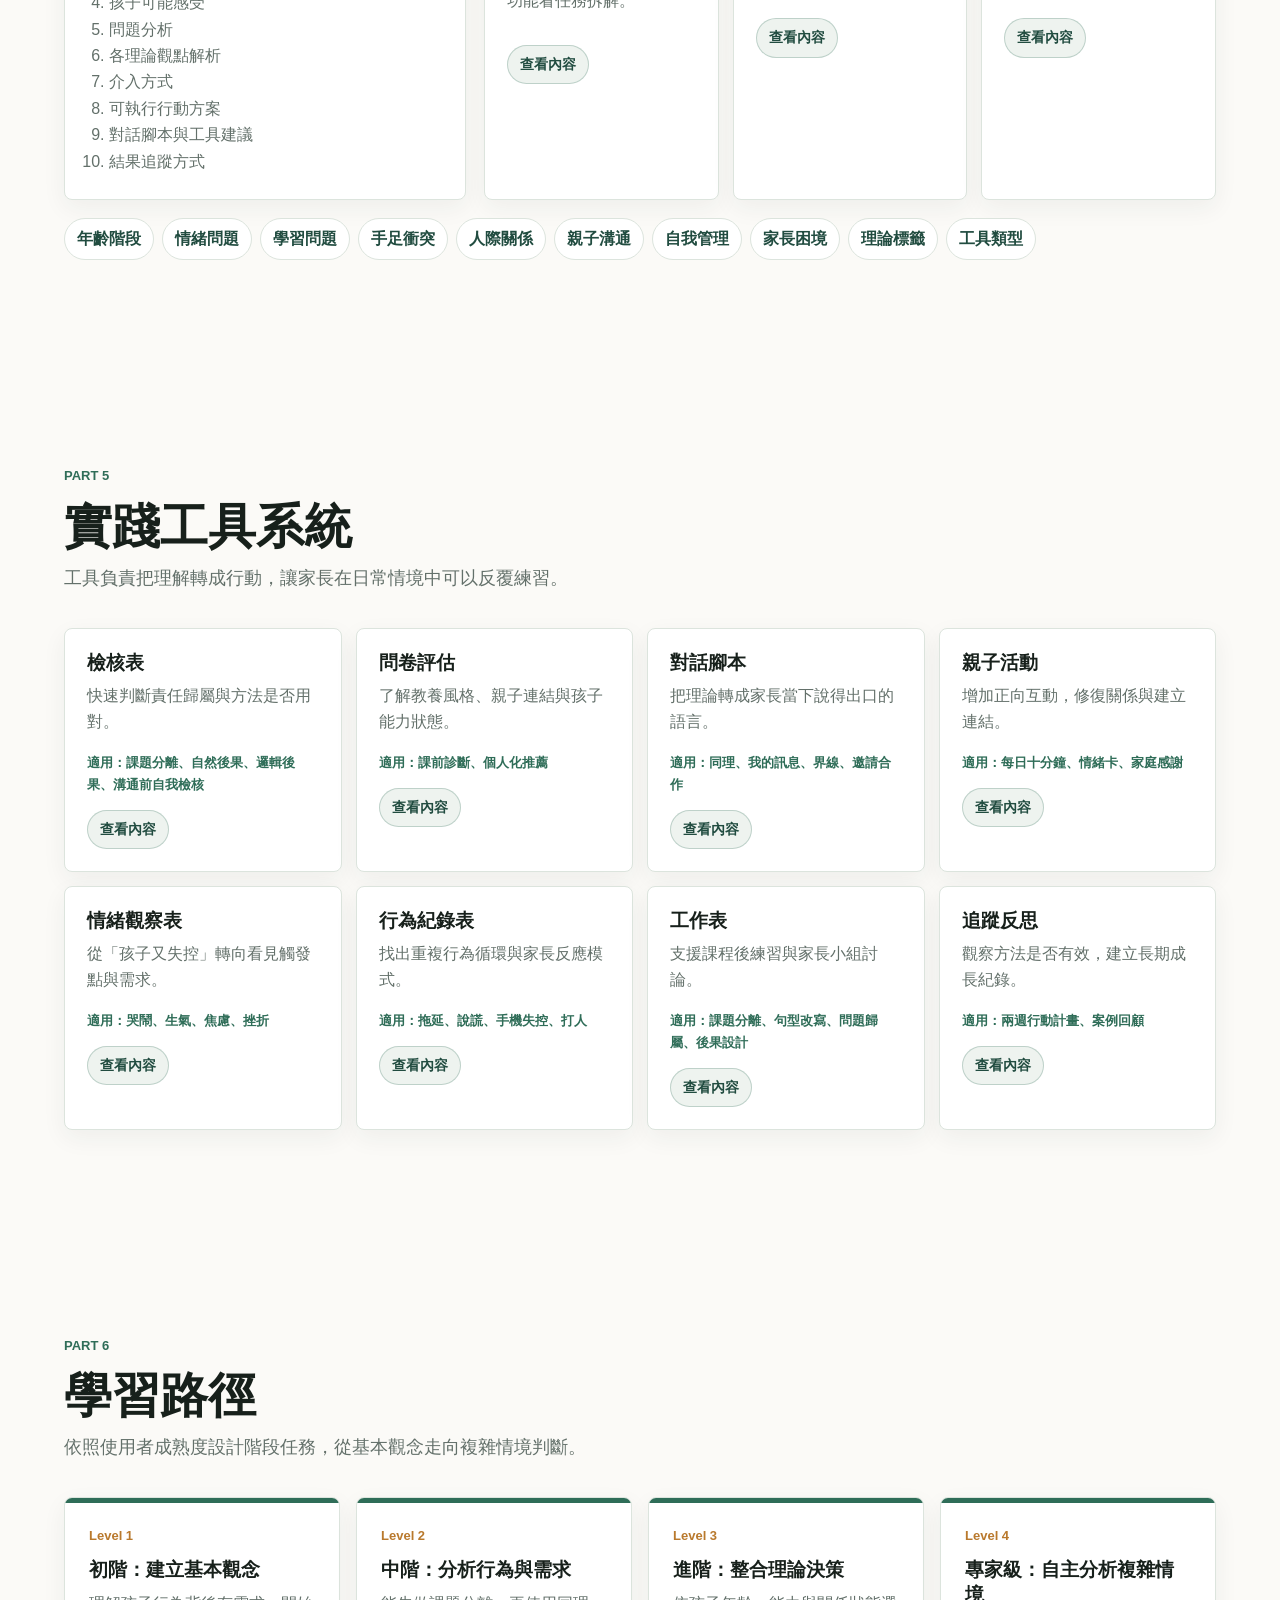
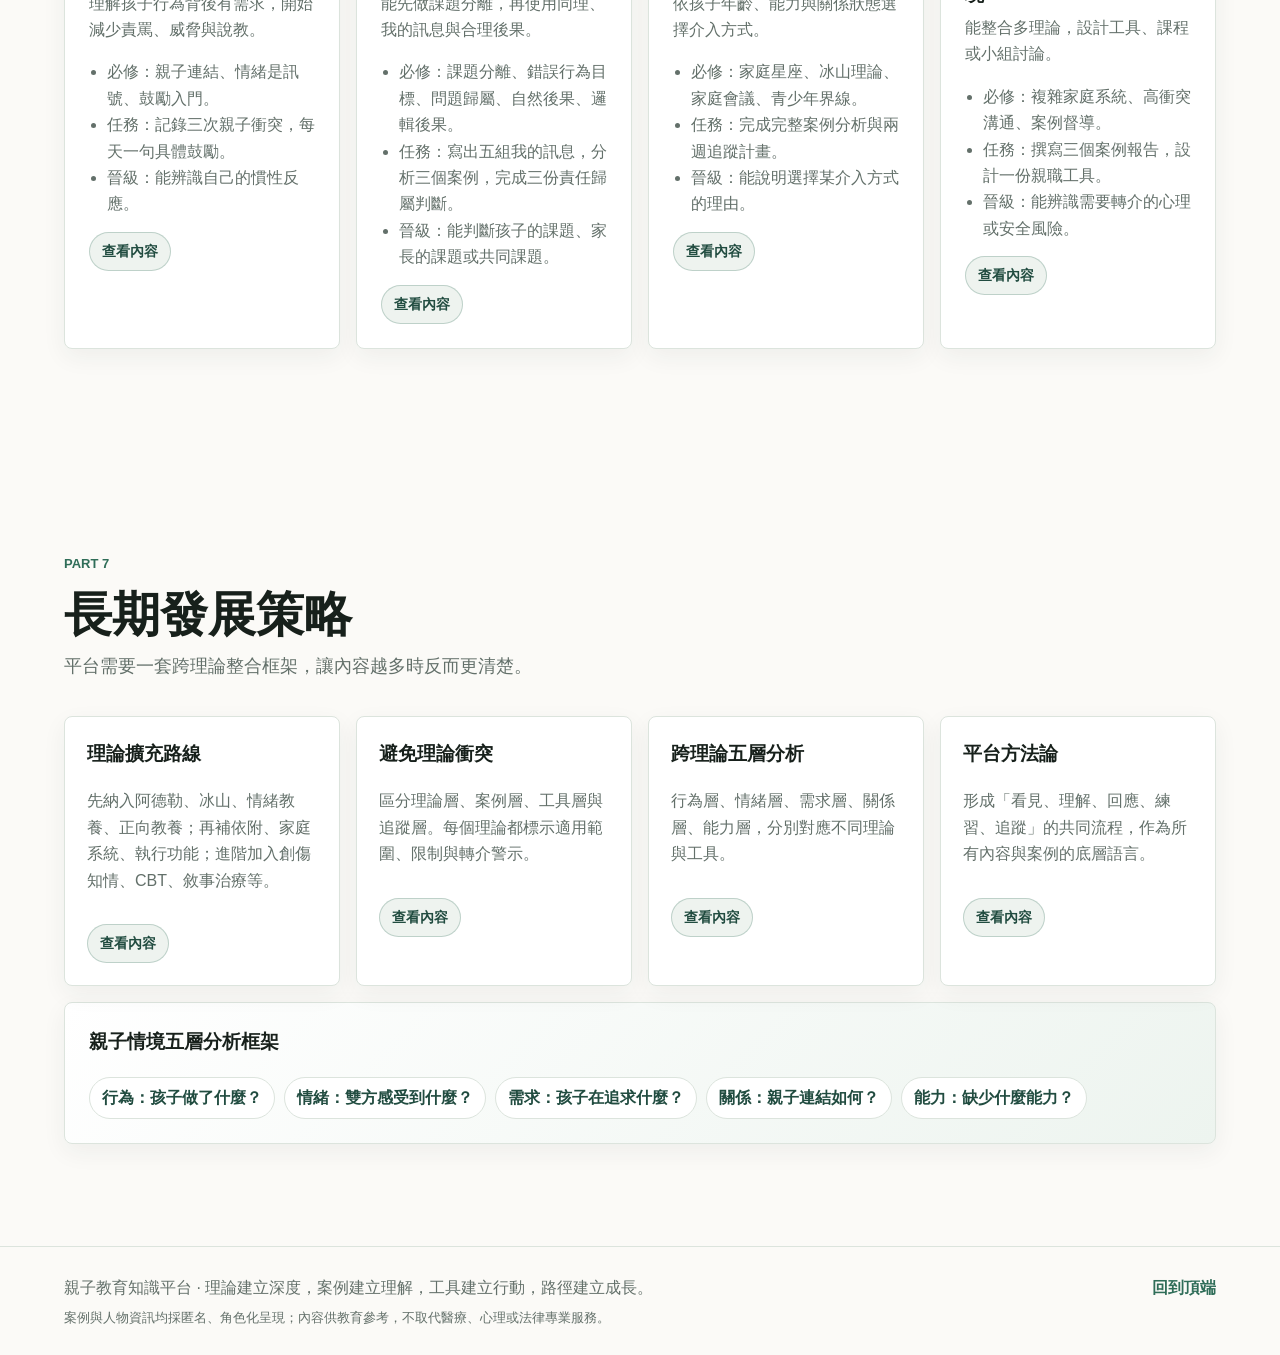
==== commit 9f04aa81: "Rename task separation tree item" ====
--- a/index.html
+++ b/index.html
@@ -226,7 +226,7 @@
                       <li>
                         <button type="button" class="tree-detail" data-detail="concept-task-separation">課題分離</button>
                         <ul>
-                          <li><a class="tree-link" href="consequences.html">後果怎麼選：自然後果 × 邏輯後果</a></li>
+                          <li><a class="tree-link" href="consequences.html">孩子的問題，或孩子與大人的共同問題</a></li>
                           <li><button type="button" class="tree-detail" data-detail="concept-natural-consequence">自然後果</button></li>
                           <li><button type="button" class="tree-detail" data-detail="concept-logical-consequence">邏輯後果</button></li>
                         </ul>
@@ -505,6 +505,6 @@
       </aside>
     </div>
 
-    <script src="script.js?v=20260818"></script>
+    <script src="script.js?v=20260820-1"></script>
   </body>
 </html>
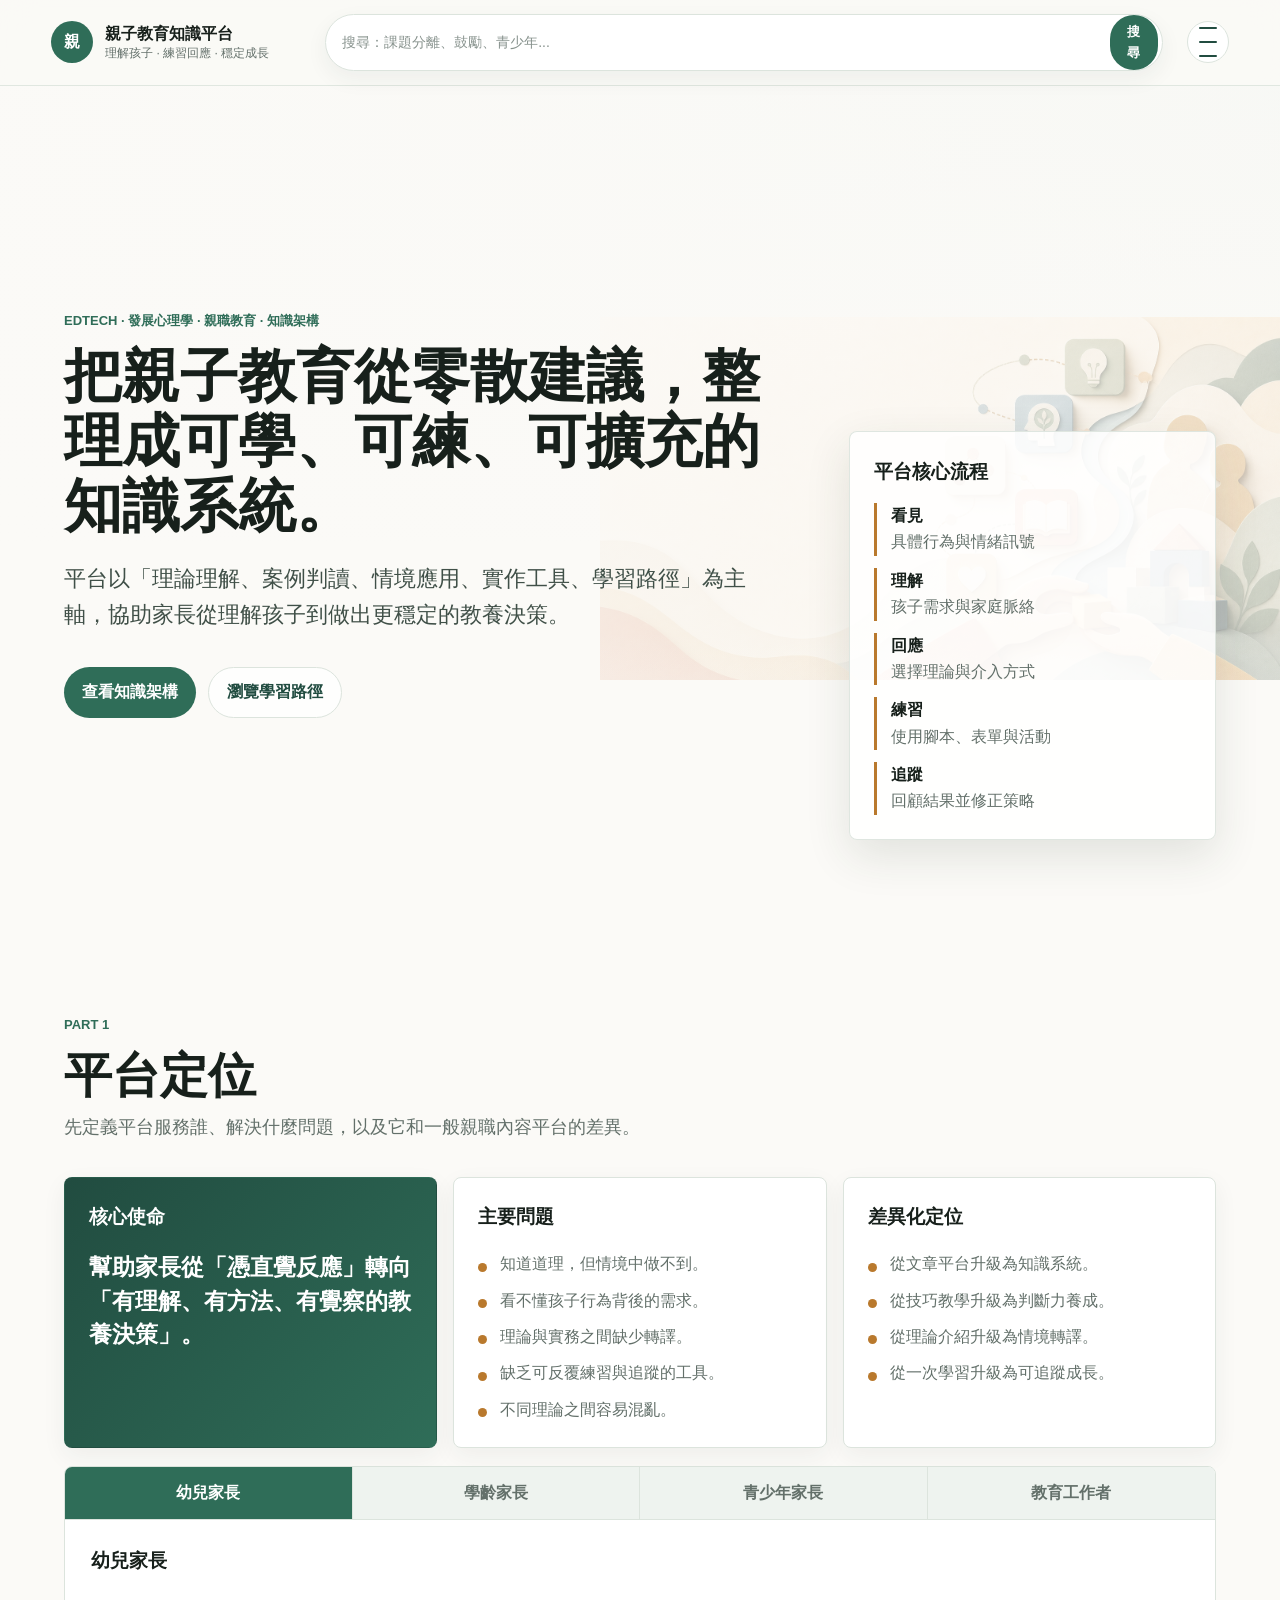
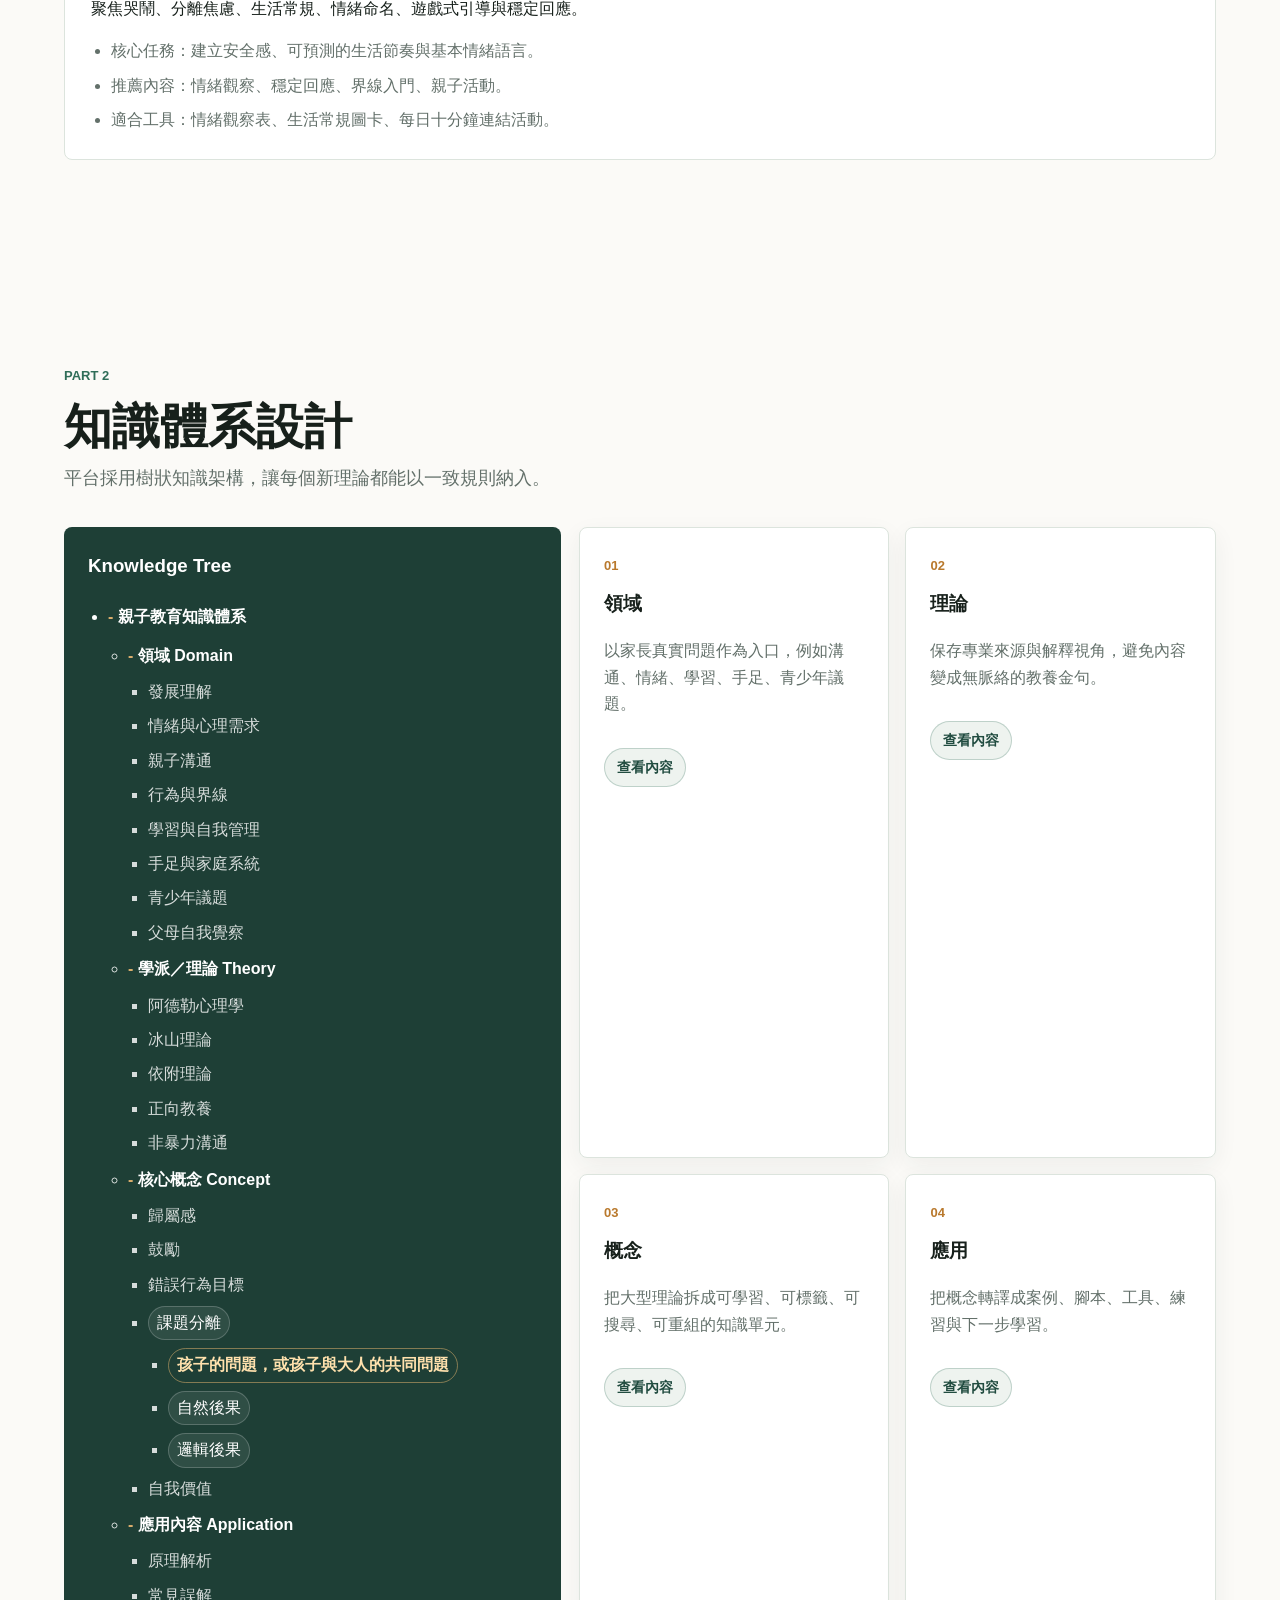
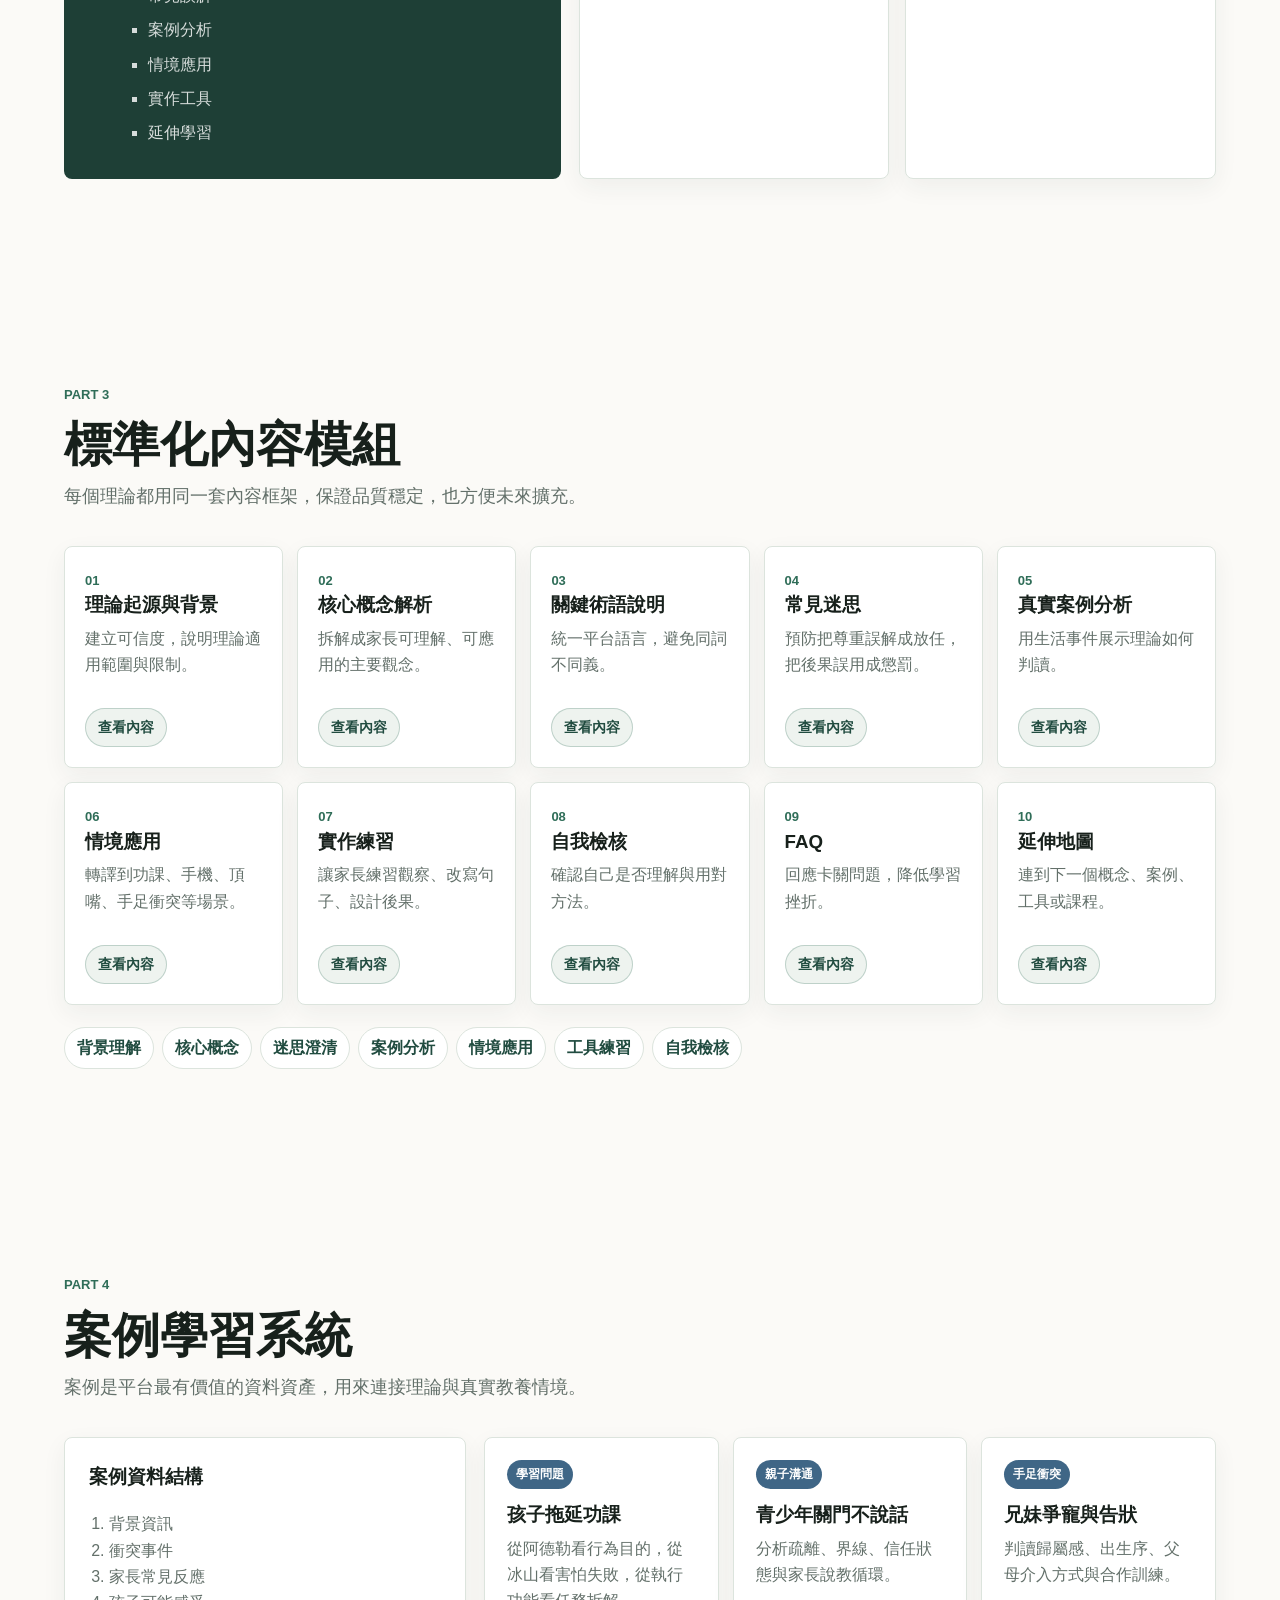
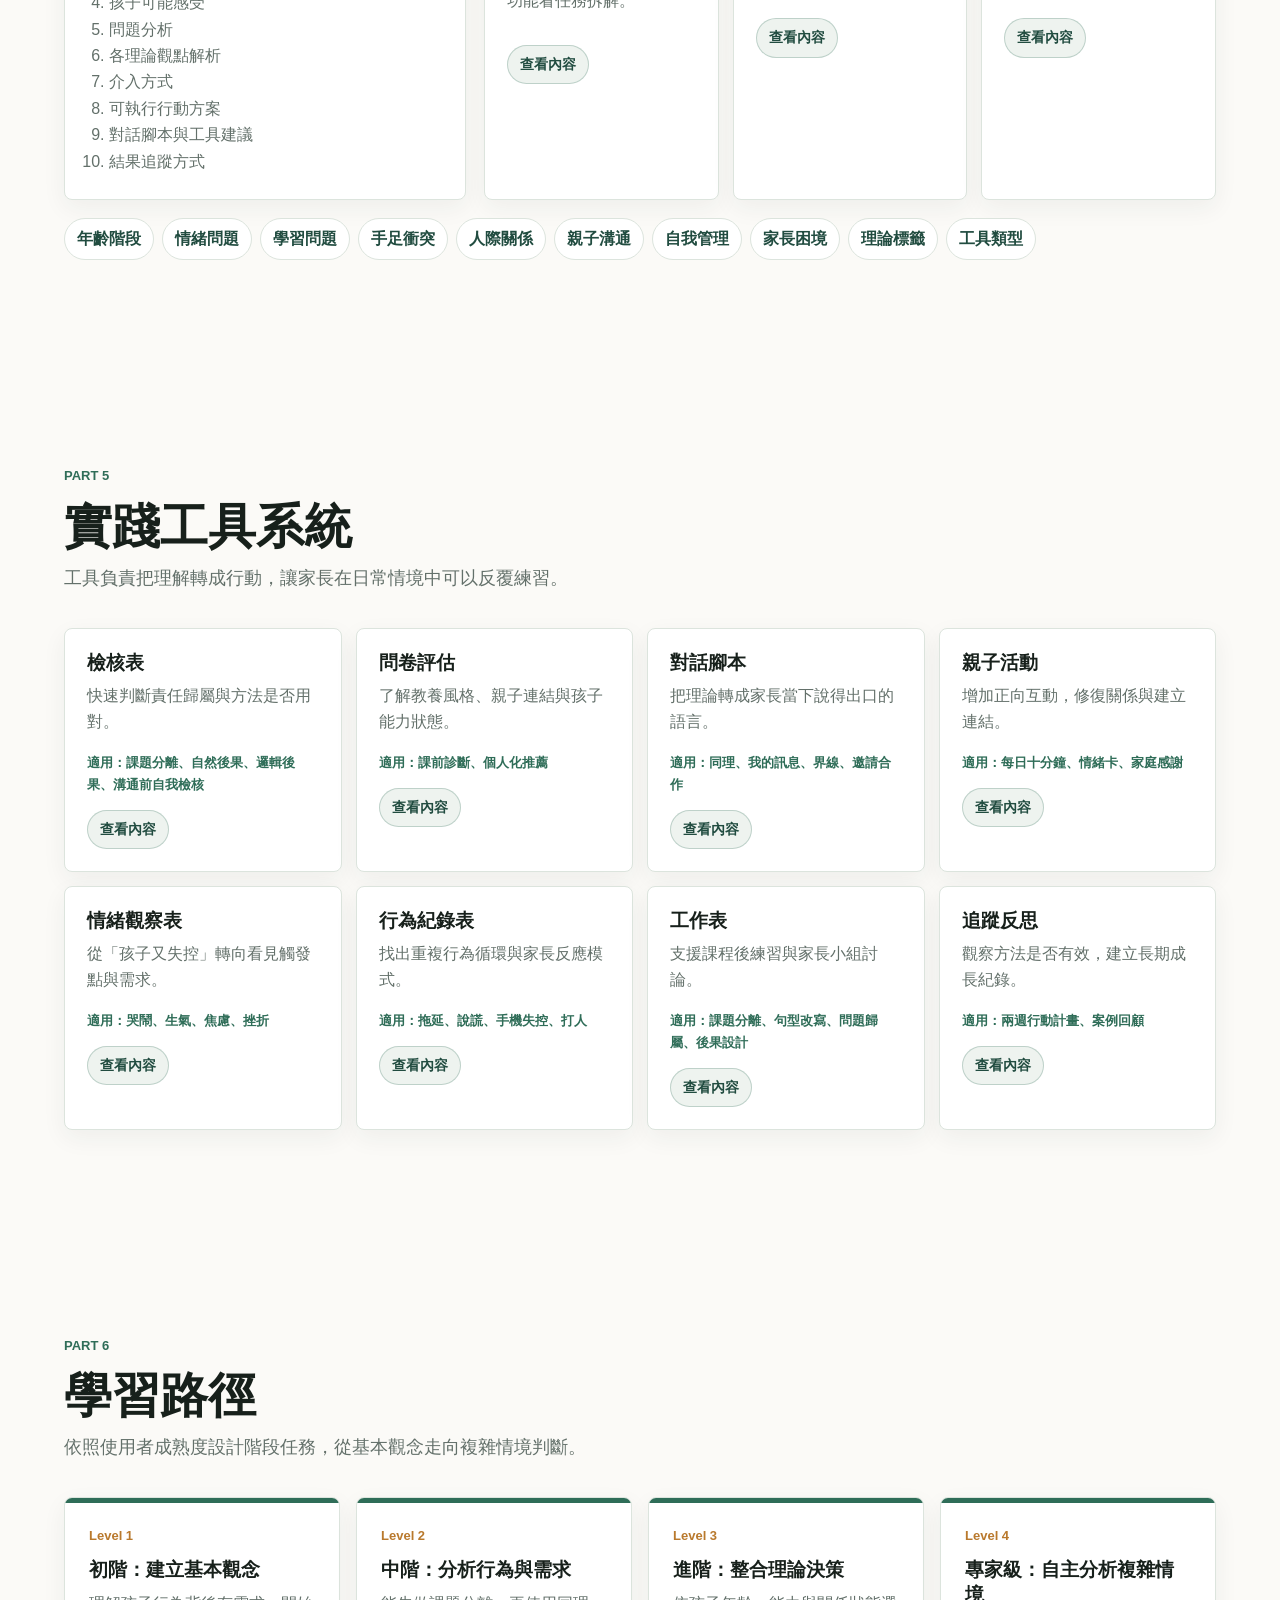
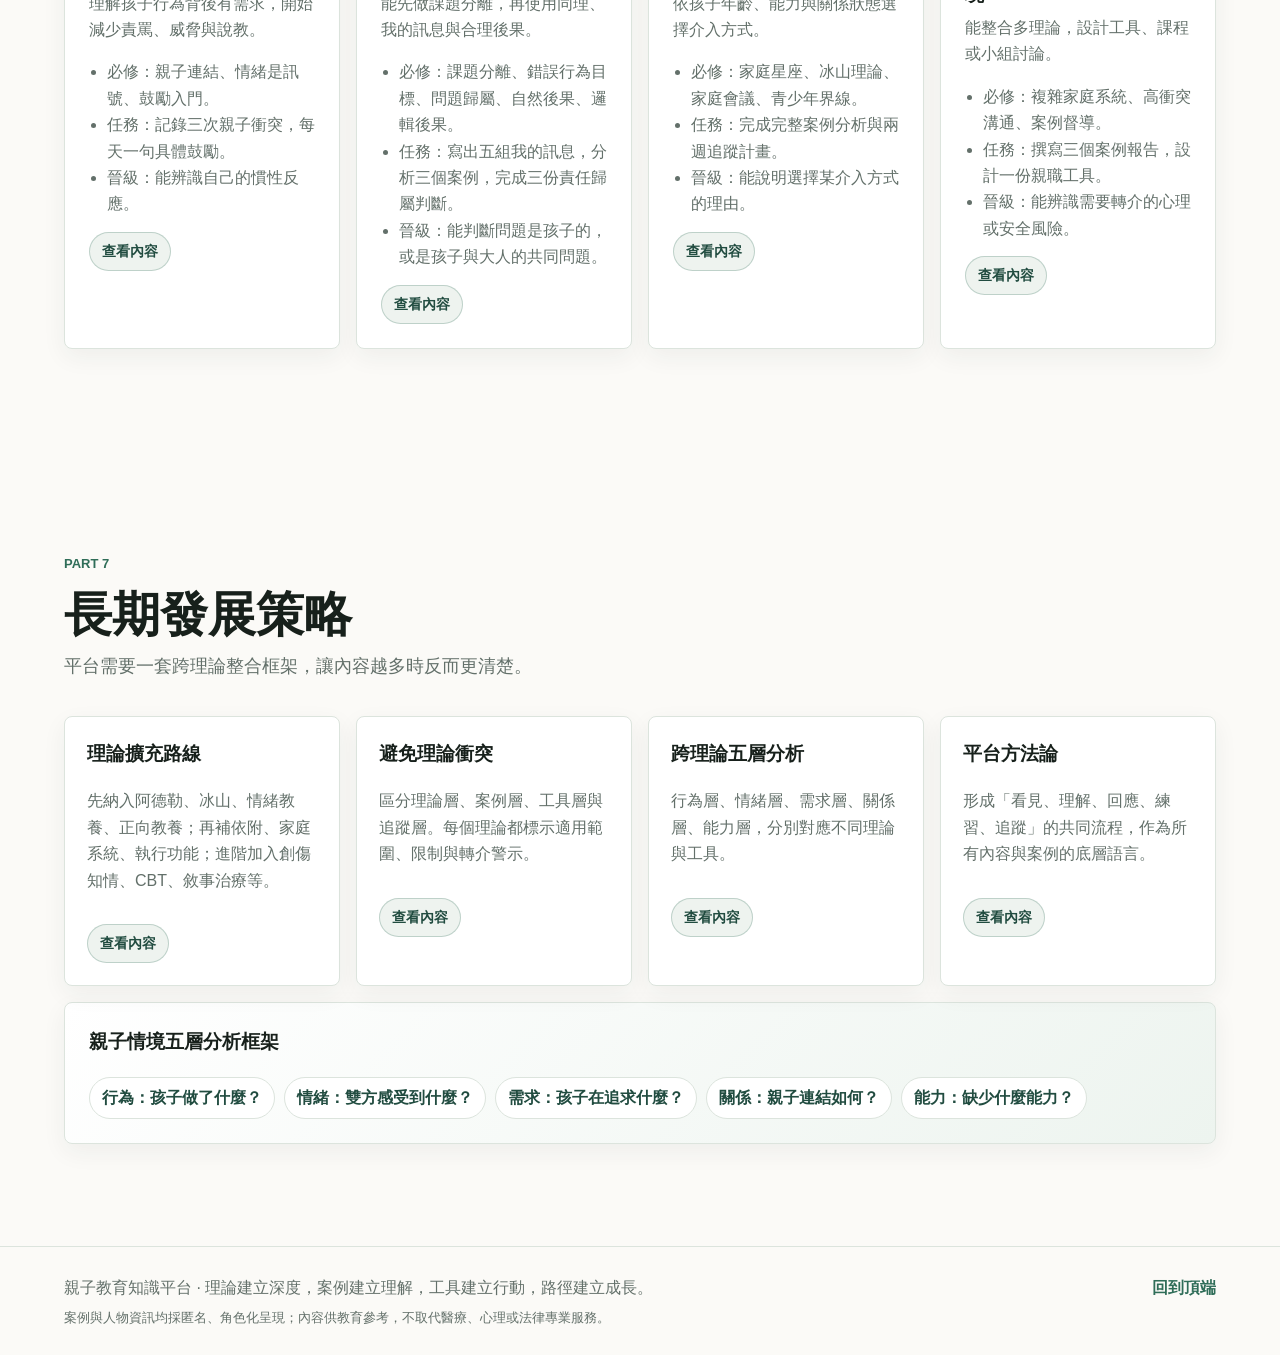
==== commit a8b36c6c: "Complete problem ownership wording audit" ====
--- a/index.html
+++ b/index.html
@@ -424,7 +424,7 @@
             <ul>
               <li>必修：課題分離、錯誤行為目標、問題歸屬、自然後果、邏輯後果。</li>
               <li>任務：寫出五組我的訊息，分析三個案例，完成三份責任歸屬判斷。</li>
-              <li>晉級：能判斷孩子的課題、家長的課題或共同課題。</li>
+              <li>晉級：能判斷問題是孩子的，或是孩子與大人的共同問題。</li>
             </ul>
           </article>
           <article data-detail="path-advanced">
